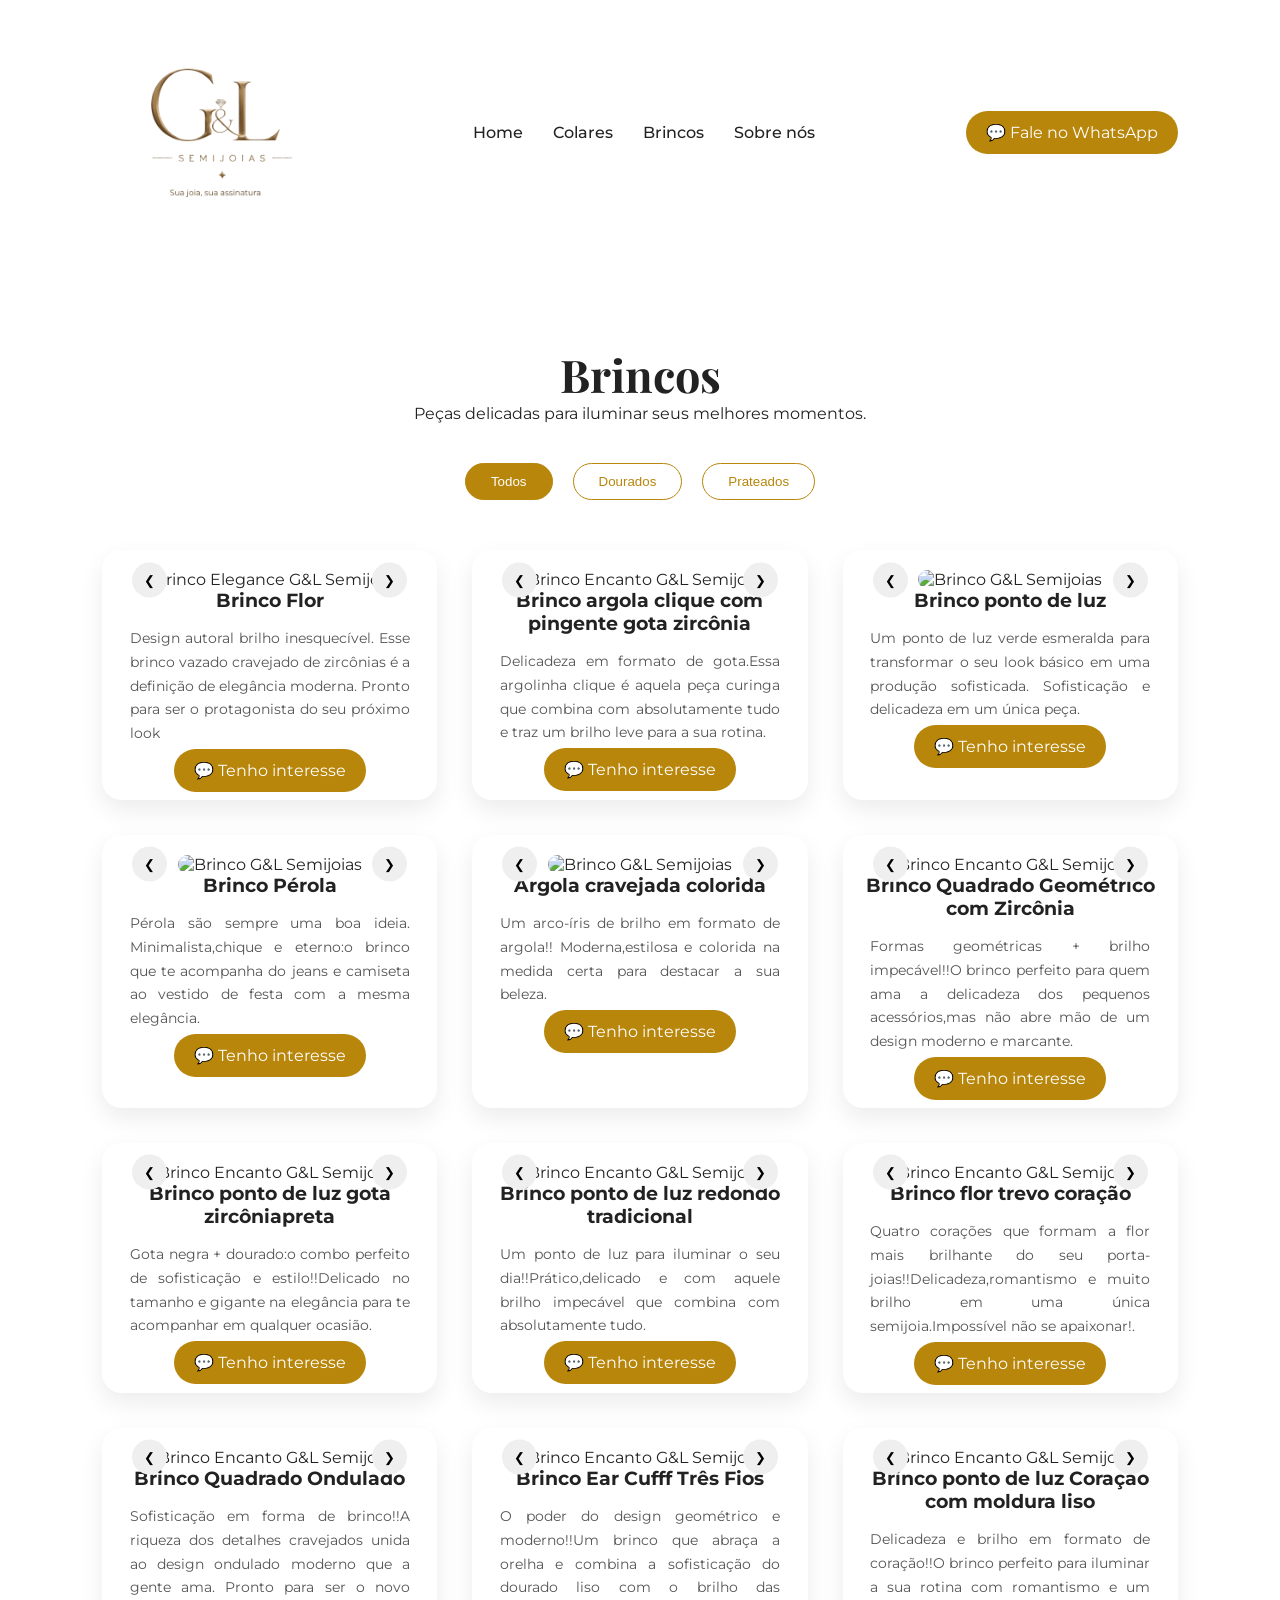
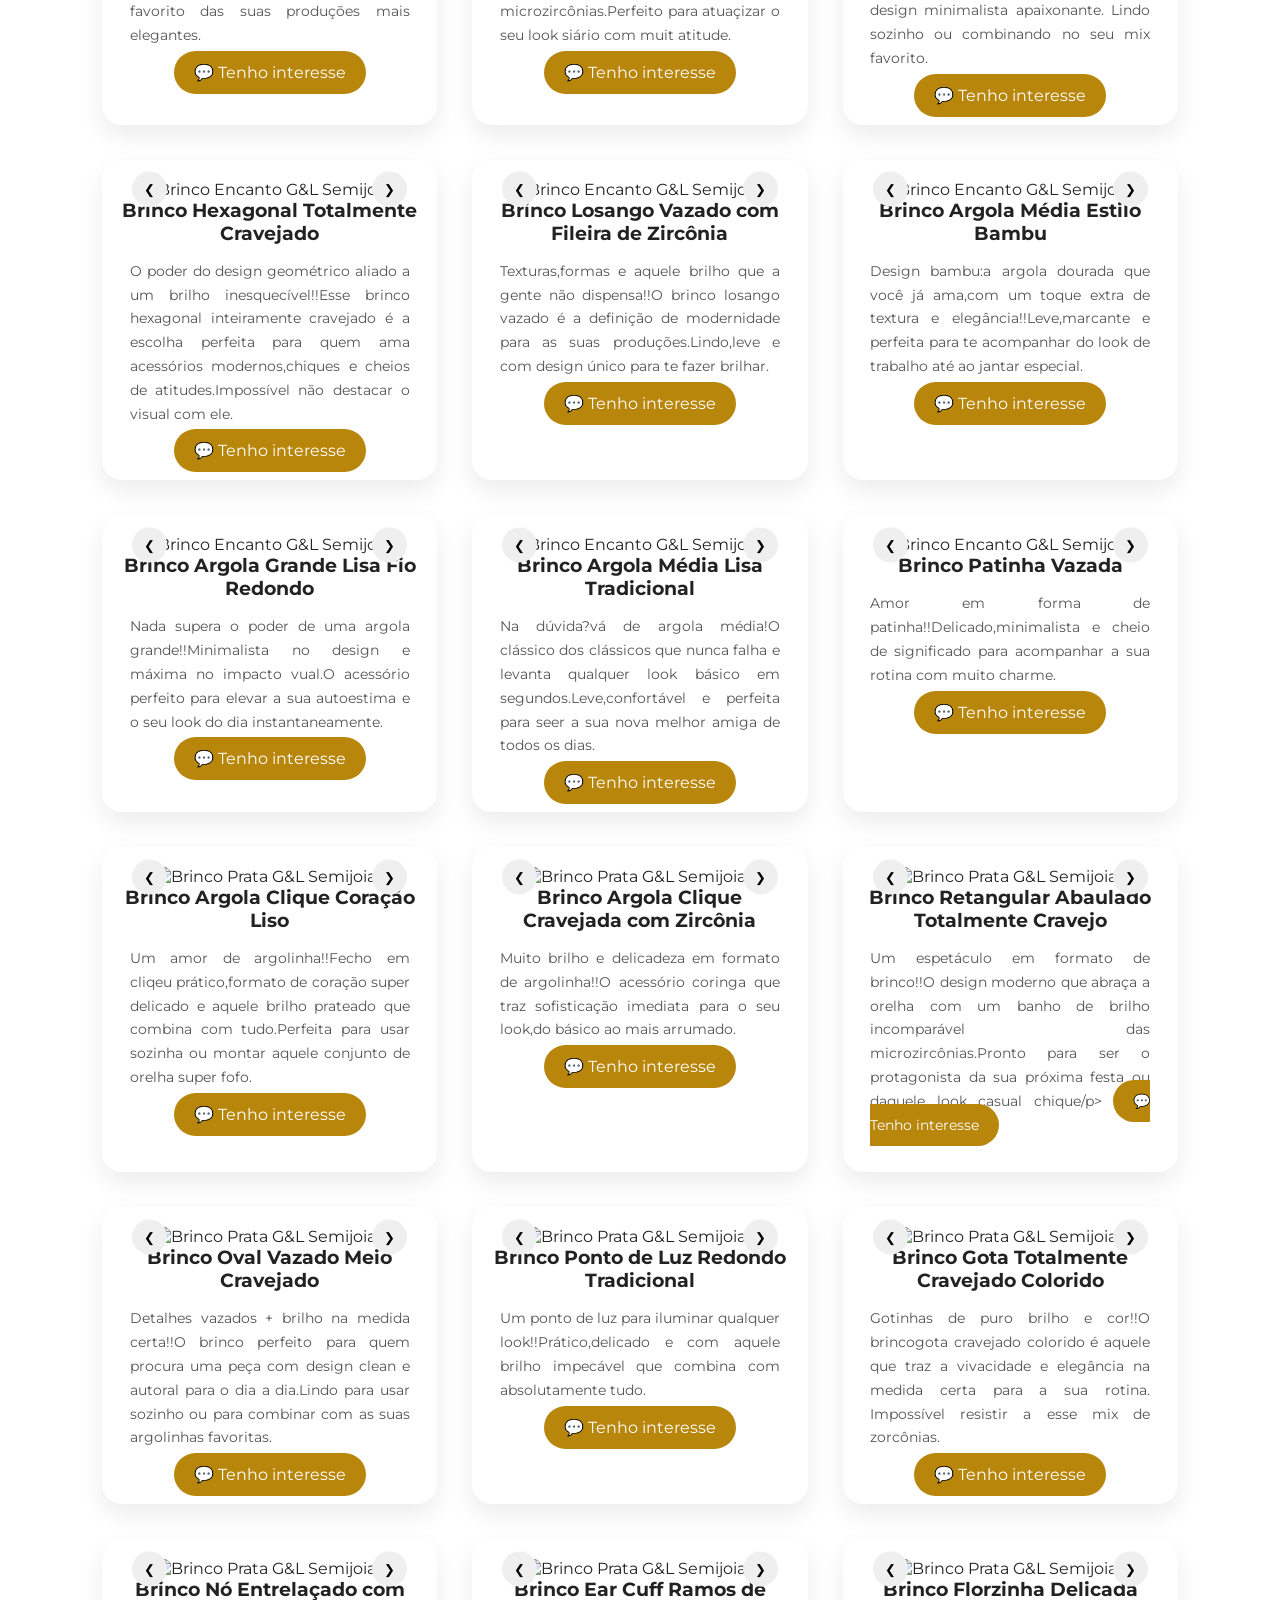
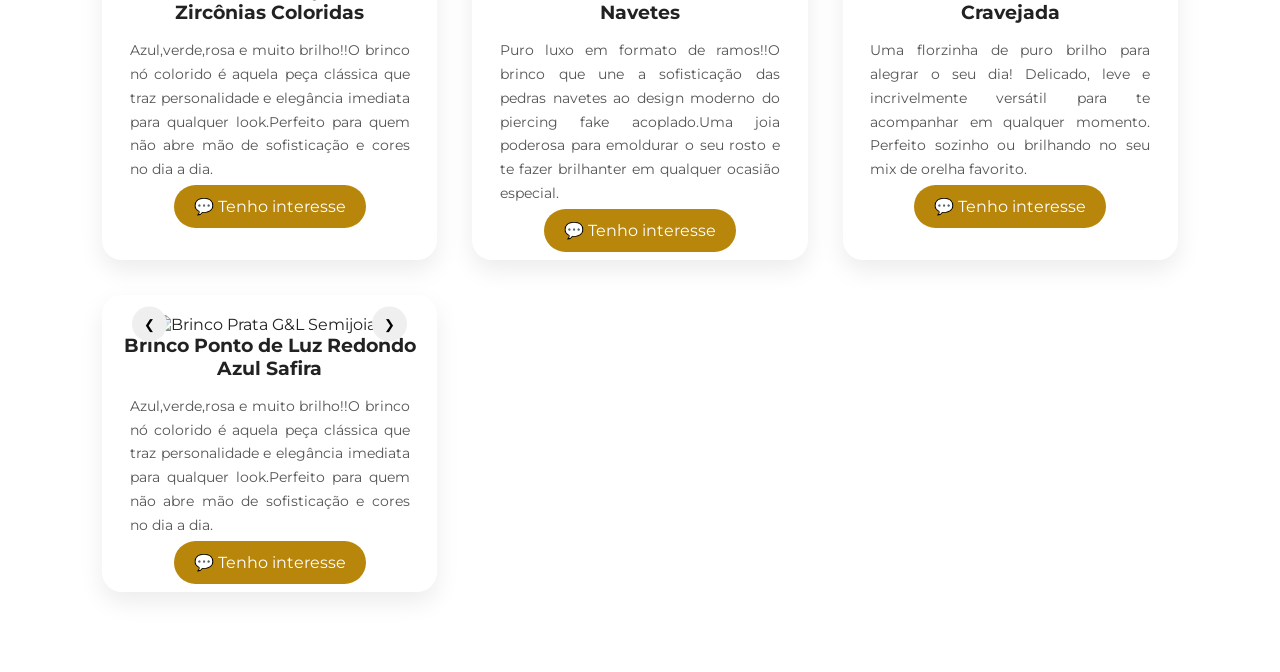
==== brincos.html @ b070c530 "Primeira versão do site G&L Semijoias" ====
<!DOCTYPE html>
<html lang="pt-BR">

<head>

<meta charset="UTF-8">
<meta name="viewport" content="width=device-width, initial-scale=1.0">


<link rel="stylesheet" href="css/style.css">


<link rel="preconnect" href="https://fonts.googleapis.com">

<link rel="preconnect" href="https://fonts.gstatic.com" crossorigin>

<link href="https://fonts.googleapis.com/css2?family=Montserrat:wght@400;500;600&family=Playfair+Display:wght@400;600;700&display=swap" rel="stylesheet">


<title>Brincos | G&L Semijoias</title>
</head>

<body>
<header>

<div class="logo">

<img class="logo-img"
src="image/logo_transparente.png"
alt="Logo G&L Semijoias">

</div>
<nav class="menu">
<ul>
    <li>
        <a href="index.html">Home</a>
    </li>

    <li>
        <a href="colares.html">Colares</a>
    </li>

    <li>
        <a href="brincos.html">Brincos</a>
    </li>

    <li>
        <a href="sobrenos.html">Sobre nós</a>
    </li>
</ul>
</nav>

<a class="btn-whatsapp" href="contato.html">💬 Fale no WhatsApp</a>

</header>

<section class="catalogo">

<div class="titulo-produtos">

<h1>Brincos</h1>

<p>Peças delicadas para iluminar seus melhores momentos.</p>

</div>

<!-- FILTROS -->

<div class="filtros">

<button class="filtro-btn ativo" onclick="filtrarProdutos('todos')">
Todos
</button>

<button class="filtro-btn" onclick="filtrarProdutos('dourado')">
Dourados
</button>

<button class="filtro-btn" onclick="filtrarProdutos('prateado')">
Prateados
</button>

</div>
<!-- PRODUTOS -->

<div class="lista-produtos">
<!-- ===================== -->
<!-- PRODUTO 01 -->
<!-- ===================== -->


<div class="produto-card dourado">
<div class="imagem-produto">

<button class="seta esquerda" onclick="voltarImagem()">
❮
</button>

<img 
id="imagemBrinco"
src="image/produtos/brincos/brinco01.jpg"
alt="Brinco Elegance G&L Semijoias">
<button class="seta direita" onclick="trocarImagem()">
❯
</button>
</div>
<h3>Brinco Flor</h3>

<p>Design autoral brilho inesquecível. Esse brinco vazado cravejado de zircônias é a definição de elegância moderna. Pronto para ser o protagonista do seu próximo look</p>

<a href="#" class="btn-whatsapp">

💬 Tenho interesse

</a>
</div>

<!-- ===================== -->
<!-- PRODUTO 02 -->
<!-- ===================== -->


<div class="produto-card dourado">
<div class="imagem-produto">

<button class="seta esquerda" onclick="voltarImagem02()">
❮
</button>

<img 
id="imagemBrinco02"
src="image/produtos/brincos/brinco02.jpg"
alt="Brinco Encanto G&L Semijoias">
<button class="seta direita" onclick="trocarImagem02()">
❯
</button>
</div>

<h3>Brinco argola clique com pingente gota zircônia</h3>

<p>Delicadeza em formato de gota.Essa argolinha clique é aquela peça curinga que combina com absolutamente tudo e traz um brilho leve para a sua rotina.</p>

<a href="#" class="btn-whatsapp">

💬 Tenho interesse

</a>
</div>

<!-- ===================== -->
<!-- PRODUTO 03 -->
<!-- ===================== -->


<div class="produto-card dourado">
<div class="imagem-produto">

<button class="seta esquerda" onclick="voltarImagem03()">
❮
</button>

<img 
id="imagemBrinco03"
src="image/produtos/brincos/brinco03.jpg"
alt="Brinco G&L Semijoias">

<button class="seta direita" onclick="trocarImagem03()">
❯
</button>
</div>

<h3>Brinco ponto de luz</h3>

<p>Um ponto de luz verde esmeralda para transformar o seu look básico em uma produção sofisticada. Sofisticação e delicadeza em um única peça.</p>

<a href="#" class="btn-whatsapp">

💬 Tenho interesse

</a>

</div>

<!-- ===================== -->
<!-- PRODUTO 04 -->
<!-- ===================== -->


<div class="produto-card dourado">
<div class="imagem-produto">

<button class="seta esquerda" onclick="voltarImagem04()">
❮
</button>

<img 
id="imagemBrinco04"
src="image/produtos/brincos/brinco04.jpg"
alt="Brinco G&L Semijoias">

<button class="seta direita" onclick="trocarImagem04()">
❯
</button>

</div>

<h3>Brinco Pérola</h3>

<p>Pérola são sempre uma boa ideia. Minimalista,chique e eterno:o brinco que te acompanha do jeans e camiseta ao vestido de festa com a mesma elegância.</p>

<a href="#" class="btn-whatsapp">

💬 Tenho interesse

</a>

</div>

<!-- ===================== -->
<!-- PRODUTO 05 -->
<!-- ===================== -->


<div class="produto-card dourado">
<div class="imagem-produto">

<button class="seta esquerda" onclick="voltarImagem05()">
❮
</button>

<img 
id="imagemBrinco05"
src="image/produtos/brincos/brinco05.jpg"
alt="Brinco G&L Semijoias">

<button class="seta direita" onclick="trocarImagem05()">
❯
</button>

</div>

<h3>Argola cravejada colorida</h3>

<p>Um arco-íris de brilho em formato de argola!! Moderna,estilosa e colorida na medida certa para destacar a sua beleza.</p>

<a href="#" class="btn-whatsapp">

💬 Tenho interesse

</a>

</div>

<!-- ===================== -->
<!-- PRODUTO 06 -->
<!-- ===================== -->


<div class="produto-card dourado">
<div class="imagem-produto">

<button class="seta esquerda" onclick="voltarImagem06()">
❮
</button>

<img 
id="imagemBrinco06"
src="image/produtos/brincos/brinco06.jpg"
alt="Brinco Encanto G&L Semijoias">
<button class="seta direita" onclick="trocarImagem06()">
❯
</button>
</div>

<h3>Brinco Quadrado Geométrico com Zircônia</h3>

<p>Formas geométricas + brilho impecável!!O brinco perfeito para quem ama a delicadeza dos pequenos acessórios,mas não abre mão de um design moderno e marcante.</p>

<a href="#" class="btn-whatsapp">

💬 Tenho interesse

</a>
</div>

<!-- ===================== -->
<!-- PRODUTO 07 -->
<!-- ===================== -->


<div class="produto-card dourado">
<div class="imagem-produto">

<button class="seta esquerda" onclick="voltarImagem07()">
❮
</button>

<img 
id="imagemBrinco07"
src="image/produtos/brincos/brinco07.jpg"
alt="Brinco Encanto G&L Semijoias">
<button class="seta direita" onclick="trocarImagem07()">
❯
</button>
</div>

<h3>Brinco ponto de luz gota zircôniapreta</h3>

<p>Gota negra + dourado:o combo perfeito de sofisticação e estilo!!Delicado no tamanho e gigante na elegância para te acompanhar em qualquer ocasião.</p>

<a href="#" class="btn-whatsapp">

💬 Tenho interesse

</a>
</div>

<!-- ===================== -->
<!-- PRODUTO 08 -->
<!-- ===================== -->


<div class="produto-card dourado">
<div class="imagem-produto">

<button class="seta esquerda" onclick="voltarImagem08()">
❮
</button>

<img 
id="imagemBrinco08"
src="image/produtos/brincos/brinco08.jpg"
alt="Brinco Encanto G&L Semijoias">
<button class="seta direita" onclick="trocarImagem08()">
❯
</button>
</div>

<h3>Brinco ponto de luz redondo tradicional</h3>

<p>Um ponto de luz para iluminar o seu dia!!Prático,delicado e com aquele brilho impecável que combina com absolutamente tudo.</p>

<a href="#" class="btn-whatsapp">

💬 Tenho interesse

</a>
</div>
<!-- ===================== -->
<!-- PRODUTO 09 -->
<!-- ===================== -->


<div class="produto-card dourado">
<div class="imagem-produto">

<button class="seta esquerda" onclick="voltarImagem09()">
❮
</button>

<img 
id="imagemBrinco09"
src="image/produtos/brincos/brinco09.jpg"
alt="Brinco Encanto G&L Semijoias">
<button class="seta direita" onclick="trocarImagem09()">
❯
</button>
</div>

<h3>Brinco flor trevo coração</h3>

<p>Quatro corações que formam a flor mais brilhante do seu porta-joias!!Delicadeza,romantismo e muito brilho em uma única semijoia.Impossível não se apaixonar!.</p>

<a href="#" class="btn-whatsapp">

💬 Tenho interesse

</a>
</div>

<!-- ===================== -->
<!-- PRODUTO 10 -->
<!-- ===================== -->


<div class="produto-card dourado">
<div class="imagem-produto">

<button class="seta esquerda" onclick="voltarImagem10()">
❮
</button>

<img 
id="imagemBrinco10"
src="image/produtos/brincos/brinco10.jpg"
alt="Brinco Encanto G&L Semijoias">
<button class="seta direita" onclick="trocarImagem10()">
❯
</button>
</div>

<h3>Brinco Quadrado Ondulado</h3>

<p>Sofisticação em forma de brinco!!A riqueza dos detalhes cravejados unida ao design ondulado moderno que a gente ama. Pronto para ser o novo favorito das suas produções mais elegantes.</p>

<a href="#" class="btn-whatsapp">

💬 Tenho interesse

</a>
</div>

<!-- ===================== -->
<!-- PRODUTO 11 -->
<!-- ===================== -->


<div class="produto-card dourado">
<div class="imagem-produto">

<button class="seta esquerda" onclick="voltarImagem11()">
❮
</button>

<img 
id="imagemBrinco11"
src="image/produtos/brincos/brinco11.jpg"
alt="Brinco Encanto G&L Semijoias">
<button class="seta direita" onclick="trocarImagem11()">
❯
</button>
</div>

<h3>Brinco Ear Cufff Três Fios</h3>

<p>O poder do design geométrico e moderno!!Um brinco que abraça a orelha e combina a sofisticação do dourado liso com o brilho das microzircônias.Perfeito para atuaçizar o seu look siário com muit atitude.</p>

<a href="#" class="btn-whatsapp">

💬 Tenho interesse

</a>
</div>

<!-- ===================== -->
<!-- PRODUTO 12 -->
<!-- ===================== -->


<div class="produto-card dourado">
<div class="imagem-produto">

<button class="seta esquerda" onclick="voltarImagem12()">
❮
</button>

<img 
id="imagemBrinco12"
src="image/produtos/brincos/brinco12.jpg"
alt="Brinco Encanto G&L Semijoias">
<button class="seta direita" onclick="trocarImagem12()">
❯
</button>
</div>

<h3>Brinco ponto de luz Coração com moldura liso</h3>

<p>Delicadeza e brilho em formato de coração!!O brinco perfeito para iluminar a sua rotina com romantismo e um design minimalista apaixonante. Lindo sozinho ou combinando no seu mix favorito.</p>

<a href="#" class="btn-whatsapp">

💬 Tenho interesse

</a>
</div>

<!-- ===================== -->
<!-- PRODUTO 13 -->
<!-- ===================== -->


<div class="produto-card dourado">
<div class="imagem-produto">

<button class="seta esquerda" onclick="voltarImagem13()">
❮
</button>

<img 
id="imagemBrinco13"
src="image/produtos/brincos/brinco13.jpg"
alt="Brinco Encanto G&L Semijoias">
<button class="seta direita" onclick="trocarImagem13()">
❯
</button>
</div>

<h3>Brinco Hexagonal Totalmente Cravejado</h3>

<p>O poder do design geométrico aliado a um brilho inesquecível!!Esse brinco hexagonal inteiramente cravejado é a escolha perfeita para quem ama acessórios modernos,chiques e cheios de atitudes.Impossível não destacar o visual com ele.</p>

<a href="#" class="btn-whatsapp">

💬 Tenho interesse

</a>
</div>
<!-- ===================== -->
<!-- PRODUTO 14 -->
<!-- ===================== -->


<div class="produto-card dourado">
<div class="imagem-produto">

<button class="seta esquerda" onclick="voltarImagem14()">
❮
</button>

<img 
id="imagemBrinco14"
src="image/produtos/brincos/brinco14.jpg"
alt="Brinco Encanto G&L Semijoias">
<button class="seta direita" onclick="trocarImagem14()">
❯
</button>
</div>

<h3>Brinco Losango Vazado com Fileira de Zircônia</h3>

<p>Texturas,formas e aquele brilho que a gente não dispensa!!O brinco losango vazado é a definição de modernidade para as suas produções.Lindo,leve e com design único para te fazer brilhar.</p>

<a href="#" class="btn-whatsapp">

💬 Tenho interesse

</a>
</div>
<!-- ===================== -->
<!-- PRODUTO 15 -->
<!-- ===================== -->


<div class="produto-card dourado">
<div class="imagem-produto">

<button class="seta esquerda" onclick="voltarImagem15()">
❮
</button>

<img 
id="imagemBrinco15"
src="image/produtos/brincos/brinco15.jpg"
alt="Brinco Encanto G&L Semijoias">
<button class="seta direita" onclick="trocarImagem15()">
❯
</button>
</div>

<h3>Brinco Argola Média Estilo Bambu</h3>

<p>Design bambu:a argola dourada que você já ama,com um toque extra de textura e elegância!!Leve,marcante e perfeita para te acompanhar do look de trabalho até ao jantar especial.</p>

<a href="#" class="btn-whatsapp">

💬 Tenho interesse

</a>
</div>
<!-- ===================== -->
<!-- PRODUTO 16 -->
<!-- ===================== -->


<div class="produto-card dourado">
<div class="imagem-produto">

<button class="seta esquerda" onclick="voltarImagem16()">
❮
</button>

<img 
id="imagemBrinco16"
src="image/produtos/brincos/brinco16.jpg"
alt="Brinco Encanto G&L Semijoias">
<button class="seta direita" onclick="trocarImagem16()">
❯
</button>
</div>

<h3>Brinco Argola Grande Lisa Fio Redondo</h3>

<p>Nada supera o poder de uma argola grande!!Minimalista no design e máxima no impacto vual.O acessório perfeito para elevar a sua autoestima e o seu look do dia instantaneamente.</p>

<a href="#" class="btn-whatsapp">

💬 Tenho interesse

</a>
</div>
<!-- ===================== -->
<!-- PRODUTO 17 -->
<!-- ===================== -->


<div class="produto-card dourado">
<div class="imagem-produto">

<button class="seta esquerda" onclick="voltarImagem17()">
❮
</button>

<img 
id="imagemBrinco17"
src="image/produtos/brincos/brinco17.jpg"
alt="Brinco Encanto G&L Semijoias">
<button class="seta direita" onclick="trocarImagem17()">
❯
</button>
</div>

<h3>Brinco Argola Média Lisa Tradicional</h3>

<p>Na dúvida?vá de argola média!O clássico dos clássicos que nunca falha e levanta qualquer look básico em segundos.Leve,confortável e perfeita para seer a sua nova melhor amiga de todos os dias.</p>

<a href="#" class="btn-whatsapp">

💬 Tenho interesse

</a>
</div>
<!-- ===================== -->
<!-- PRODUTO 18 -->
<!-- ===================== -->


<div class="produto-card dourado">
<div class="imagem-produto">

<button class="seta esquerda" onclick="voltarImagem18()">
❮
</button>

<img 
id="imagemBrinco18"
src="image/produtos/brincos/brinco18.jpg"
alt="Brinco Encanto G&L Semijoias">
<button class="seta direita" onclick="trocarImagem18()">
❯
</button>
</div>

<h3>Brinco Patinha Vazada</h3>

<p>Amor em forma de patinha!!Delicado,minimalista e cheio de significado para acompanhar a sua rotina com muito charme.</p>

<a href="#" class="btn-whatsapp">

💬 Tenho interesse

</a>
</div>
<!-- ===================== -->
<!-- PRODUTO PRATA 01 -->
<!-- ===================== -->


<div class="produto-card prateado">

<div class="imagem-produto">


<button class="seta esquerda" onclick="voltarPrata01()">
❮
</button>


<img 
id="imagemPrata01"
src="image/produtos/brincos/pr01.jpg"
alt="Brinco Prata G&L Semijoias">


<button class="seta direita" onclick="trocarPrata01()">
❯
</button>
</div>

<h3>Brinco Argola Clique Coração Liso</h3>

<p>Um amor de argolinha!!Fecho em cliqeu prático,formato de coração super delicado e aquele brilho prateado que combina com tudo.Perfeita para usar sozinha ou montar aquele conjunto de orelha super fofo.</p>

<a href="#" class="btn-whatsapp">💬 Tenho interesse</a>

</div>

<!-- ===================== -->
<!-- PRODUTO PRATA 02 -->
<!-- ===================== -->


<div class="produto-card prateado">

<div class="imagem-produto">


<button class="seta esquerda" onclick="voltarPrata02()">
❮
</button>


<img 
id="imagemPrata02"
src="image/produtos/brincos/pr02.jpg"
alt="Brinco Prata G&L Semijoias">


<button class="seta direita" onclick="trocarPrata02()">
❯
</button>
</div>

<h3>Brinco Argola Clique Cravejada com Zircônia</h3>

<p>Muito brilho e delicadeza em formato de argolinha!!O acessório coringa que traz sofisticação imediata para o seu look,do básico ao mais arrumado.</p>

<a href="#" class="btn-whatsapp">💬 Tenho interesse</a>

</div>

<!-- ===================== -->
<!-- PRODUTO PRATA 03 -->
<!-- ===================== -->


<div class="produto-card prateado">

<div class="imagem-produto">


<button class="seta esquerda" onclick="voltarPrata03()">
❮
</button>


<img 
id="imagemPrata03"
src="image/produtos/brincos/pr03.jpg"
alt="Brinco Prata G&L Semijoias">


<button class="seta direita" onclick="trocarPrata03()">
❯
</button>
</div>

<h3>Brinco Retangular Abaulado Totalmente Cravejo</h3>

<p>Um espetáculo em formato de brinco!!O design moderno que abraça a orelha com um banho de brilho incomparável das microzircônias.Pronto para ser o protagonista da sua próxima festa ou daquele look casual chique/p>

<a href="#" class="btn-whatsapp">💬 Tenho interesse</a>

</div>

<!-- ===================== -->
<!-- PRODUTO PRATA 04 -->
<!-- ===================== -->


<div class="produto-card prateado">

<div class="imagem-produto">


<button class="seta esquerda" onclick="voltarPrata04()">
❮
</button>


<img 
id="imagemPrata04"
src="image/produtos/brincos/pr04.jpg"
alt="Brinco Prata G&L Semijoias">


<button class="seta direita" onclick="trocarPrata04()">
❯
</button>
</div>

<h3>Brinco Oval Vazado Meio Cravejado</h3>

<p>Detalhes vazados + brilho na medida certa!!O brinco perfeito para quem procura uma peça com design clean e autoral para o dia a dia.Lindo para usar sozinho ou para combinar com as suas argolinhas favoritas.</p>

<a href="#" class="btn-whatsapp">💬 Tenho interesse</a>

</div>
<!-- ===================== -->
<!-- PRODUTO PRATA 05 -->
<!-- ===================== -->


<div class="produto-card prateado">

<div class="imagem-produto">


<button class="seta esquerda" onclick="voltarPrata05()">
❮
</button>


<img 
id="imagemPrata05"
src="image/produtos/brincos/pr05.jpg"
alt="Brinco Prata G&L Semijoias">


<button class="seta direita" onclick="trocarPrata05()">
❯
</button>
</div>

<h3>Brinco Ponto de Luz Redondo Tradicional</h3>

<p>Um ponto de luz para iluminar qualquer look!!Prático,delicado e com aquele brilho impecável que combina com absolutamente tudo.</p>

<a href="#" class="btn-whatsapp">💬 Tenho interesse</a>

</div>

<!-- ===================== -->
<!-- PRODUTO PRATA 06 -->
<!-- ===================== -->


<div class="produto-card prateado">

<div class="imagem-produto">


<button class="seta esquerda" onclick="voltarPrata06()">
❮
</button>


<img 
id="imagemPrata06"
src="image/produtos/brincos/pr06.jpg"
alt="Brinco Prata G&L Semijoias">


<button class="seta direita" onclick="trocarPrata06()">
❯
</button>
</div>

<h3>Brinco Gota Totalmente Cravejado Colorido</h3>

<p>Gotinhas de puro brilho e cor!!O brincogota cravejado colorido é aquele que traz a vivacidade e elegância na medida certa para a sua rotina. Impossível resistir a esse mix de zorcônias.</p>

<a href="#" class="btn-whatsapp">💬 Tenho interesse</a>

</div>
<!-- ===================== -->
<!-- PRODUTO PRATA 07 -->
<!-- ===================== -->


<div class="produto-card prateado">

<div class="imagem-produto">


<button class="seta esquerda" onclick="voltarPrata07()">
❮
</button>


<img 
id="imagemPrata07"
src="image/produtos/brincos/pr07.jpg"
alt="Brinco Prata G&L Semijoias">


<button class="seta direita" onclick="trocarPrata07()">
❯
</button>
</div>

<h3>Brinco Nó Entrelaçado com Zircônias Coloridas</h3>

<p>Azul,verde,rosa e muito brilho!!O brinco nó colorido é aquela peça clássica que traz personalidade e elegância imediata para qualquer look.Perfeito para quem não abre mão de sofisticação e cores no dia a dia.</p>

<a href="#" class="btn-whatsapp">💬 Tenho interesse</a>

</div>
<!-- ===================== -->
<!-- PRODUTO PRATA 08 -->
<!-- ===================== -->


<div class="produto-card prateado">

<div class="imagem-produto">


<button class="seta esquerda" onclick="voltarPrata08()">
❮
</button>


<img 
id="imagemPrata08"
src="image/produtos/brincos/pr08.jpg"
alt="Brinco Prata G&L Semijoias">


<button class="seta direita" onclick="trocarPrata08()">
❯
</button>
</div>

<h3>Brinco Ear Cuff Ramos de Navetes</h3>

<p>Puro luxo em formato de ramos!!O brinco que une a sofisticação das pedras navetes ao design moderno do piercing fake acoplado.Uma joia poderosa para emoldurar o seu rosto e te fazer brilhanter em qualquer ocasião especial.</p>

<a href="#" class="btn-whatsapp">💬 Tenho interesse</a>

</div>
<!-- ===================== -->
<!-- PRODUTO PRATA 09 -->
<!-- ===================== -->


<div class="produto-card prateado">

<div class="imagem-produto">


<button class="seta esquerda" onclick="voltarPrata09()">
❮
</button>


<img 
id="imagemPrata09"
src="image/produtos/brincos/pr09.jpg"
alt="Brinco Prata G&L Semijoias">


<button class="seta direita" onclick="trocarPrata09()">
❯
</button>
</div>

<h3>Brinco Florzinha Delicada Cravejada</h3>

<p>Uma florzinha de puro brilho para alegrar o seu dia! Delicado, leve e incrivelmente versátil para te acompanhar em qualquer momento. Perfeito sozinho ou brilhando no seu mix de orelha favorito.</p>

<a href="#" class="btn-whatsapp">💬 Tenho interesse</a>

</div>

<!-- ===================== -->
<!-- PRODUTO PRATA 10 -->
<!-- ===================== -->


<div class="produto-card prateado">

<div class="imagem-produto">


<button class="seta esquerda" onclick="voltarPrata10()">
❮
</button>


<img 
id="imagemPrata10"
src="image/produtos/brincos/pr10.jpg"
alt="Brinco Prata G&L Semijoias">


<button class="seta direita" onclick="trocarPrata10()">
❯
</button>
</div>

<h3> Brinco Ponto de Luz Redondo Azul Safira</h3>

<p>Azul,verde,rosa e muito brilho!!O brinco nó colorido é aquela peça clássica que traz personalidade e elegância imediata para qualquer look.Perfeito para quem não abre mão de sofisticação e cores no dia a dia.</p>

<a href="#" class="btn-whatsapp">💬 Tenho interesse</a>

</div>

</div>


</section>
<script>


// =====================
// BRINCO 01
// =====================


let imagens = [

"image/produtos/brincos/brinco01.jpg",

"image/produtos/brincos/brinco01-caixa.jpg"

];


let indice = 0;



function trocarImagem(){


indice++;


if(indice >= imagens.length){

indice = 0;

}



document.getElementById("imagemBrinco").src = imagens[indice];


}




function voltarImagem(){


indice--;


if(indice < 0){

indice = imagens.length - 1;

}



document.getElementById("imagemBrinco").src = imagens[indice];


}

// =====================
// BRINCO 02
// =====================


let imagens02 = [

"image/produtos/brincos/brinco02.jpg",

"image/produtos/brincos/brinco02-caixa.jpg"

];


let indice02 = 0;




function trocarImagem02(){


indice02++;


if(indice02 >= imagens02.length){

indice02 = 0;

}



document.getElementById("imagemBrinco02").src = imagens02[indice02];


}




function voltarImagem02(){


indice02--;


if(indice02 < 0){

indice02 = imagens02.length - 1;

}



document.getElementById("imagemBrinco02").src = imagens02[indice02];


}

// =====================
// BRINCO 03
// =====================


let imagens03 = [

"image/produtos/brincos/brinco03.jpg",

"image/produtos/brincos/brinco03-caixa.jpg"

];


let indice03 = 0;




function trocarImagem03(){


indice03++;


if(indice03 >= imagens03.length){

indice03 = 0;

}



document.getElementById("imagemBrinco03").src = imagens03[indice03];


}





function voltarImagem03(){


indice03--;


if(indice03 < 0){

indice03 = imagens03.length - 1;

}



document.getElementById("imagemBrinco03").src = imagens03[indice03];


}
// =====================
// BRINCO 04
// =====================


let imagens04 = [

"image/produtos/brincos/brinco04.jpg",

"image/produtos/brincos/brinco04-caixa.jpg"

];


let indice04 = 0;




function trocarImagem04(){


indice04++;


if(indice04 >= imagens04.length){

indice04 = 0;

}



document.getElementById("imagemBrinco04").src = imagens04[indice04];


}




function voltarImagem04(){


indice04--;


if(indice04 < 0){

indice04 = imagens04.length - 1;

}



document.getElementById("imagemBrinco04").src = imagens04[indice04];


}
// =====================
// BRINCO 05
// =====================


let imagens05 = [

"image/produtos/brincos/brinco05.jpg",

"image/produtos/brincos/brinco05-caixa.jpg"

];


let indice05 = 0;



function trocarImagem05(){


indice05++;


if(indice05 >= imagens05.length){

indice05 = 0;

}



document.getElementById("imagemBrinco05").src = imagens05[indice05];


}




function voltarImagem05(){


indice05--;


if(indice05 < 0){

indice05 = imagens05.length - 1;

}



document.getElementById("imagemBrinco05").src = imagens05[indice05];


}
// =====================
// BRINCO 06
// =====================


let imagens06 = [

"image/produtos/brincos/brinco06.jpg",

"image/produtos/brincos/brinco06-caixa.jpg"

];


let indice06 = 0;




function trocarImagem06(){


indice06++;


if(indice06 >= imagens06.length){

indice06 = 0;

}



document.getElementById("imagemBrinco06").src = imagens06[indice06];


}




function voltarImagem06(){


indice06--;


if(indice06 < 0){

indice06 = imagens06.length - 1;

}



document.getElementById("imagemBrinco06").src = imagens06[indice06];


}
// =====================
// BRINCO 07
// =====================


let imagens07 = [

"image/produtos/brincos/brinco07.jpg",

"image/produtos/brincos/brinco07-caixa.jpg"

];


let indice07 = 0;




function trocarImagem07(){


indice07++;


if(indice07 >= imagens07.length){

indice07 = 0;

}



document.getElementById("imagemBrinco07").src = imagens07[indice07];


}




function voltarImagem07(){


indice07--;


if(indice07 < 0){

indice07 = imagens07.length - 1;

}



document.getElementById("imagemBrinco07").src = imagens07[indice07];

}
// =====================
// BRINCO 08
// =====================


let imagens08 = [

"image/produtos/brincos/brinco08.jpg",

"image/produtos/brincos/brinco08-caixa.jpg"

];


let indice08 = 0;




function trocarImagem08(){


indice08++;


if(indice08 >= imagens08.length){

indice08 = 0;

}



document.getElementById("imagemBrinco08").src = imagens08[indice08];


}




function voltarImagem08(){


indice08--;


if(indice08 < 0){

indice08 = imagens08.length - 1;

}



document.getElementById("imagemBrinco08").src = imagens08[indice08];

}
// =====================
// BRINCO 09
// =====================


let imagens09 = [

"image/produtos/brincos/brinco09.jpg",

"image/produtos/brincos/brinco09-caixa.jpg"

];


let indice09 = 0;




function trocarImagem09(){


indice09++;


if(indice09 >= imagens09.length){

indice09 = 0;

}



document.getElementById("imagemBrinco09").src = imagens09[indice09];


}




function voltarImagem09(){


indice09--;


if(indice09 < 0){

indice09 = imagens09.length - 1;

}



document.getElementById("imagemBrinco09").src = imagens09[indice09];


}
// =====================
// BRINCO 10
// =====================


let imagens10 = [

"image/produtos/brincos/brinco10.jpg",

"image/produtos/brincos/brinco10-caixa.jpg"

];


let indice10 = 0;




function trocarImagem10(){


indice10++;


if(indice10 >= imagens10.length){

indice10 = 0;

}



document.getElementById("imagemBrinco10").src = imagens10[indice10];


}




function voltarImagem10(){


indice10--;


if(indice10 < 0){

indice10 = imagens10.length - 1;

}



document.getElementById("imagemBrinco10").src = imagens10[indice10];

}
// =====================
// BRINCO 11
// =====================


let imagens11 = [

"image/produtos/brincos/brinco11.jpg",

"image/produtos/brincos/brinco11-caixa.jpg"

];


let indice11 = 0;




function trocarImagem11(){


indice11++;


if(indice11 >= imagens11.length){

indice11 = 0;

}



document.getElementById("imagemBrinco11").src = imagens11[indice11];


}




function voltarImagem11(){


indice11--;


if(indice11 < 0){

indice11 = imagens11.length - 1;

}



document.getElementById("imagemBrinco11").src = imagens11[indice11];

}
// =====================
// BRINCO 12
// =====================


let imagens12 = [

"image/produtos/brincos/brinco12.jpg",

"image/produtos/brincos/brinco12-caixa.jpg"

];


let indice12 = 0;




function trocarImagem12(){


indice12++;


if(indice12 >= imagens12.length){

indice12 = 0;

}



document.getElementById("imagemBrinco12").src = imagens12[indice12];


}




function voltarImagem12(){


indice12--;


if(indice12< 0){

indice12 = imagens12.length - 1;

}



document.getElementById("imagemBrinco12").src = imagens12[indice12];

}
// =====================
// BRINCO 13
// =====================


let imagens13 = [

"image/produtos/brincos/brinco13.jpg",

"image/produtos/brincos/brinco13-caixa.jpg"

];


let indice13 = 0;




function trocarImagem13(){


indice13++;


if(indice07 >= imagens07.length){

indice07 = 0;

}



document.getElementById("imagemBrinco13").src = imagens13[indice13];


}




function voltarImagem13(){


indice13--;


if(indice13 < 0){

indice13 = imagens13.length - 1;

}



document.getElementById("imagemBrinco13").src = imagens13[indice13];

}
// =====================
// BRINCO 14
// =====================


let imagens14 = [

"image/produtos/brincos/brinco14.jpg",

"image/produtos/brincos/brinco14-caixa.jpg"

];


let indice14 = 0;




function trocarImagem14(){


indice14++;


if(indice14 >= imagens14.length){

indice14 = 0;

}



document.getElementById("imagemBrinco14").src = imagens14[indice14];


}




function voltarImagem14(){


indice14--;


if(indice14 < 0){

indice14 = imagens14.length - 1;

}



document.getElementById("imagemBrinco14").src = imagens14[indice14];

}
// =====================
// BRINCO 15
// =====================


let imagens15 = [

"image/produtos/brincos/brinco15.jpg",

"image/produtos/brincos/brinco15-caixa.jpg"

];


let indice15 = 0;




function trocarImagem15(){


indice15++;


if(indice15 >= imagens15.length){

indice15 = 0;

}



document.getElementById("imagemBrinco15").src = imagens15[indice15];


}




function voltarImagem15(){


indice15--;


if(indice15 < 0){

indice15 = imagens15.length - 1;

}



document.getElementById("imagemBrinco15").src = imagens15[indice15];

}
// =====================
// BRINCO 16
// =====================


let imagens16 = [

"image/produtos/brincos/brinco16.jpg",

"image/produtos/brincos/brinco16-caixa.jpg"

];


let indice16 = 0;




function trocarImagem16(){


indice16++;


if(indice16 >= imagens16.length){

indice16 = 0;

}



document.getElementById("imagemBrinco16").src = imagens16[indice16];


}




function voltarImagem16(){


indice16--;


if(indice16 < 0){

indice16 = imagens16.length - 1;

}



document.getElementById("imagemBrinco16").src = imagens16[indice16];

}
// =====================
// BRINCO 17
// =====================


let imagens17 = [

"image/produtos/brincos/brinco17.jpg",

"image/produtos/brincos/brinco17-caixa.jpg"

];


let indice17 = 0;




function trocarImagem17(){


indice17++;


if(indice17 >= imagens17.length){

indice17 = 0;

}



document.getElementById("imagemBrinco17").src = imagens17[indice17];


}




function voltarImagem17(){


indice17--;


if(indice17 < 0){

indice17 = imagens17.length - 1;

}



document.getElementById("imagemBrinco17").src = imagens17[indice17];

}
// =====================
// BRINCO 18
// =====================


let imagens18 = [

"image/produtos/brincos/brinco18.jpg",

"image/produtos/brincos/brinco18-caixa.jpg"

];


let indice18 = 0;




function trocarImagem18(){


indice18++;


if(indice18 >= imagens18.length){

indice18 = 0;

}



document.getElementById("imagemBrinco18").src = imagens18[indice18];


}

function voltarImagem18(){


indice18--;


if(indice18 < 0){

indice18 = imagens18.length - 1;

}



document.getElementById("imagemBrinco18").src = imagens18[indice18];

}


// =====================
// PRATA 01
// =====================


let imagensPrata01 = [

"image/produtos/brincos/pr01.jpg",

"image/produtos/brincos/pr01-caixa.jpg"

];


let indicePrata01 = 0;



function trocarPrata01(){


indicePrata01++;


if(indicePrata01 >= imagensPrata01.length){

indicePrata01 = 0;

}


document.getElementById("imagemPrata01").src = imagensPrata01[indicePrata01];


}




function voltarPrata01(){


indicePrata01--;


if(indicePrata01 < 0){

indicePrata01 = imagensPrata01.length - 1;

}


document.getElementById("imagemPrata01").src = imagensPrata01[indicePrata01];


}

// =====================
// PRATA 02
// =====================


let imagensPrata02 = [

"image/produtos/brincos/pr02.jpg",

"image/produtos/brincos/pr02-caixa.jpg"

];


let indicePrata02 = 0;



function trocarPrata02(){


indicePrata02++;


if(indicePrata02 >= imagensPrata02.length){

indicePrata02 = 0;

}


document.getElementById("imagemPrata02").src = imagensPrata02[indicePrata02];


}




function voltarPrata02(){


indicePrata02--;


if(indicePrata02 < 0){

indicePrata02 = imagensPrata02.length - 1;

}


document.getElementById("imagemPrata02").src = imagensPrata02[indicePrata02];

}

// =====================
// PRATA 03
// =====================


let imagensPrata03 = [

"image/produtos/brincos/pr03.jpg",

"image/produtos/brincos/pr03-caixa.jpg"

];


let indicePrata03 = 0;



function trocarPrata03(){


indicePrata03++;


if(indicePrata03 >= imagensPrata03.length){

indicePrata03 = 0;

}


document.getElementById("imagemPrata03").src = imagensPrata03[indicePrata03];


}




function voltarPrata03(){


indicePrata03--;


if(indicePrata03 < 0){

indicePrata03 = imagensPrata03.length - 1;

}


document.getElementById("imagemPrata03").src = imagensPrata03[indicePrata03];


}

// =====================
// PRATA 04
// =====================


let imagensPrata04 = [

"image/produtos/brincos/pr04.jpg",

"image/produtos/brincos/pr04-caixa.jpg"

];


let indicePrata04 = 0;



function trocarPrata04(){


indicePrata04++;


if(indicePrata04 >= imagensPrata04.length){

indicePrata04 = 0;

}


document.getElementById("imagemPrata04").src = imagensPrata04[indicePrata04];


}




function voltarPrata04(){


indicePrata04--;


if(indicePrata04 < 0){

indicePrata04 = imagensPrata04.length - 1;

}


document.getElementById("imagemPrata04").src = imagensPrata04[indicePrata04];


}

// =====================
// PRATA 05
// =====================


let imagensPrata05 = [

"image/produtos/brincos/pr05.jpg",

"image/produtos/brincos/pr05-caixa.jpg"

];


let indicePrata05 = 0;



function trocarPrata05(){


indicePrata05++;


if(indicePrata05 >= imagensPrata05.length){

indicePrata05 = 0;

}


document.getElementById("imagemPrata05").src = imagensPrata05[indicePrata05];


}




function voltarPrata05(){


indicePrata05--;


if(indicePrata05 < 0){

indicePrata05 = imagensPrata05.length - 1;

}


document.getElementById("imagemPrata05").src = imagensPrata05[indicePrata05];

}

// =====================
// PRATA 06
// =====================


let imagensPrata06 = [

"image/produtos/brincos/pr06.jpg",

"image/produtos/brincos/pr06-caixa.jpg"

];


let indicePrata06 = 0;



function trocarPrata06(){


indicePrata06++;


if(indicePrata06 >= imagensPrata06.length){

indicePrata06 = 0;

}


document.getElementById("imagemPrata06").src = imagensPrata06[indicePrata06];


}




function voltarPrata06(){


indicePrata06--;


if(indicePrata06 < 0){

indicePrata06 = imagensPrata06.length - 1;

}


document.getElementById("imagemPrata06").src = imagensPrata06[indicePrata06];

}

// =====================
// PRATA 07
// =====================


let imagensPrata07 = [

"image/produtos/brincos/pr07.jpg",

"image/produtos/brincos/pr07-caixa.jpg"

];


let indicePrata07 = 0;



function trocarPrata07(){


indicePrata07++;


if(indicePrata07 >= imagensPrata07.length){

indicePrata07 = 0;

}


document.getElementById("imagemPrata07").src = imagensPrata07[indicePrata07];


}




function voltarPrata07(){


indicePrata07--;


if(indicePrata07 < 0){

indicePrata07 = imagensPrata07.length - 1;

}


document.getElementById("imagemPrata07").src = imagensPrata07[indicePrata07];

}

// =====================
// PRATA 08
// =====================


let imagensPrata08 = [

"image/produtos/brincos/pr08.jpg",

"image/produtos/brincos/pr08-caixa.jpg"

];


let indicePrata08 = 0;



function trocarPrata08(){


indicePrata08++;


if(indicePrata08 >= imagensPrata08.length){

indicePrata08 = 0;

}


document.getElementById("imagemPrata08").src = imagensPrata08[indicePrata08];


}




function voltarPrata08(){


indicePrata08--;


if(indicePrata08 < 0){

indicePrata08 = imagensPrata08.length - 1;

}


document.getElementById("imagemPrata08").src = imagensPrata08[indicePrata08];


}

// =====================
// PRATA 09
// =====================


let imagensPrata09 = [

"image/produtos/brincos/pr09.jpg",

"image/produtos/brincos/pr09-caixa.jpg"

];


let indicePrata09 = 0;



function trocarPrata09(){


indicePrata09++;


if(indicePrata09 >= imagensPrata09.length){

indicePrata09 = 0;

}


document.getElementById("imagemPrata09").src = imagensPrata09[indicePrata09];


}




function voltarPrata09(){


indicePrata09--;


if(indicePrata09 < 0){

indicePrata09 = imagensPrata09.length - 1;

}


document.getElementById("imagemPrata09").src = imagensPrata09[indicePrata0];


}

// =====================
// PRATA 10
// =====================


let imagensPrata10 = [

"image/produtos/brincos/pr10.jpg",

"image/produtos/brincos/pr10-caixa.jpg"

];


let indicePrata10 = 0;



function trocarPrata10(){


indicePrata10++;


if(indicePrata10 >= imagensPrata10.length){

indicePrata10 = 0;

}


document.getElementById("imagemPrata10").src = imagensPrata10[indicePrata10];


}




function voltarPrata10(){


indicePrata103--;


if(indicePrata10 < 0){

indicePrata10 = imagensPrata10.length - 1;

}


document.getElementById("imagemPrata10").src = imagensPrata10[indicePrata10];


}
// =====================
// FILTRO DE PRODUTOS
// =====================


function filtrarProdutos(categoria){


let produtos = document.querySelectorAll(".produto-card");



produtos.forEach(function(produto){


    if(categoria == "todos"){

        produto.style.display = "block";

    }


    else if(produto.classList.contains(categoria)){


        produto.style.display = "block";


    }


    else {


        produto.style.display = "none";


    }


});


}


// BOTÕES ATIVOS


let botoesFiltro = document.querySelectorAll(".filtro-btn");


botoesFiltro.forEach(function(botao){


botao.addEventListener("click", function(){


botoesFiltro.forEach(function(b){

b.classList.remove("ativo");

});


this.classList.add("ativo");


});


});
</script>



</body>

</html>
---- css/style.css ----
/* ===================== */
/* RESET GERAL */
/* ===================== */


* {

    margin: 0;
    padding: 0;
    box-sizing: border-box;

}


html {

    scroll-behavior: smooth;

}



body {

    background-color: #fff;

    color: #222;

    font-family: "Montserrat", sans-serif;

}





/* ===================== */
/* CABEÇALHO */
/* ===================== */


header {

    width: 100%;

    padding: 20px 8%;

    display: flex;

    align-items: center;

    justify-content: space-between;

}



.logo-img {

    width: 220px;

}



.menu ul {

    display: flex;

    list-style: none;

    gap: 30px;

}



.menu a {

    text-decoration: none;

    color: #222;

    font-size:16px;

    font-weight:500;

    transition:.3s;

}



.menu a:hover {

    color:#b8860b;

}





/* ===================== */
/* BOTÕES */
/* ===================== */


.btn-whatsapp {


    text-decoration:none;

    background:#b8860b;

    color:white;

    padding:12px 20px;

    border-radius:25px;

    transition:.3s;

}



.btn-whatsapp:hover {


    transform:scale(1.05);

    background:#9c7208;

}



.btn-colecao {


    display:inline-block;

    text-decoration:none;

    background:#b8860b;

    color:white;

    padding:14px 30px;

    border-radius:30px;

}





/* ===================== */
/* HERO HOME */
/* ===================== */


.hero {


    min-height:80vh;

    padding:60px 8%;

    display:flex;

    align-items:center;

    justify-content:space-between;

    gap:50px;

}



.hero-text {

    max-width:500px;

}



.hero-text h1 {


    font-family:"Playfair Display",serif;

    font-size:55px;

}



.hero-text p {


    font-size:18px;

    line-height:1.6;

    margin:25px 0;

}



.hero-image img {


    width:450px;

    animation: subir 3s infinite alternate;

}





/* ===================== */
/* CATEGORIAS */
/* ===================== */


.categorias {


    padding:80px 8%;

    text-align:center;

}



.titulo-categorias h2 {


    font-family:"Playfair Display",serif;

    font-size:40px;

}



.cards-categorias {


    margin-top:50px;

    display:grid;

    grid-template-columns:repeat(2,1fr);

    gap:40px;

}



.categoria-card {


    text-decoration:none;

    color:#222;

}



.categoria-card img {


    width:100%;

    height:450px;

    object-fit:cover;

    border-radius:20px;

    transition:.3s;

}



.categoria-card:hover img {


    transform:translateY(-10px);

}





/* ===================== */
/* CATÁLOGO */
/* ===================== */


.catalogo {


    padding:80px 8%;

}



.titulo-produtos {

    line-height: -10px;
    text-align:center;
    margin-bottom:40px;

}



.titulo-produtos h1 {


    font-family:"Playfair Display",serif;

    font-size:45px;

}





/* FILTROS */


.filtros {


    display:flex;

    justify-content:center;

    gap:20px;

    margin-bottom:50px;

}



.filtro-btn {


    padding:10px 25px;

    border-radius:25px;

    border:1px solid #b8860b;

    background:white;

    color:#b8860b;

}



.filtro-btn.ativo {


    background:#b8860b;

    color:white;

}





/* PRODUTOS */


.lista-produtos {


    display:grid;

    grid-template-columns:repeat(3,1fr);

    gap:35px;

}



.produto-card {


    padding:20px;

    text-align:center;

    border-radius:20px;

    box-shadow:0 10px 25px rgba(0,0,0,.08);

}
.produto-card p {

    font-family: "Montserrat", sans-serif;
    font-size: 14px;
    line-height: 1.7;
    color: #555;
    text-align: justify;
    margin: 15px auto;
    max-width: 280px;

}



.imagem-produto {


    position:relative;

}



.imagem-produto img {


    width:100%;

    height:350px;

    object-fit:cover;

    border-radius:15px;

}



.seta {


    position:absolute;

    top:50%;

    transform:translateY(-50%);

    border:none;

    border-radius:50%;

    width:35px;

    height:35px;

}



.esquerda {

    left:10px;

}



.direita {

    right:10px;

}





/* ===================== */
/* SOBRE NÓS */
/* ===================== */

/* ===================== */
/* LOGO SOBRE NÓS */
/* ===================== */


.logo-sobrenos {

    display: flex;
    justify-content: center;
    align-items: center;
    
    margin-bottom: 40px;

}


.logo-sobrenos img {

    width: 220px;
    max-width: 100%;

}

.sobre {


    padding:80px 8%;

}



.conteudo-sobre {


    display:flex;

    align-items:center;

    gap:60px;

}



.imagem-sobre img {


    width:450px;

    border-radius:20px;

}



.texto-sobre p {


    line-height:1.8;

    color:#555;

}





/* ===================== */
/* PROPÓSITO */
/* ===================== */


.proposito {


    padding:70px 8%;

    display:flex;

    gap:30px;

}



.box-proposito {


    flex:1;

    background:#faf7f2;

    padding:35px;

    border-radius:20px;

    text-align:center;

}





/* ===================== */
/* FALE CONOSCO */
/* ===================== */


.escolher-contato {


    min-height:80vh;

    padding:100px 8%;

    text-align:center;

    background:#faf7f3;

}



.escolher-contato h1 {


    font-family:"Playfair Display",serif;

    font-size:45px;

}



.cards-contato {


    display:flex;

    justify-content:center;

    gap:40px;

    margin-top:50px;

    flex-wrap:wrap;

}



.card-contato {


    width:320px;

    background:white;

    padding:35px;

    border-radius:20px;

    text-decoration:none;

    color:#222;

    box-shadow:0 10px 30px rgba(0,0,0,.08);

}



.card-contato img {


    width:150px;

    height:150px;

    border-radius:50%;

    object-fit:cover;

}





/* ===================== */
/* ANIMAÇÃO */
/* ===================== */


@keyframes subir {


from {

transform:translateY(0);

}


to {

transform:translateY(-15px);

}


}






/* ===================== */
/* CELULAR */
/* ===================== */


@media(max-width:768px){



header {


    flex-direction:column;

    gap:20px;


}



.menu ul {


    flex-direction:column;

    align-items:center;


}



.hero {


    flex-direction:column;

    text-align:center;


}



.hero-text h1 {


    font-size:38px;


}



.hero-image img {


    width:300px;


}



.cards-categorias {


    grid-template-columns:1fr;


}



.lista-produtos {


    grid-template-columns:1fr;


}



.conteudo-sobre {


    flex-direction:column;


}



.proposito {


    flex-direction:column;


}



.card-contato {


    width:90%;


}


}
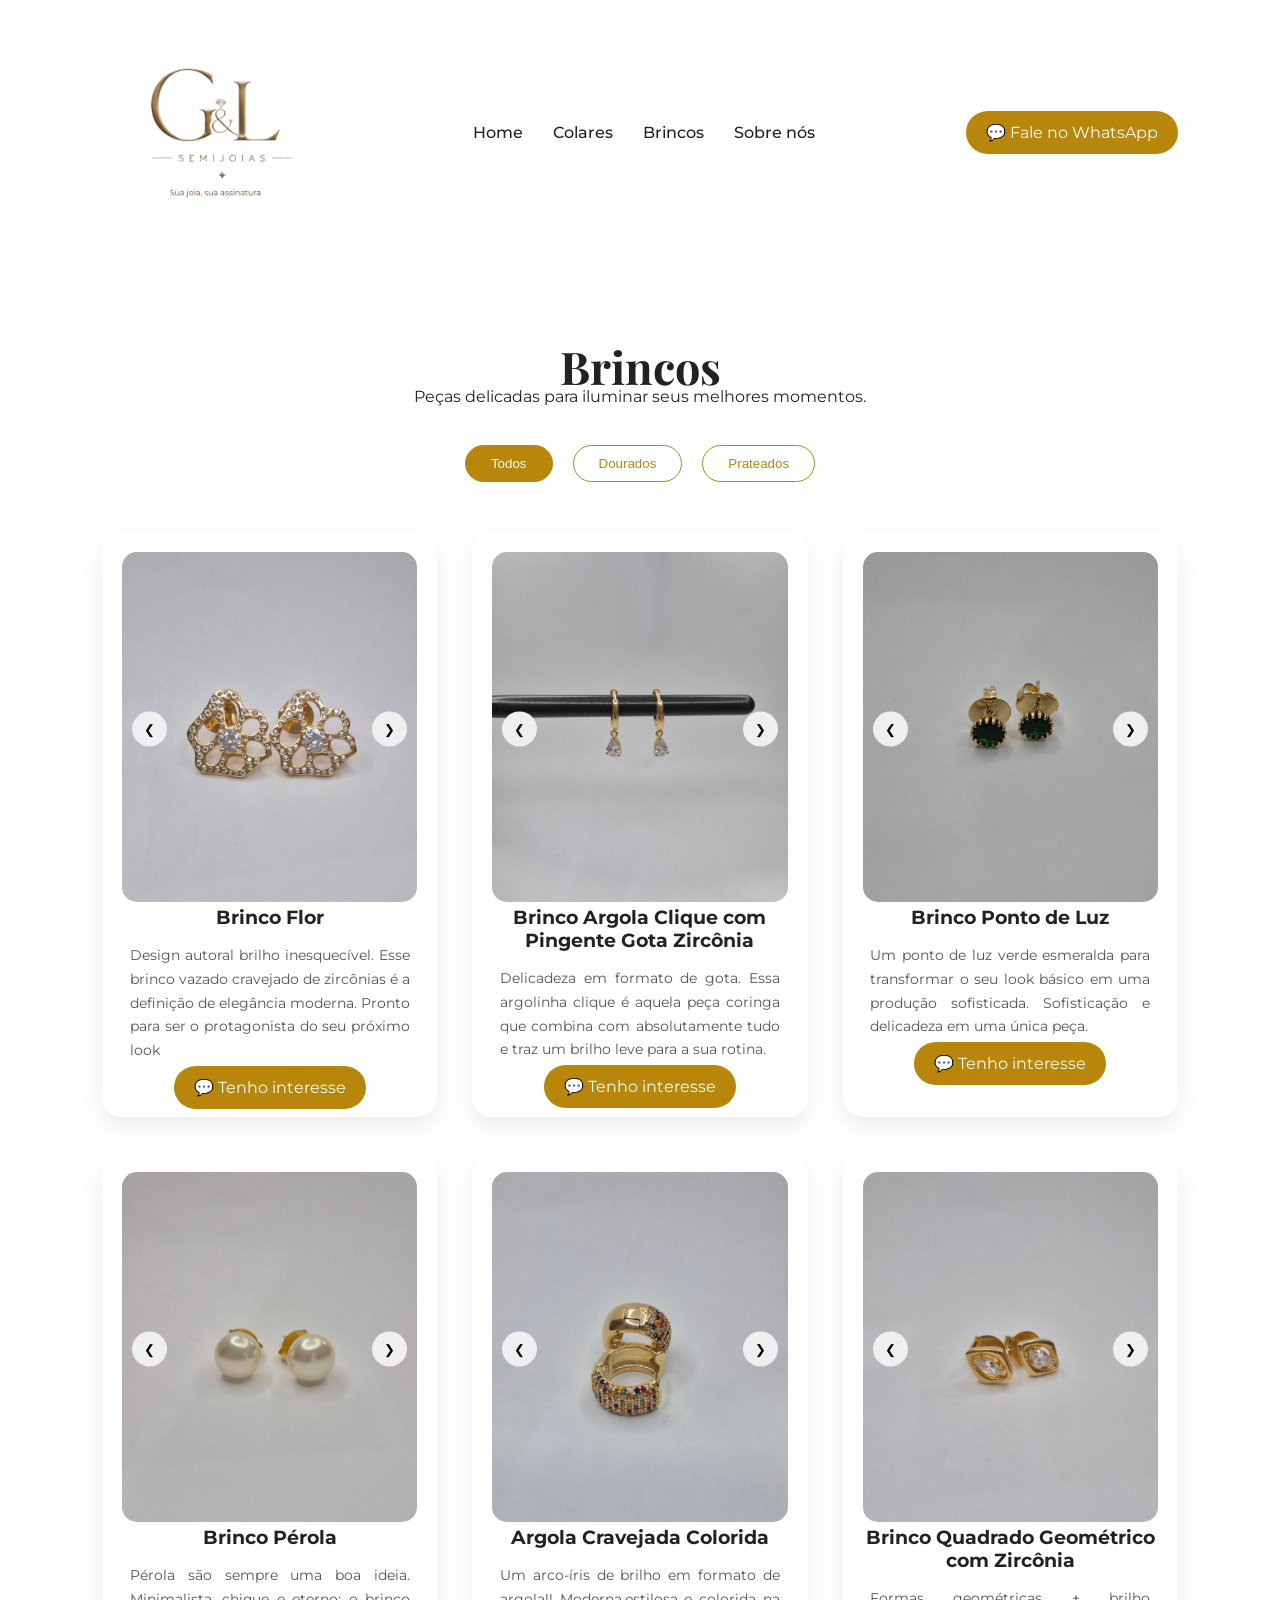
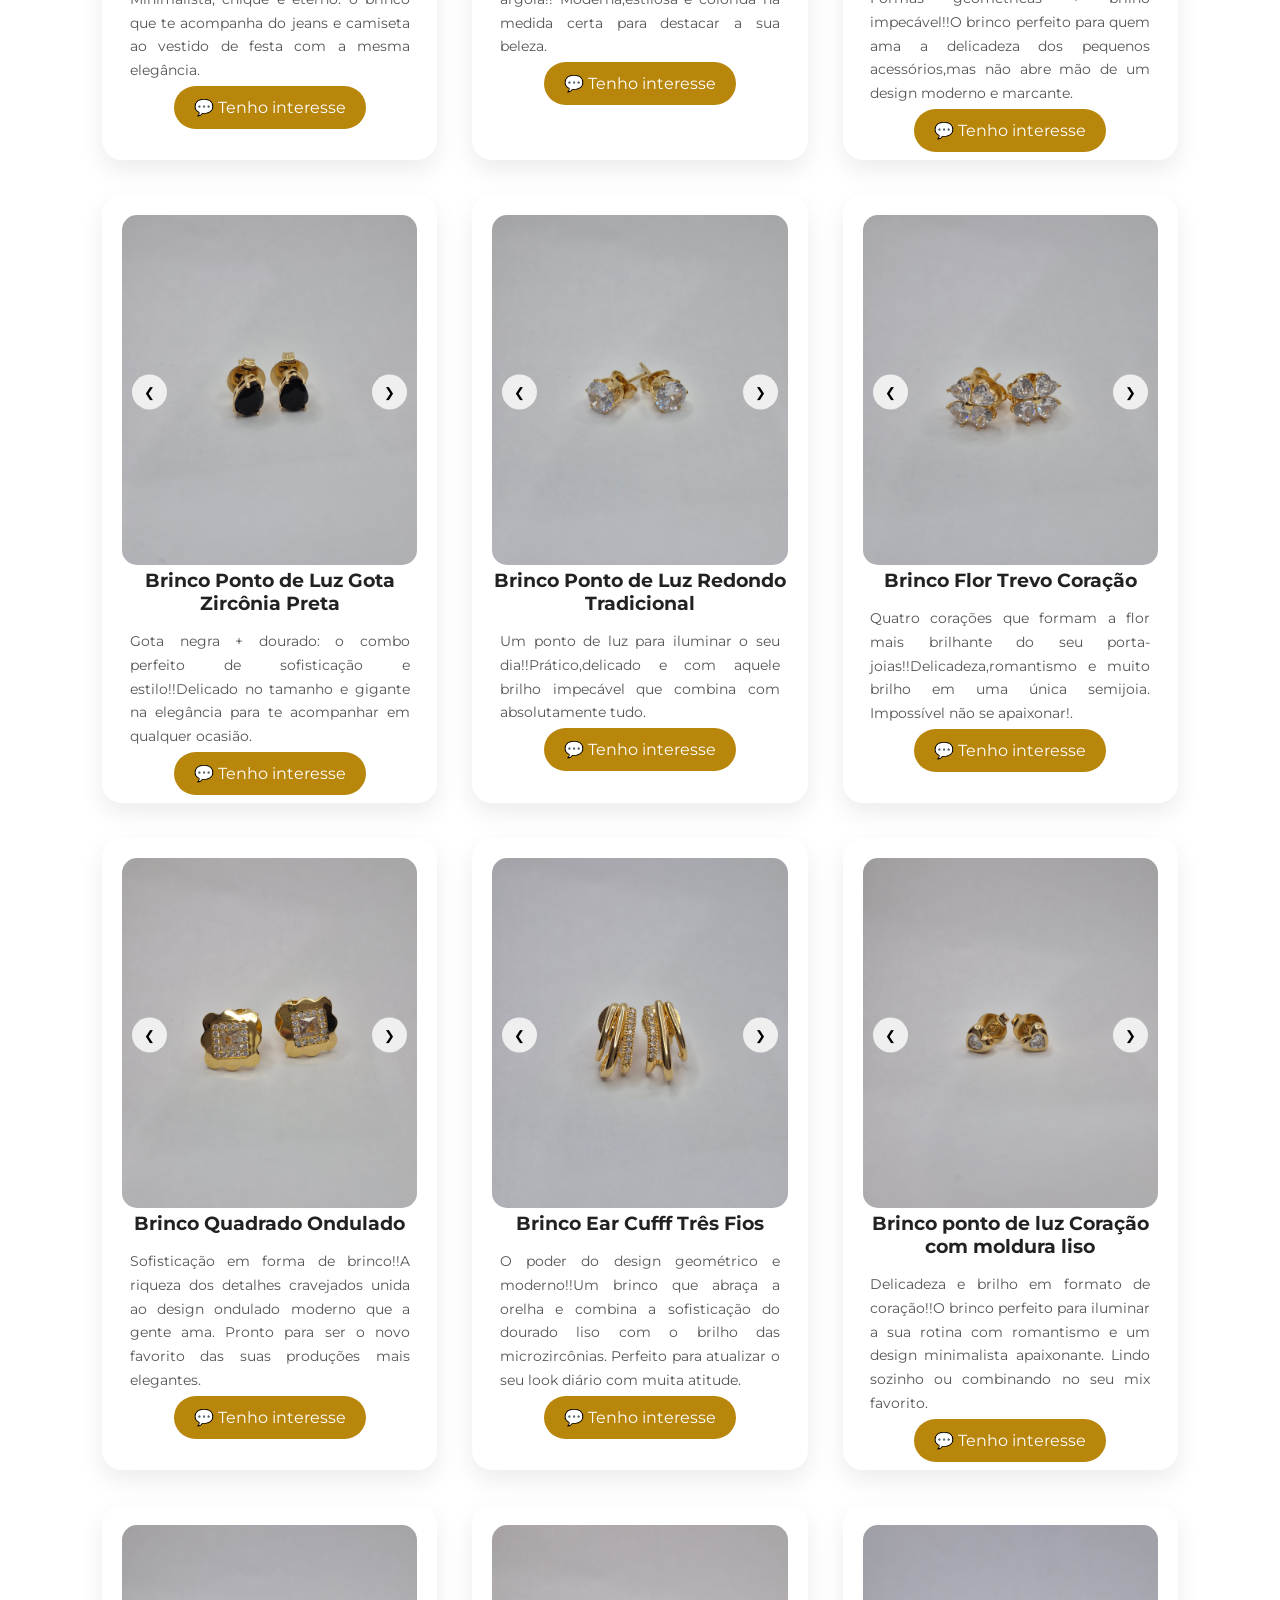
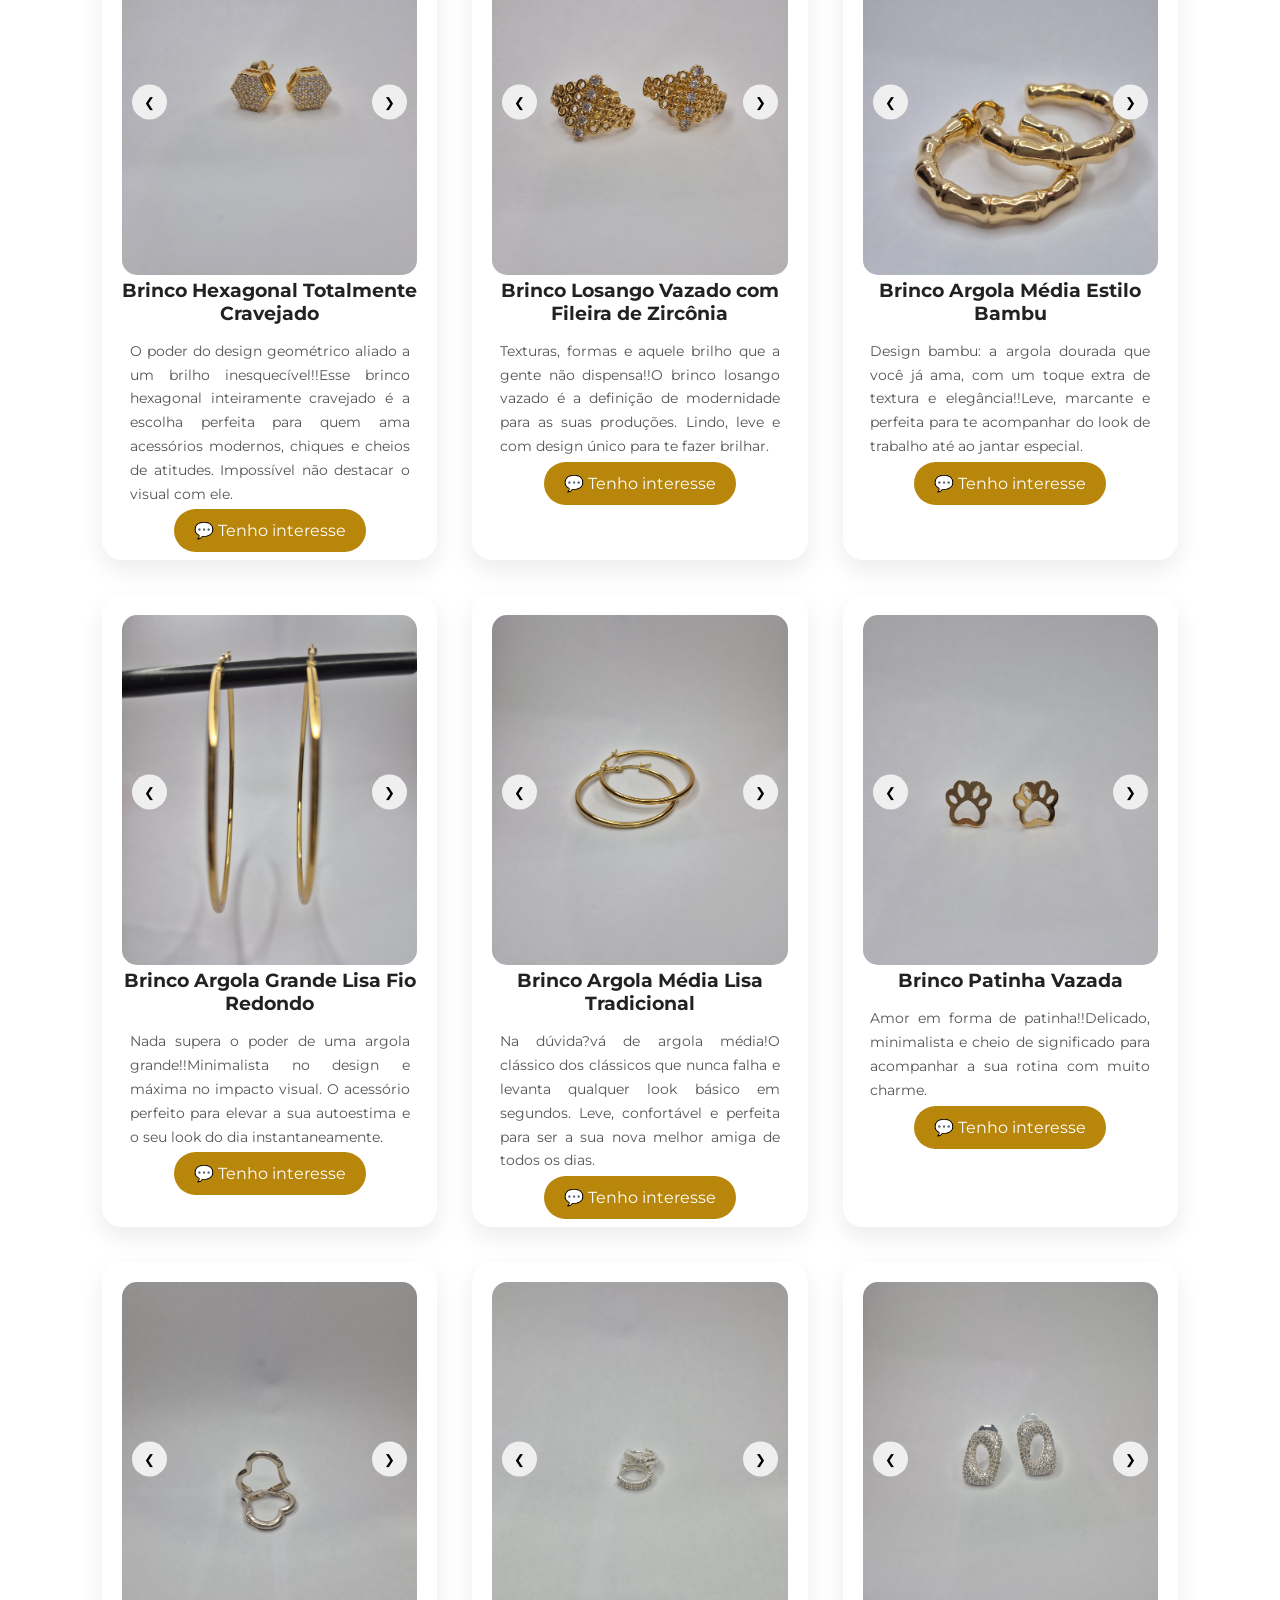
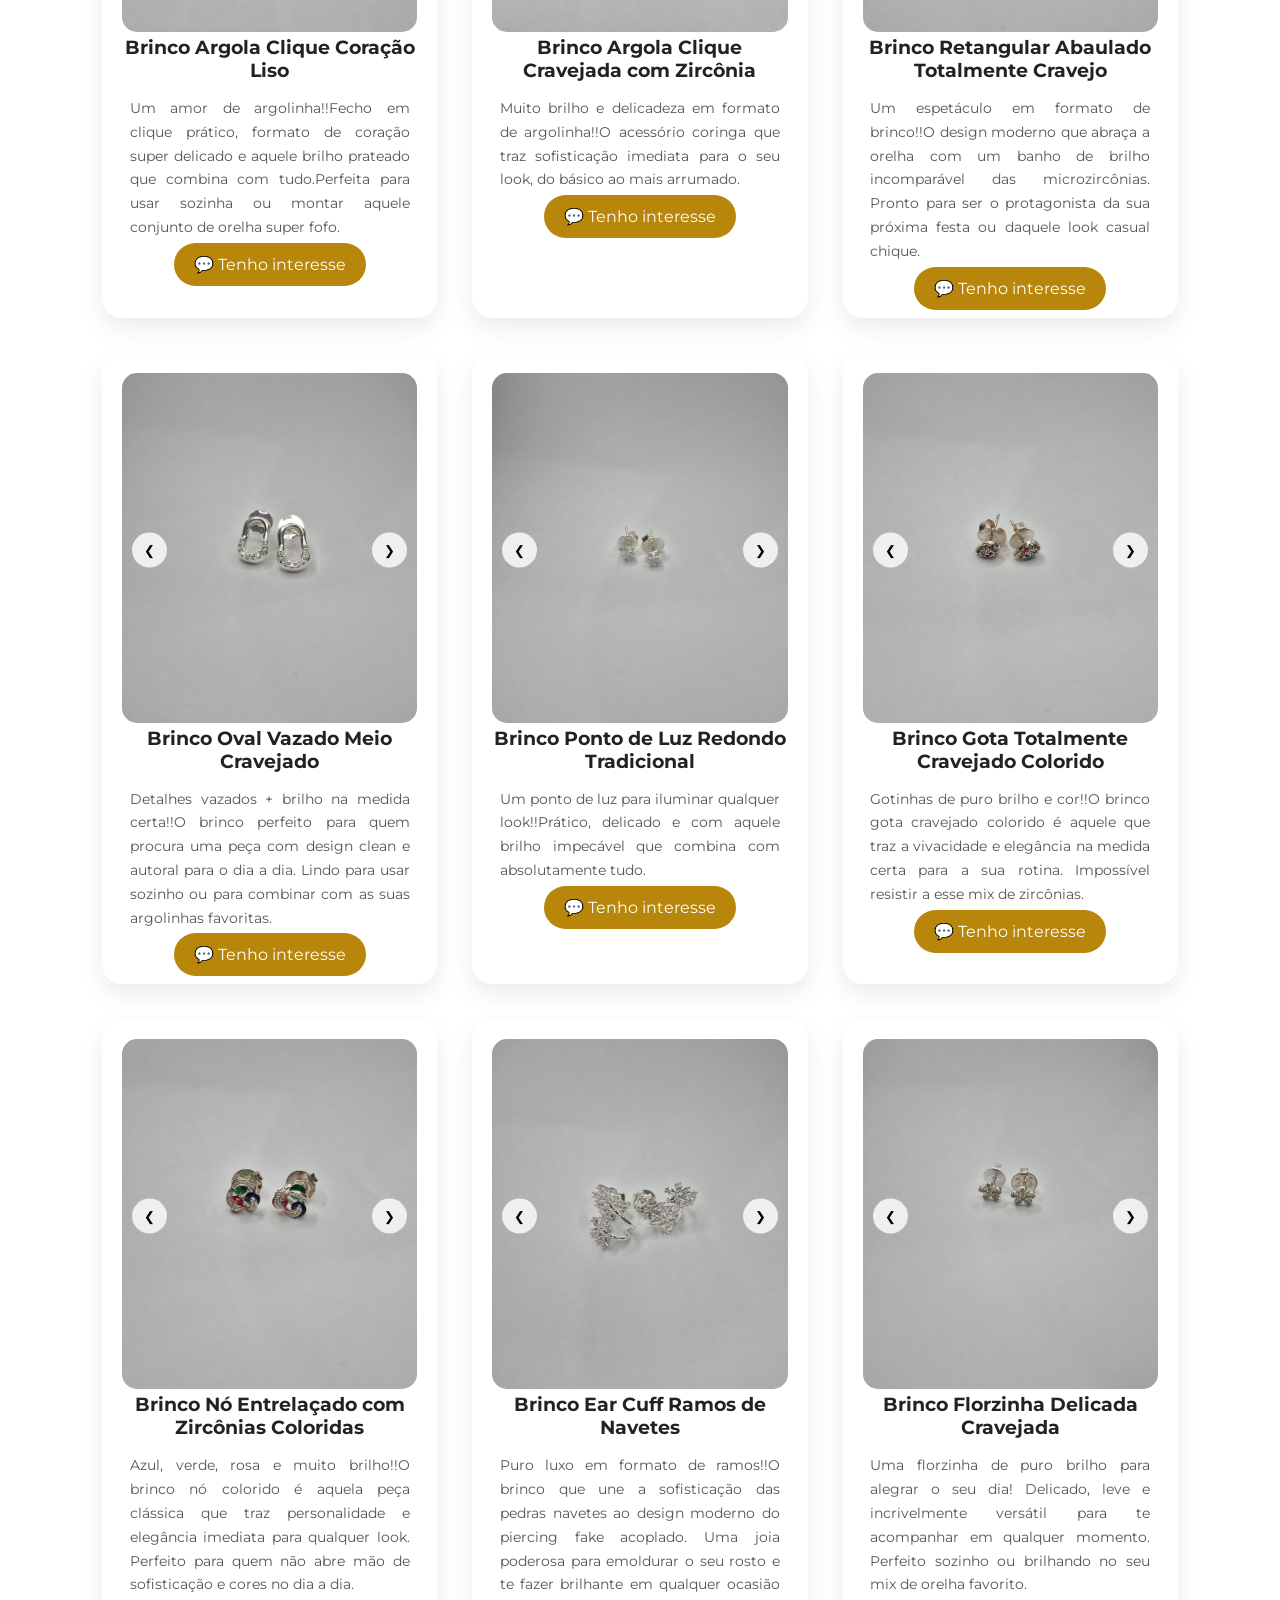
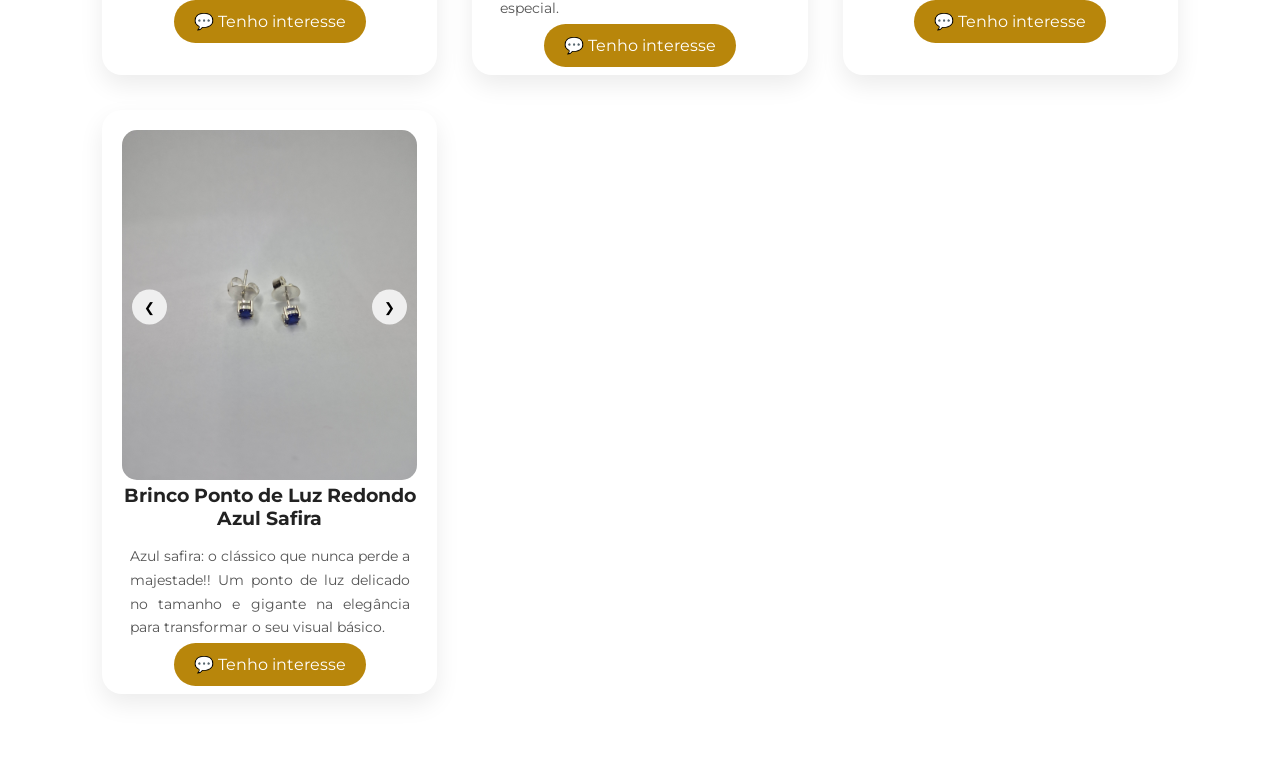
==== commit 9e218963: "Adiciona footer e atualiza catálogo" ====
--- a/brincos.html
+++ b/brincos.html
@@ -136,9 +136,9 @@
 </button>
 </div>
 
-<h3>Brinco argola clique com pingente gota zircônia</h3>
-
-<p>Delicadeza em formato de gota.Essa argolinha clique é aquela peça curinga que combina com absolutamente tudo e traz um brilho leve para a sua rotina.</p>
+<h3>Brinco Argola Clique com Pingente Gota Zircônia</h3>
+
+<p>Delicadeza em formato de gota. Essa argolinha clique é aquela peça coringa que combina com absolutamente tudo e traz um brilho leve para a sua rotina.</p>
 
 <a href="#" class="btn-whatsapp">
 
@@ -169,9 +169,9 @@
 </button>
 </div>
 
-<h3>Brinco ponto de luz</h3>
-
-<p>Um ponto de luz verde esmeralda para transformar o seu look básico em uma produção sofisticada. Sofisticação e delicadeza em um única peça.</p>
+<h3>Brinco Ponto de Luz</h3>
+
+<p>Um ponto de luz verde esmeralda para transformar o seu look básico em uma produção sofisticada. Sofisticação e delicadeza em uma única peça.</p>
 
 <a href="#" class="btn-whatsapp">
 
@@ -206,7 +206,7 @@
 
 <h3>Brinco Pérola</h3>
 
-<p>Pérola são sempre uma boa ideia. Minimalista,chique e eterno:o brinco que te acompanha do jeans e camiseta ao vestido de festa com a mesma elegância.</p>
+<p>Pérola são sempre uma boa ideia. Minimalista, chique e eterno: o brinco que te acompanha do jeans e camiseta ao vestido de festa com a mesma elegância.</p>
 
 <a href="#" class="btn-whatsapp">
 
@@ -239,7 +239,7 @@
 
 </div>
 
-<h3>Argola cravejada colorida</h3>
+<h3>Argola Cravejada Colorida</h3>
 
 <p>Um arco-íris de brilho em formato de argola!! Moderna,estilosa e colorida na medida certa para destacar a sua beleza.</p>
 
@@ -304,9 +304,9 @@
 </button>
 </div>
 
-<h3>Brinco ponto de luz gota zircôniapreta</h3>
-
-<p>Gota negra + dourado:o combo perfeito de sofisticação e estilo!!Delicado no tamanho e gigante na elegância para te acompanhar em qualquer ocasião.</p>
+<h3>Brinco Ponto de Luz Gota Zircônia Preta</h3>
+
+<p>Gota negra + dourado: o combo perfeito de sofisticação e estilo!!Delicado no tamanho e gigante na elegância para te acompanhar em qualquer ocasião.</p>
 
 <a href="#" class="btn-whatsapp">
 
@@ -336,7 +336,7 @@
 </button>
 </div>
 
-<h3>Brinco ponto de luz redondo tradicional</h3>
+<h3>Brinco Ponto de Luz Redondo Tradicional</h3>
 
 <p>Um ponto de luz para iluminar o seu dia!!Prático,delicado e com aquele brilho impecável que combina com absolutamente tudo.</p>
 
@@ -367,9 +367,9 @@
 </button>
 </div>
 
-<h3>Brinco flor trevo coração</h3>
-
-<p>Quatro corações que formam a flor mais brilhante do seu porta-joias!!Delicadeza,romantismo e muito brilho em uma única semijoia.Impossível não se apaixonar!.</p>
+<h3>Brinco Flor Trevo Coração</h3>
+
+<p>Quatro corações que formam a flor mais brilhante do seu porta-joias!!Delicadeza,romantismo e muito brilho em uma única semijoia. Impossível não se apaixonar!.</p>
 
 <a href="#" class="btn-whatsapp">
 
@@ -433,7 +433,7 @@
 
 <h3>Brinco Ear Cufff Três Fios</h3>
 
-<p>O poder do design geométrico e moderno!!Um brinco que abraça a orelha e combina a sofisticação do dourado liso com o brilho das microzircônias.Perfeito para atuaçizar o seu look siário com muit atitude.</p>
+<p>O poder do design geométrico e moderno!!Um brinco que abraça a orelha e combina a sofisticação do dourado liso com o brilho das microzircônias. Perfeito para atualizar o seu look diário com muita atitude.</p>
 
 <a href="#" class="btn-whatsapp">
 
@@ -497,7 +497,7 @@
 
 <h3>Brinco Hexagonal Totalmente Cravejado</h3>
 
-<p>O poder do design geométrico aliado a um brilho inesquecível!!Esse brinco hexagonal inteiramente cravejado é a escolha perfeita para quem ama acessórios modernos,chiques e cheios de atitudes.Impossível não destacar o visual com ele.</p>
+<p>O poder do design geométrico aliado a um brilho inesquecível!!Esse brinco hexagonal inteiramente cravejado é a escolha perfeita para quem ama acessórios modernos, chiques e cheios de atitudes. Impossível não destacar o visual com ele.</p>
 
 <a href="#" class="btn-whatsapp">
 
@@ -528,7 +528,7 @@
 
 <h3>Brinco Losango Vazado com Fileira de Zircônia</h3>
 
-<p>Texturas,formas e aquele brilho que a gente não dispensa!!O brinco losango vazado é a definição de modernidade para as suas produções.Lindo,leve e com design único para te fazer brilhar.</p>
+<p>Texturas, formas e aquele brilho que a gente não dispensa!!O brinco losango vazado é a definição de modernidade para as suas produções. Lindo, leve e com design único para te fazer brilhar.</p>
 
 <a href="#" class="btn-whatsapp">
 
@@ -559,7 +559,7 @@
 
 <h3>Brinco Argola Média Estilo Bambu</h3>
 
-<p>Design bambu:a argola dourada que você já ama,com um toque extra de textura e elegância!!Leve,marcante e perfeita para te acompanhar do look de trabalho até ao jantar especial.</p>
+<p>Design bambu: a argola dourada que você já ama, com um toque extra de textura e elegância!!Leve, marcante e perfeita para te acompanhar do look de trabalho até ao jantar especial.</p>
 
 <a href="#" class="btn-whatsapp">
 
@@ -590,7 +590,7 @@
 
 <h3>Brinco Argola Grande Lisa Fio Redondo</h3>
 
-<p>Nada supera o poder de uma argola grande!!Minimalista no design e máxima no impacto vual.O acessório perfeito para elevar a sua autoestima e o seu look do dia instantaneamente.</p>
+<p>Nada supera o poder de uma argola grande!!Minimalista no design e máxima no impacto visual. O acessório perfeito para elevar a sua autoestima e o seu look do dia instantaneamente.</p>
 
 <a href="#" class="btn-whatsapp">
 
@@ -621,7 +621,7 @@
 
 <h3>Brinco Argola Média Lisa Tradicional</h3>
 
-<p>Na dúvida?vá de argola média!O clássico dos clássicos que nunca falha e levanta qualquer look básico em segundos.Leve,confortável e perfeita para seer a sua nova melhor amiga de todos os dias.</p>
+<p>Na dúvida?vá de argola média!O clássico dos clássicos que nunca falha e levanta qualquer look básico em segundos. Leve, confortável e perfeita para ser a sua nova melhor amiga de todos os dias.</p>
 
 <a href="#" class="btn-whatsapp">
 
@@ -652,7 +652,7 @@
 
 <h3>Brinco Patinha Vazada</h3>
 
-<p>Amor em forma de patinha!!Delicado,minimalista e cheio de significado para acompanhar a sua rotina com muito charme.</p>
+<p>Amor em forma de patinha!!Delicado, minimalista e cheio de significado para acompanhar a sua rotina com muito charme.</p>
 
 <a href="#" class="btn-whatsapp">
 
@@ -688,7 +688,7 @@
 
 <h3>Brinco Argola Clique Coração Liso</h3>
 
-<p>Um amor de argolinha!!Fecho em cliqeu prático,formato de coração super delicado e aquele brilho prateado que combina com tudo.Perfeita para usar sozinha ou montar aquele conjunto de orelha super fofo.</p>
+<p>Um amor de argolinha!!Fecho em clique prático, formato de coração super delicado e aquele brilho prateado que combina com tudo.Perfeita para usar sozinha ou montar aquele conjunto de orelha super fofo.</p>
 
 <a href="#" class="btn-whatsapp">💬 Tenho interesse</a>
 
@@ -722,7 +722,7 @@
 
 <h3>Brinco Argola Clique Cravejada com Zircônia</h3>
 
-<p>Muito brilho e delicadeza em formato de argolinha!!O acessório coringa que traz sofisticação imediata para o seu look,do básico ao mais arrumado.</p>
+<p>Muito brilho e delicadeza em formato de argolinha!!O acessório coringa que traz sofisticação imediata para o seu look, do básico ao mais arrumado.</p>
 
 <a href="#" class="btn-whatsapp">💬 Tenho interesse</a>
 
@@ -756,7 +756,7 @@
 
 <h3>Brinco Retangular Abaulado Totalmente Cravejo</h3>
 
-<p>Um espetáculo em formato de brinco!!O design moderno que abraça a orelha com um banho de brilho incomparável das microzircônias.Pronto para ser o protagonista da sua próxima festa ou daquele look casual chique/p>
+<p>Um espetáculo em formato de brinco!!O design moderno que abraça a orelha com um banho de brilho incomparável das microzircônias. Pronto para ser o protagonista da sua próxima festa ou daquele look casual chique.</p>
 
 <a href="#" class="btn-whatsapp">💬 Tenho interesse</a>
 
@@ -790,7 +790,7 @@
 
 <h3>Brinco Oval Vazado Meio Cravejado</h3>
 
-<p>Detalhes vazados + brilho na medida certa!!O brinco perfeito para quem procura uma peça com design clean e autoral para o dia a dia.Lindo para usar sozinho ou para combinar com as suas argolinhas favoritas.</p>
+<p>Detalhes vazados + brilho na medida certa!!O brinco perfeito para quem procura uma peça com design clean e autoral para o dia a dia. Lindo para usar sozinho ou para combinar com as suas argolinhas favoritas.</p>
 
 <a href="#" class="btn-whatsapp">💬 Tenho interesse</a>
 
@@ -823,7 +823,7 @@
 
 <h3>Brinco Ponto de Luz Redondo Tradicional</h3>
 
-<p>Um ponto de luz para iluminar qualquer look!!Prático,delicado e com aquele brilho impecável que combina com absolutamente tudo.</p>
+<p>Um ponto de luz para iluminar qualquer look!!Prático, delicado e com aquele brilho impecável que combina com absolutamente tudo.</p>
 
 <a href="#" class="btn-whatsapp">💬 Tenho interesse</a>
 
@@ -857,7 +857,7 @@
 
 <h3>Brinco Gota Totalmente Cravejado Colorido</h3>
 
-<p>Gotinhas de puro brilho e cor!!O brincogota cravejado colorido é aquele que traz a vivacidade e elegância na medida certa para a sua rotina. Impossível resistir a esse mix de zorcônias.</p>
+<p>Gotinhas de puro brilho e cor!!O brinco gota cravejado colorido é aquele que traz a vivacidade e elegância na medida certa para a sua rotina. Impossível resistir a esse mix de zircônias.</p>
 
 <a href="#" class="btn-whatsapp">💬 Tenho interesse</a>
 
@@ -890,7 +890,7 @@
 
 <h3>Brinco Nó Entrelaçado com Zircônias Coloridas</h3>
 
-<p>Azul,verde,rosa e muito brilho!!O brinco nó colorido é aquela peça clássica que traz personalidade e elegância imediata para qualquer look.Perfeito para quem não abre mão de sofisticação e cores no dia a dia.</p>
+<p>Azul, verde, rosa e muito brilho!!O brinco nó colorido é aquela peça clássica que traz personalidade e elegância imediata para qualquer look. Perfeito para quem não abre mão de sofisticação e cores no dia a dia.</p>
 
 <a href="#" class="btn-whatsapp">💬 Tenho interesse</a>
 
@@ -923,7 +923,7 @@
 
 <h3>Brinco Ear Cuff Ramos de Navetes</h3>
 
-<p>Puro luxo em formato de ramos!!O brinco que une a sofisticação das pedras navetes ao design moderno do piercing fake acoplado.Uma joia poderosa para emoldurar o seu rosto e te fazer brilhanter em qualquer ocasião especial.</p>
+<p>Puro luxo em formato de ramos!!O brinco que une a sofisticação das pedras navetes ao design moderno do piercing fake acoplado. Uma joia poderosa para emoldurar o seu rosto e te fazer brilhante em qualquer ocasião especial.</p>
 
 <a href="#" class="btn-whatsapp">💬 Tenho interesse</a>
 
@@ -990,7 +990,7 @@
 
 <h3> Brinco Ponto de Luz Redondo Azul Safira</h3>
 
-<p>Azul,verde,rosa e muito brilho!!O brinco nó colorido é aquela peça clássica que traz personalidade e elegância imediata para qualquer look.Perfeito para quem não abre mão de sofisticação e cores no dia a dia.</p>
+<p>Azul safira: o clássico que nunca perde a majestade!! Um ponto de luz delicado no tamanho e gigante na elegância para transformar o seu visual básico.</p>
 
 <a href="#" class="btn-whatsapp">💬 Tenho interesse</a>
 
--- a/css/style.css
+++ b/css/style.css
@@ -323,8 +323,10 @@
 
 .titulo-produtos {
 
-    line-height: -10px;
+    line-height:1;
+
     text-align:center;
+
     margin-bottom:40px;
 
 }
@@ -689,7 +691,104 @@
 
 }
 
-
+/* ===================== */
+/* FOOTER */
+/* ===================== */
+
+.footer {
+
+    background-color:#1c1c1c;
+
+    color:white;
+
+    text-align:center;
+
+    padding:40px 20px;
+
+    margin-top:50px;
+
+}
+
+
+.footer h3 {
+
+    font-size:24px;
+
+    margin-bottom:10px;
+
+    font-weight:500;
+
+    font-family:"Playfair Display", serif;
+
+}
+
+
+.footer p {
+
+    margin:8px 0;
+
+    font-size:14px;
+
+}
+
+
+.footer-links {
+
+    margin:25px 0;
+
+    display:flex;
+
+    justify-content:center;
+
+    align-items:center;
+
+    gap:20px;
+
+}
+
+
+.footer-links a {
+
+    color:#b8860b;
+
+    text-decoration:none;
+
+    font-size:15px;
+
+    transition:.3s;
+
+}
+
+
+.footer-links a:hover {
+
+    transform:scale(1.05);
+
+}
+
+
+.footer-btn {
+
+    display:inline-block;
+
+    background:#b8860b;
+
+    color:white !important;
+
+    padding:12px 25px;
+
+    border-radius:25px;
+
+}
+
+
+.copyright {
+
+    font-size:12px !important;
+
+    opacity:.7;
+
+}
 
 
 
@@ -703,21 +802,19 @@
 
 from {
 
-transform:translateY(0);
+    transform:translateY(0);
 
 }
 
 
 to {
 
-transform:translateY(-15px);
-
-}
-
-
-}
-
-
+    transform:translateY(-15px);
+
+}
+
+
+}
 
 
 
@@ -733,23 +830,21 @@
 
 header {
 
-
     flex-direction:column;
 
     gap:20px;
 
-
 }
 
 
 
 .menu ul {
 
-
     flex-direction:column;
 
     align-items:center;
 
+    gap:15px;
 
 }
 
@@ -757,41 +852,41 @@
 
 .hero {
 
-
     flex-direction:column;
 
     text-align:center;
 
-
 }
 
 
 
 .hero-text h1 {
 
-
     font-size:38px;
 
-
 }
 
 
 
 .hero-image img {
 
-
     width:300px;
 
-
 }
 
 
 
 .cards-categorias {
 
-
     grid-template-columns:1fr;
 
+}
+
+
+
+.categoria-card img {
+
+    height:350px;
 
 }
 
@@ -799,9 +894,15 @@
 
 .lista-produtos {
 
-
     grid-template-columns:1fr;
 
+}
+
+
+
+.imagem-produto img {
+
+    height:300px;
 
 }
 
@@ -809,29 +910,64 @@
 
 .conteudo-sobre {
 
-
     flex-direction:column;
 
-
 }
 
 
 
 .proposito {
 
-
     flex-direction:column;
 
-
 }
 
 
 
 .card-contato {
 
-
     width:90%;
 
+}
+
+
+
+/* FOOTER MOBILE */
+
+
+.footer {
+
+    padding:30px 15px;
+
+}
+
+
+.footer h3 {
+
+    font-size:22px;
+
+}
+
+
+.footer p {
+
+    font-size:13px;
+
+}
+
+
+.footer-links {
+
+    flex-direction:column;
+
+    gap:15px;
+
+}
+
+
+.footer-links a {
+
+    font-size:14px;
 
 }
 
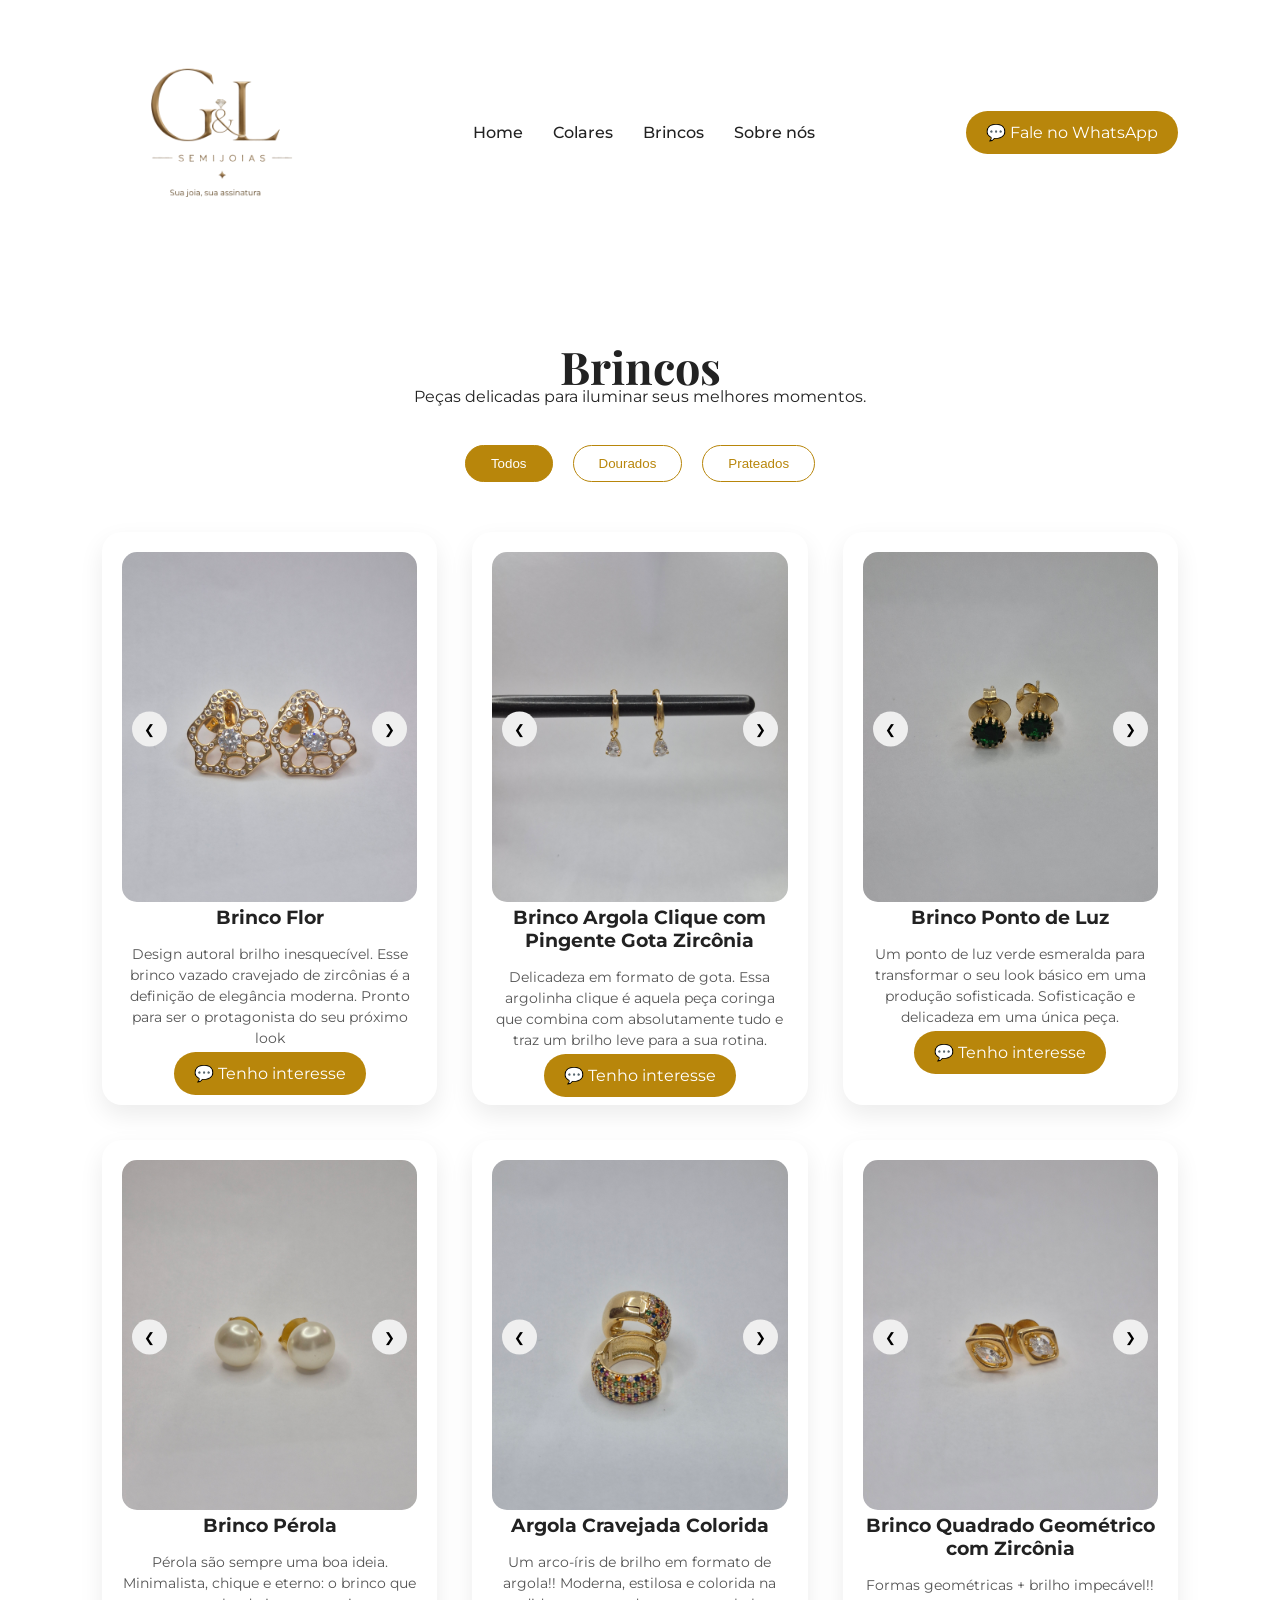
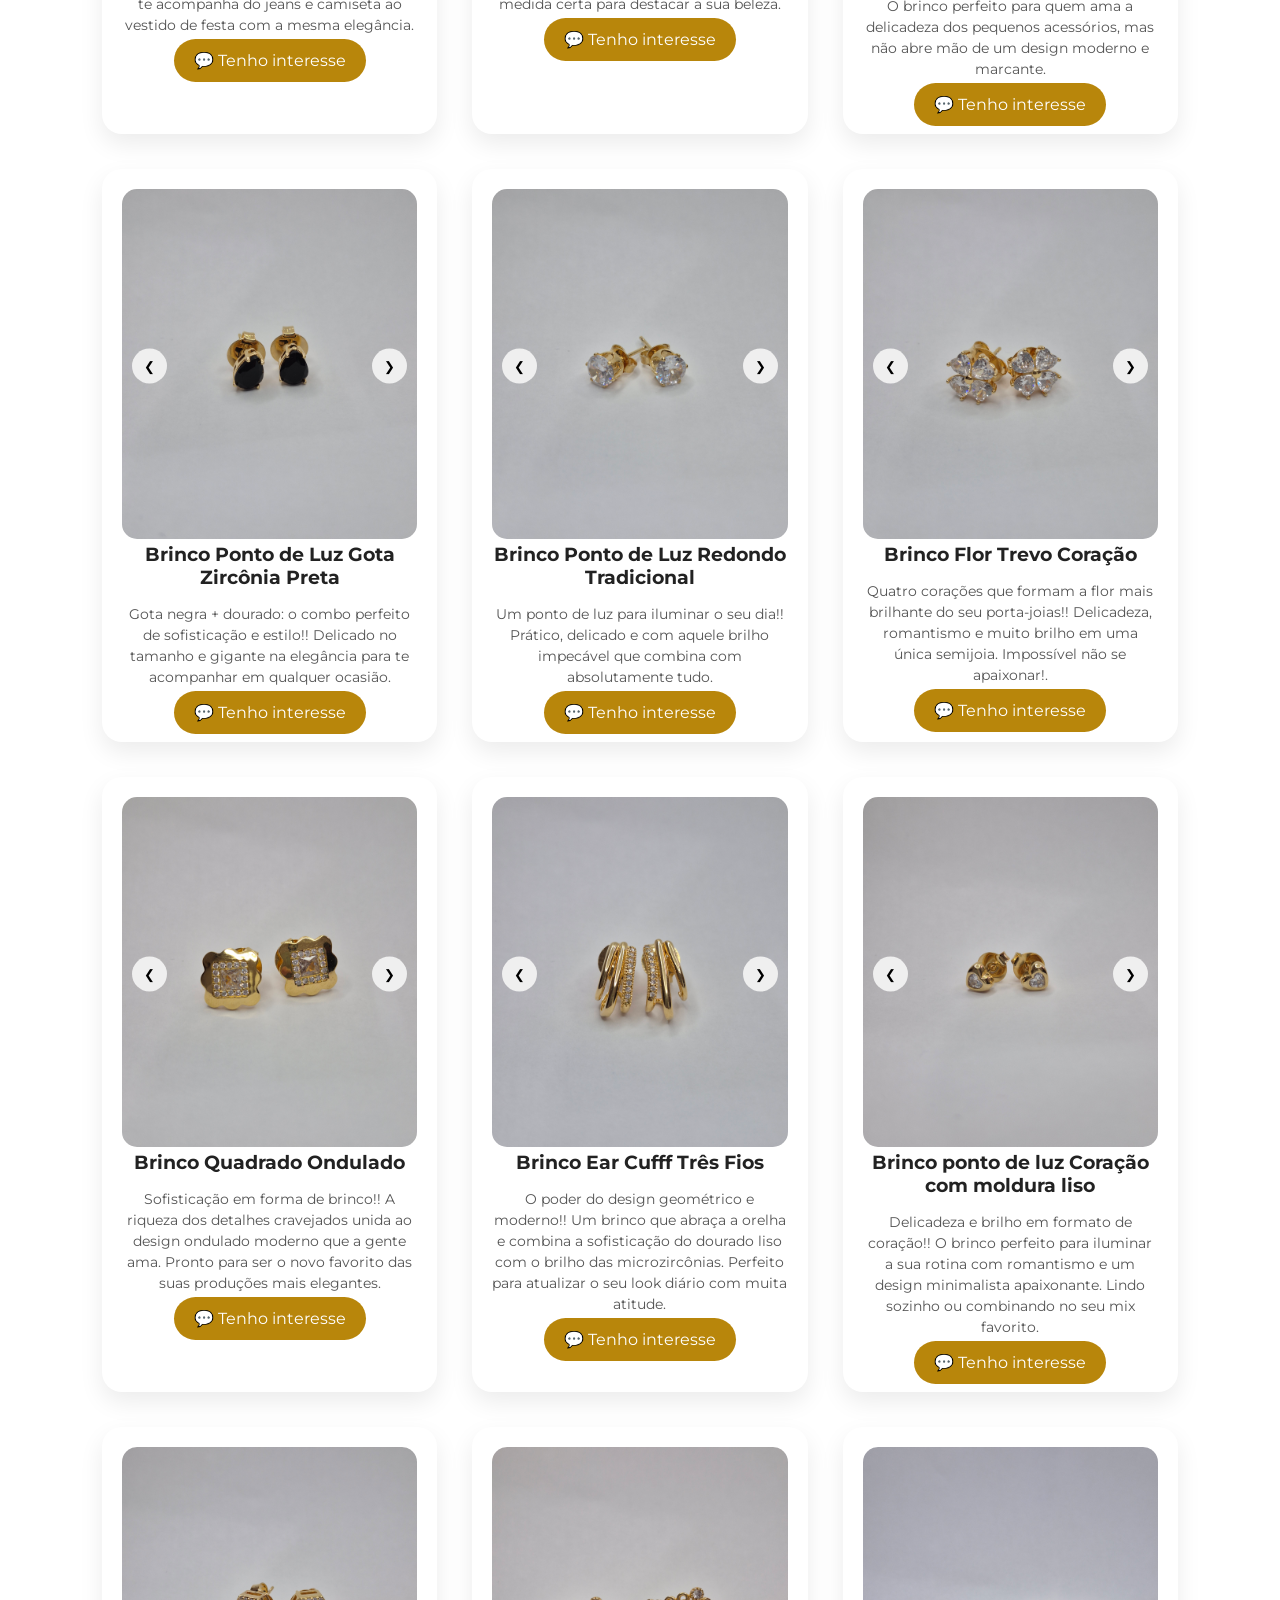
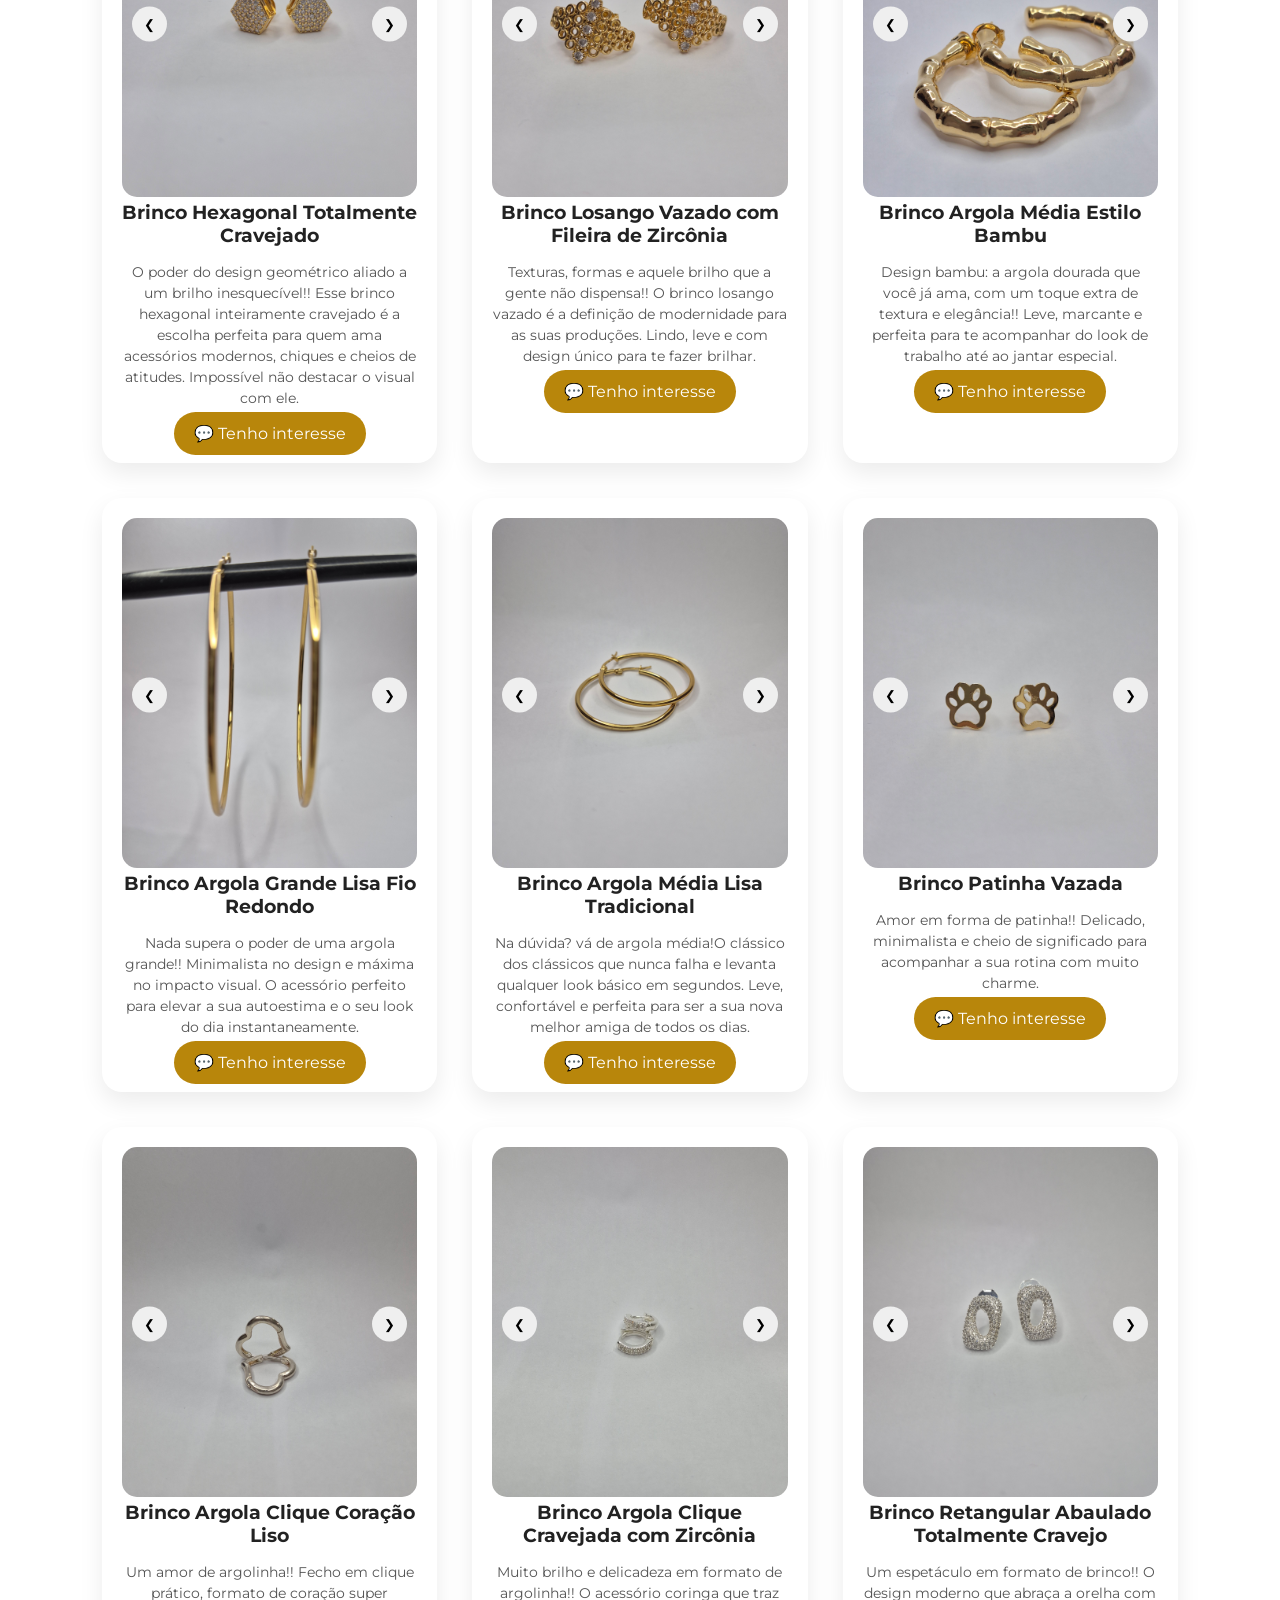
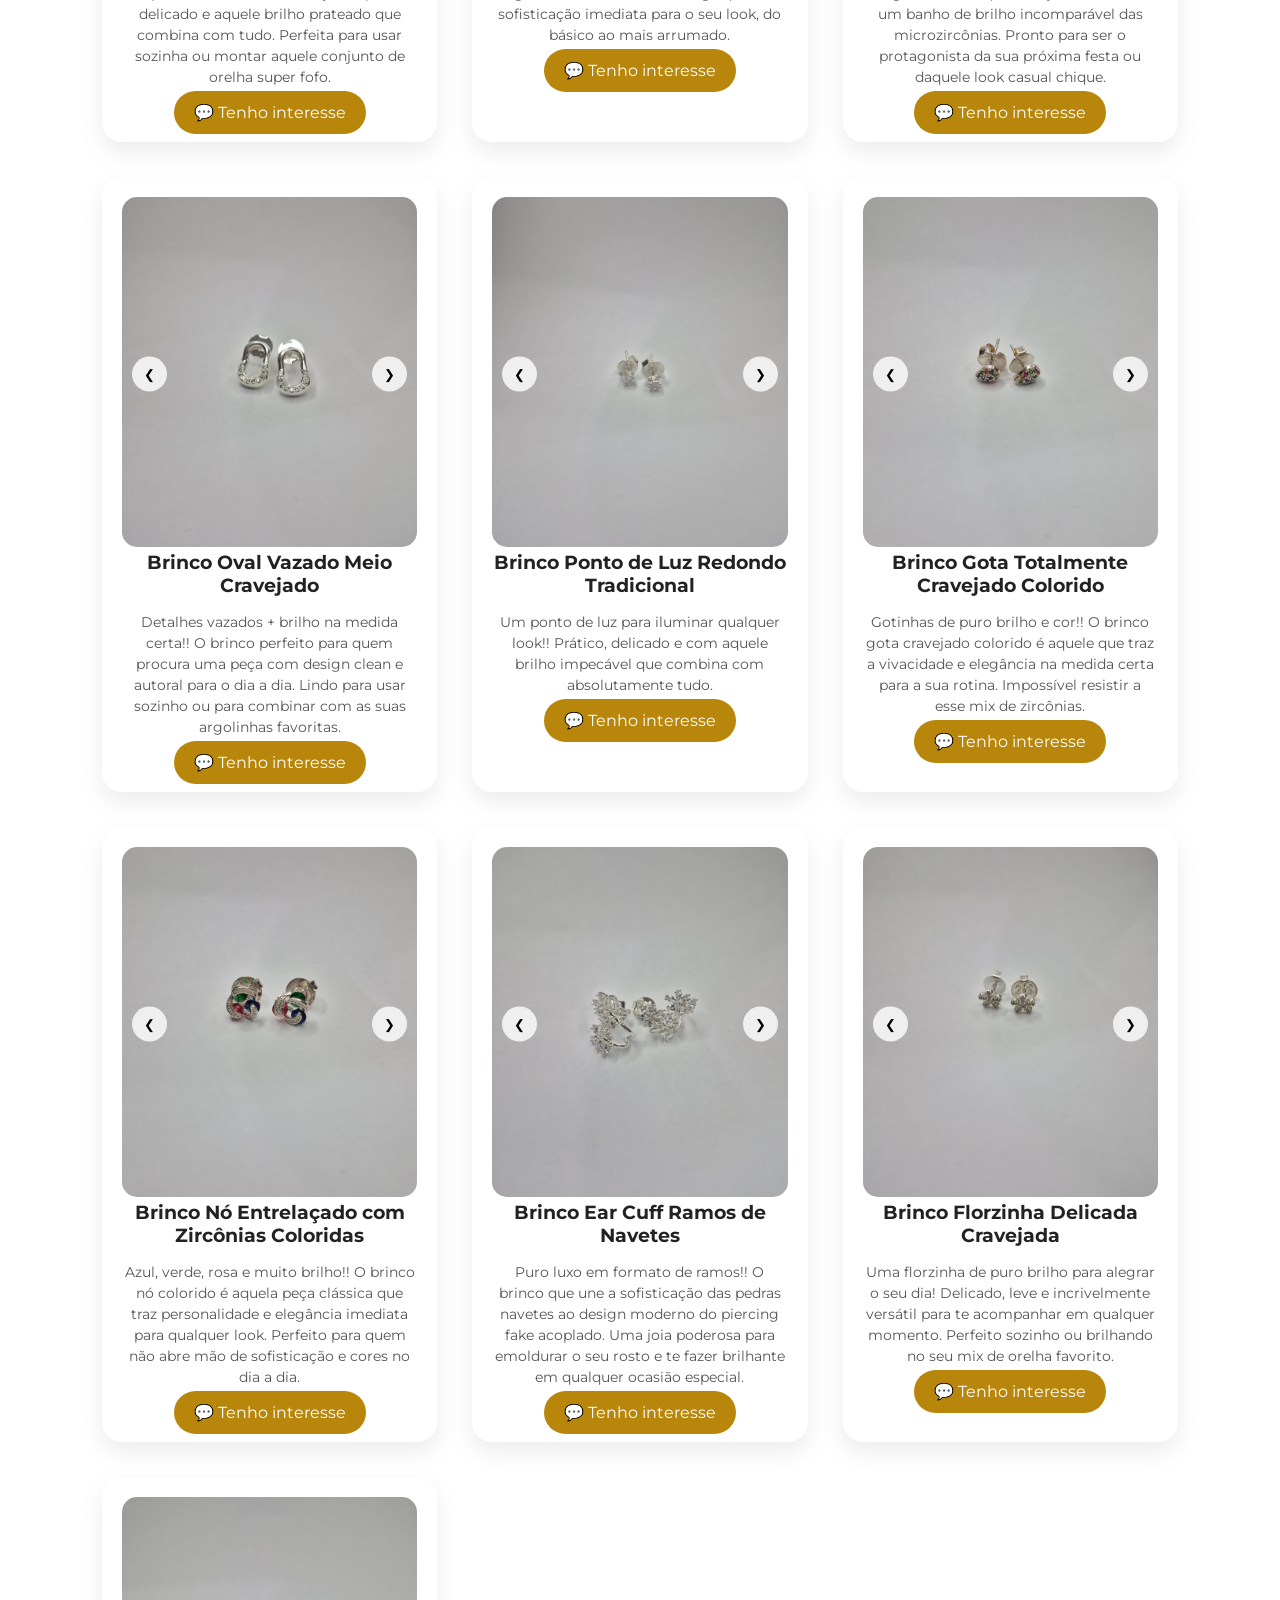
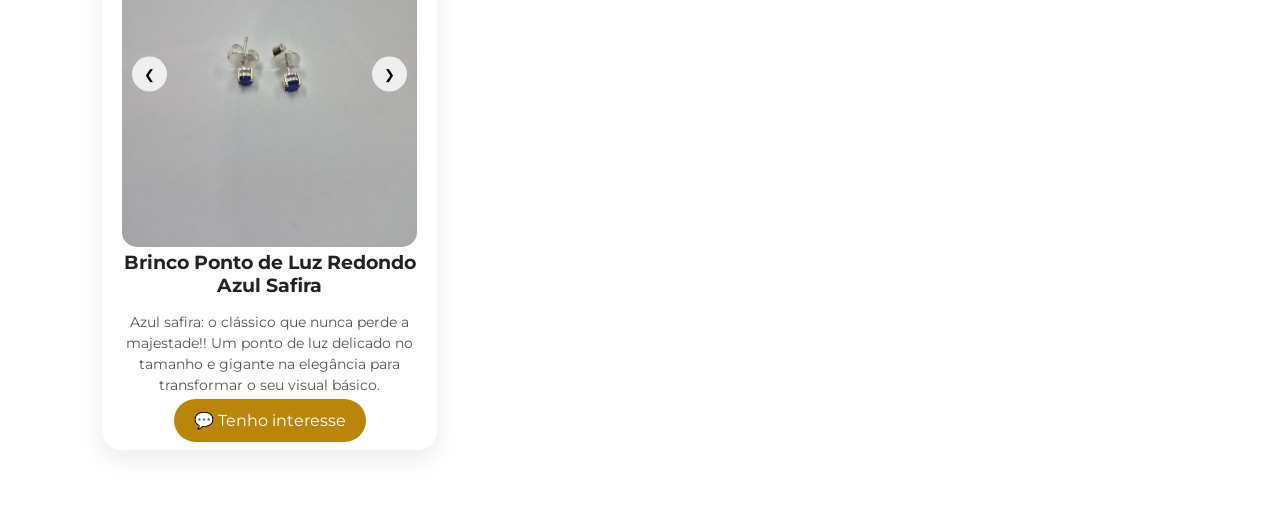
==== commit fc4bb2eb: "ajuste espaçamento dos produtos" ====
--- a/brincos.html
+++ b/brincos.html
@@ -241,7 +241,7 @@
 
 <h3>Argola Cravejada Colorida</h3>
 
-<p>Um arco-íris de brilho em formato de argola!! Moderna,estilosa e colorida na medida certa para destacar a sua beleza.</p>
+<p>Um arco-íris de brilho em formato de argola!! Moderna, estilosa e colorida na medida certa para destacar a sua beleza.</p>
 
 <a href="#" class="btn-whatsapp">
 
@@ -274,7 +274,7 @@
 
 <h3>Brinco Quadrado Geométrico com Zircônia</h3>
 
-<p>Formas geométricas + brilho impecável!!O brinco perfeito para quem ama a delicadeza dos pequenos acessórios,mas não abre mão de um design moderno e marcante.</p>
+<p>Formas geométricas + brilho impecável!! O brinco perfeito para quem ama a delicadeza dos pequenos acessórios, mas não abre mão de um design moderno e marcante.</p>
 
 <a href="#" class="btn-whatsapp">
 
@@ -306,7 +306,7 @@
 
 <h3>Brinco Ponto de Luz Gota Zircônia Preta</h3>
 
-<p>Gota negra + dourado: o combo perfeito de sofisticação e estilo!!Delicado no tamanho e gigante na elegância para te acompanhar em qualquer ocasião.</p>
+<p>Gota negra + dourado: o combo perfeito de sofisticação e estilo!! Delicado no tamanho e gigante na elegância para te acompanhar em qualquer ocasião.</p>
 
 <a href="#" class="btn-whatsapp">
 
@@ -338,7 +338,7 @@
 
 <h3>Brinco Ponto de Luz Redondo Tradicional</h3>
 
-<p>Um ponto de luz para iluminar o seu dia!!Prático,delicado e com aquele brilho impecável que combina com absolutamente tudo.</p>
+<p>Um ponto de luz para iluminar o seu dia!! Prático, delicado e com aquele brilho impecável que combina com absolutamente tudo.</p>
 
 <a href="#" class="btn-whatsapp">
 
@@ -369,7 +369,7 @@
 
 <h3>Brinco Flor Trevo Coração</h3>
 
-<p>Quatro corações que formam a flor mais brilhante do seu porta-joias!!Delicadeza,romantismo e muito brilho em uma única semijoia. Impossível não se apaixonar!.</p>
+<p>Quatro corações que formam a flor mais brilhante do seu porta-joias!! Delicadeza, romantismo e muito brilho em uma única semijoia. Impossível não se apaixonar!.</p>
 
 <a href="#" class="btn-whatsapp">
 
@@ -401,7 +401,7 @@
 
 <h3>Brinco Quadrado Ondulado</h3>
 
-<p>Sofisticação em forma de brinco!!A riqueza dos detalhes cravejados unida ao design ondulado moderno que a gente ama. Pronto para ser o novo favorito das suas produções mais elegantes.</p>
+<p>Sofisticação em forma de brinco!! A riqueza dos detalhes cravejados unida ao design ondulado moderno que a gente ama. Pronto para ser o novo favorito das suas produções mais elegantes.</p>
 
 <a href="#" class="btn-whatsapp">
 
@@ -433,7 +433,7 @@
 
 <h3>Brinco Ear Cufff Três Fios</h3>
 
-<p>O poder do design geométrico e moderno!!Um brinco que abraça a orelha e combina a sofisticação do dourado liso com o brilho das microzircônias. Perfeito para atualizar o seu look diário com muita atitude.</p>
+<p>O poder do design geométrico e moderno!! Um brinco que abraça a orelha e combina a sofisticação do dourado liso com o brilho das microzircônias. Perfeito para atualizar o seu look diário com muita atitude.</p>
 
 <a href="#" class="btn-whatsapp">
 
@@ -465,7 +465,7 @@
 
 <h3>Brinco ponto de luz Coração com moldura liso</h3>
 
-<p>Delicadeza e brilho em formato de coração!!O brinco perfeito para iluminar a sua rotina com romantismo e um design minimalista apaixonante. Lindo sozinho ou combinando no seu mix favorito.</p>
+<p>Delicadeza e brilho em formato de coração!! O brinco perfeito para iluminar a sua rotina com romantismo e um design minimalista apaixonante. Lindo sozinho ou combinando no seu mix favorito.</p>
 
 <a href="#" class="btn-whatsapp">
 
@@ -497,7 +497,7 @@
 
 <h3>Brinco Hexagonal Totalmente Cravejado</h3>
 
-<p>O poder do design geométrico aliado a um brilho inesquecível!!Esse brinco hexagonal inteiramente cravejado é a escolha perfeita para quem ama acessórios modernos, chiques e cheios de atitudes. Impossível não destacar o visual com ele.</p>
+<p>O poder do design geométrico aliado a um brilho inesquecível!! Esse brinco hexagonal inteiramente cravejado é a escolha perfeita para quem ama acessórios modernos, chiques e cheios de atitudes. Impossível não destacar o visual com ele.</p>
 
 <a href="#" class="btn-whatsapp">
 
@@ -528,7 +528,7 @@
 
 <h3>Brinco Losango Vazado com Fileira de Zircônia</h3>
 
-<p>Texturas, formas e aquele brilho que a gente não dispensa!!O brinco losango vazado é a definição de modernidade para as suas produções. Lindo, leve e com design único para te fazer brilhar.</p>
+<p>Texturas, formas e aquele brilho que a gente não dispensa!! O brinco losango vazado é a definição de modernidade para as suas produções. Lindo, leve e com design único para te fazer brilhar.</p>
 
 <a href="#" class="btn-whatsapp">
 
@@ -559,7 +559,7 @@
 
 <h3>Brinco Argola Média Estilo Bambu</h3>
 
-<p>Design bambu: a argola dourada que você já ama, com um toque extra de textura e elegância!!Leve, marcante e perfeita para te acompanhar do look de trabalho até ao jantar especial.</p>
+<p>Design bambu: a argola dourada que você já ama, com um toque extra de textura e elegância!! Leve, marcante e perfeita para te acompanhar do look de trabalho até ao jantar especial.</p>
 
 <a href="#" class="btn-whatsapp">
 
@@ -590,7 +590,7 @@
 
 <h3>Brinco Argola Grande Lisa Fio Redondo</h3>
 
-<p>Nada supera o poder de uma argola grande!!Minimalista no design e máxima no impacto visual. O acessório perfeito para elevar a sua autoestima e o seu look do dia instantaneamente.</p>
+<p>Nada supera o poder de uma argola grande!! Minimalista no design e máxima no impacto visual. O acessório perfeito para elevar a sua autoestima e o seu look do dia instantaneamente.</p>
 
 <a href="#" class="btn-whatsapp">
 
@@ -621,7 +621,7 @@
 
 <h3>Brinco Argola Média Lisa Tradicional</h3>
 
-<p>Na dúvida?vá de argola média!O clássico dos clássicos que nunca falha e levanta qualquer look básico em segundos. Leve, confortável e perfeita para ser a sua nova melhor amiga de todos os dias.</p>
+<p>Na dúvida? vá de argola média!O clássico dos clássicos que nunca falha e levanta qualquer look básico em segundos. Leve, confortável e perfeita para ser a sua nova melhor amiga de todos os dias.</p>
 
 <a href="#" class="btn-whatsapp">
 
@@ -652,7 +652,7 @@
 
 <h3>Brinco Patinha Vazada</h3>
 
-<p>Amor em forma de patinha!!Delicado, minimalista e cheio de significado para acompanhar a sua rotina com muito charme.</p>
+<p>Amor em forma de patinha!! Delicado, minimalista e cheio de significado para acompanhar a sua rotina com muito charme.</p>
 
 <a href="#" class="btn-whatsapp">
 
@@ -688,7 +688,7 @@
 
 <h3>Brinco Argola Clique Coração Liso</h3>
 
-<p>Um amor de argolinha!!Fecho em clique prático, formato de coração super delicado e aquele brilho prateado que combina com tudo.Perfeita para usar sozinha ou montar aquele conjunto de orelha super fofo.</p>
+<p>Um amor de argolinha!! Fecho em clique prático, formato de coração super delicado e aquele brilho prateado que combina com tudo. Perfeita para usar sozinha ou montar aquele conjunto de orelha super fofo.</p>
 
 <a href="#" class="btn-whatsapp">💬 Tenho interesse</a>
 
@@ -722,7 +722,7 @@
 
 <h3>Brinco Argola Clique Cravejada com Zircônia</h3>
 
-<p>Muito brilho e delicadeza em formato de argolinha!!O acessório coringa que traz sofisticação imediata para o seu look, do básico ao mais arrumado.</p>
+<p>Muito brilho e delicadeza em formato de argolinha!! O acessório coringa que traz sofisticação imediata para o seu look, do básico ao mais arrumado.</p>
 
 <a href="#" class="btn-whatsapp">💬 Tenho interesse</a>
 
@@ -756,7 +756,7 @@
 
 <h3>Brinco Retangular Abaulado Totalmente Cravejo</h3>
 
-<p>Um espetáculo em formato de brinco!!O design moderno que abraça a orelha com um banho de brilho incomparável das microzircônias. Pronto para ser o protagonista da sua próxima festa ou daquele look casual chique.</p>
+<p>Um espetáculo em formato de brinco!! O design moderno que abraça a orelha com um banho de brilho incomparável das microzircônias. Pronto para ser o protagonista da sua próxima festa ou daquele look casual chique.</p>
 
 <a href="#" class="btn-whatsapp">💬 Tenho interesse</a>
 
@@ -790,7 +790,7 @@
 
 <h3>Brinco Oval Vazado Meio Cravejado</h3>
 
-<p>Detalhes vazados + brilho na medida certa!!O brinco perfeito para quem procura uma peça com design clean e autoral para o dia a dia. Lindo para usar sozinho ou para combinar com as suas argolinhas favoritas.</p>
+<p>Detalhes vazados + brilho na medida certa!! O brinco perfeito para quem procura uma peça com design clean e autoral para o dia a dia. Lindo para usar sozinho ou para combinar com as suas argolinhas favoritas.</p>
 
 <a href="#" class="btn-whatsapp">💬 Tenho interesse</a>
 
@@ -823,7 +823,7 @@
 
 <h3>Brinco Ponto de Luz Redondo Tradicional</h3>
 
-<p>Um ponto de luz para iluminar qualquer look!!Prático, delicado e com aquele brilho impecável que combina com absolutamente tudo.</p>
+<p>Um ponto de luz para iluminar qualquer look!! Prático, delicado e com aquele brilho impecável que combina com absolutamente tudo.</p>
 
 <a href="#" class="btn-whatsapp">💬 Tenho interesse</a>
 
@@ -857,7 +857,7 @@
 
 <h3>Brinco Gota Totalmente Cravejado Colorido</h3>
 
-<p>Gotinhas de puro brilho e cor!!O brinco gota cravejado colorido é aquele que traz a vivacidade e elegância na medida certa para a sua rotina. Impossível resistir a esse mix de zircônias.</p>
+<p>Gotinhas de puro brilho e cor!! O brinco gota cravejado colorido é aquele que traz a vivacidade e elegância na medida certa para a sua rotina. Impossível resistir a esse mix de zircônias.</p>
 
 <a href="#" class="btn-whatsapp">💬 Tenho interesse</a>
 
@@ -890,7 +890,7 @@
 
 <h3>Brinco Nó Entrelaçado com Zircônias Coloridas</h3>
 
-<p>Azul, verde, rosa e muito brilho!!O brinco nó colorido é aquela peça clássica que traz personalidade e elegância imediata para qualquer look. Perfeito para quem não abre mão de sofisticação e cores no dia a dia.</p>
+<p>Azul, verde, rosa e muito brilho!! O brinco nó colorido é aquela peça clássica que traz personalidade e elegância imediata para qualquer look. Perfeito para quem não abre mão de sofisticação e cores no dia a dia.</p>
 
 <a href="#" class="btn-whatsapp">💬 Tenho interesse</a>
 
@@ -923,7 +923,7 @@
 
 <h3>Brinco Ear Cuff Ramos de Navetes</h3>
 
-<p>Puro luxo em formato de ramos!!O brinco que une a sofisticação das pedras navetes ao design moderno do piercing fake acoplado. Uma joia poderosa para emoldurar o seu rosto e te fazer brilhante em qualquer ocasião especial.</p>
+<p>Puro luxo em formato de ramos!! O brinco que une a sofisticação das pedras navetes ao design moderno do piercing fake acoplado. Uma joia poderosa para emoldurar o seu rosto e te fazer brilhante em qualquer ocasião especial.</p>
 
 <a href="#" class="btn-whatsapp">💬 Tenho interesse</a>
 
--- a/css/style.css
+++ b/css/style.css
@@ -426,11 +426,11 @@
 
     font-family: "Montserrat", sans-serif;
     font-size: 14px;
-    line-height: 1.7;
+    line-height: 1.5;
     color: #555;
-    text-align: justify;
+    text-align: center;
     margin: 15px auto;
-    max-width: 280px;
+    max-width: 300px;
 
 }
 
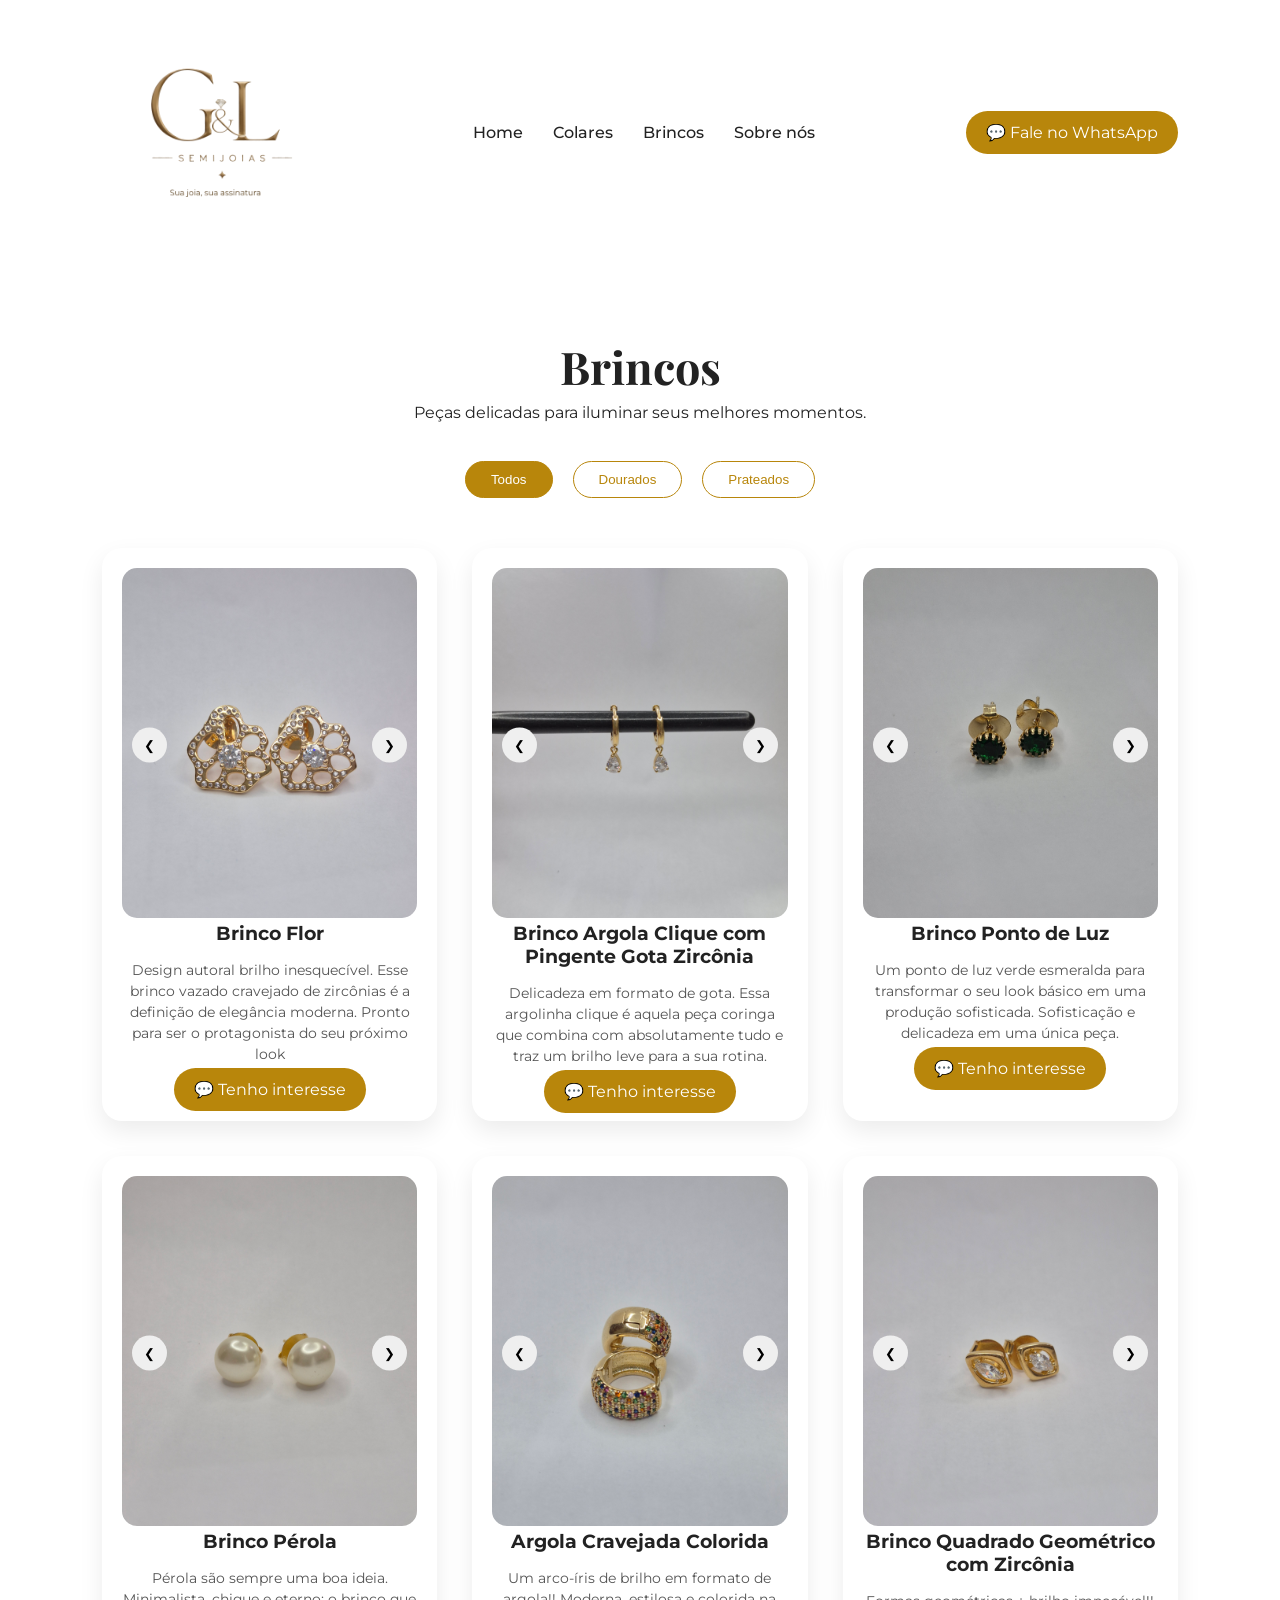
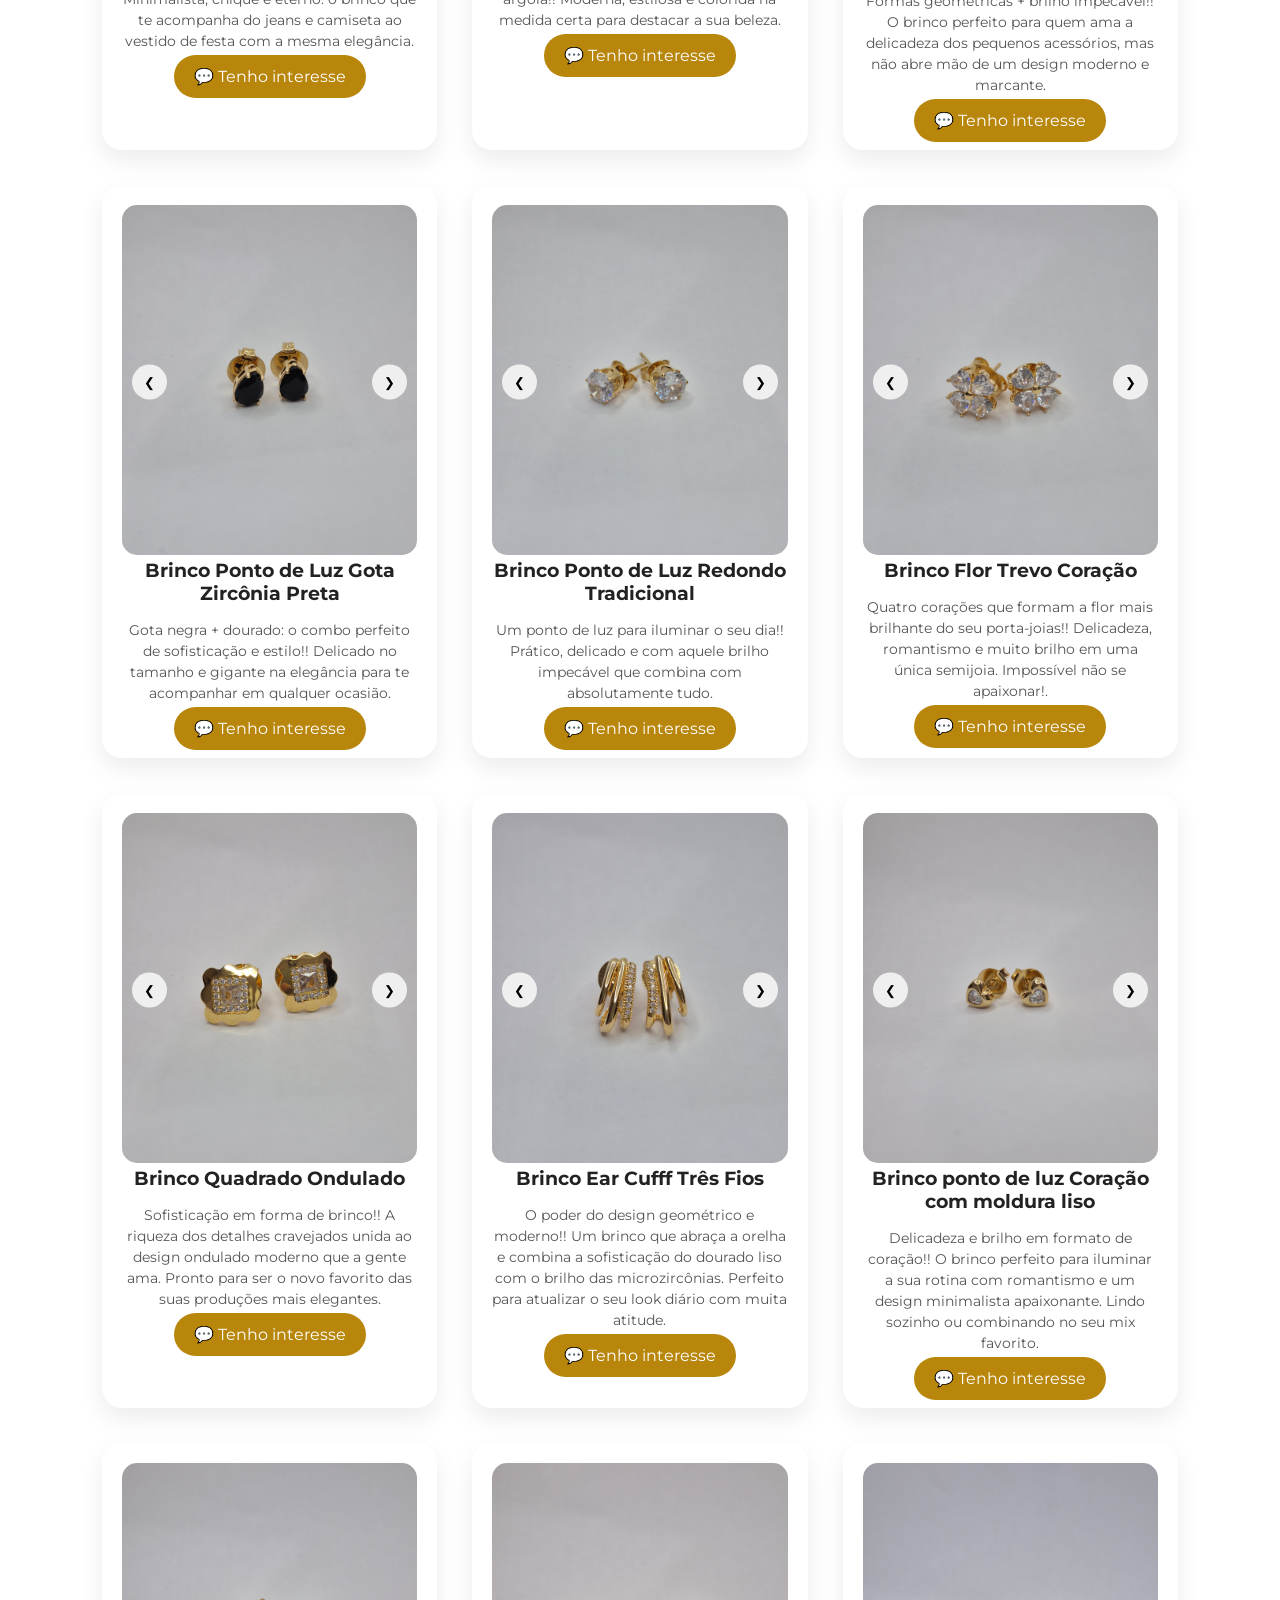
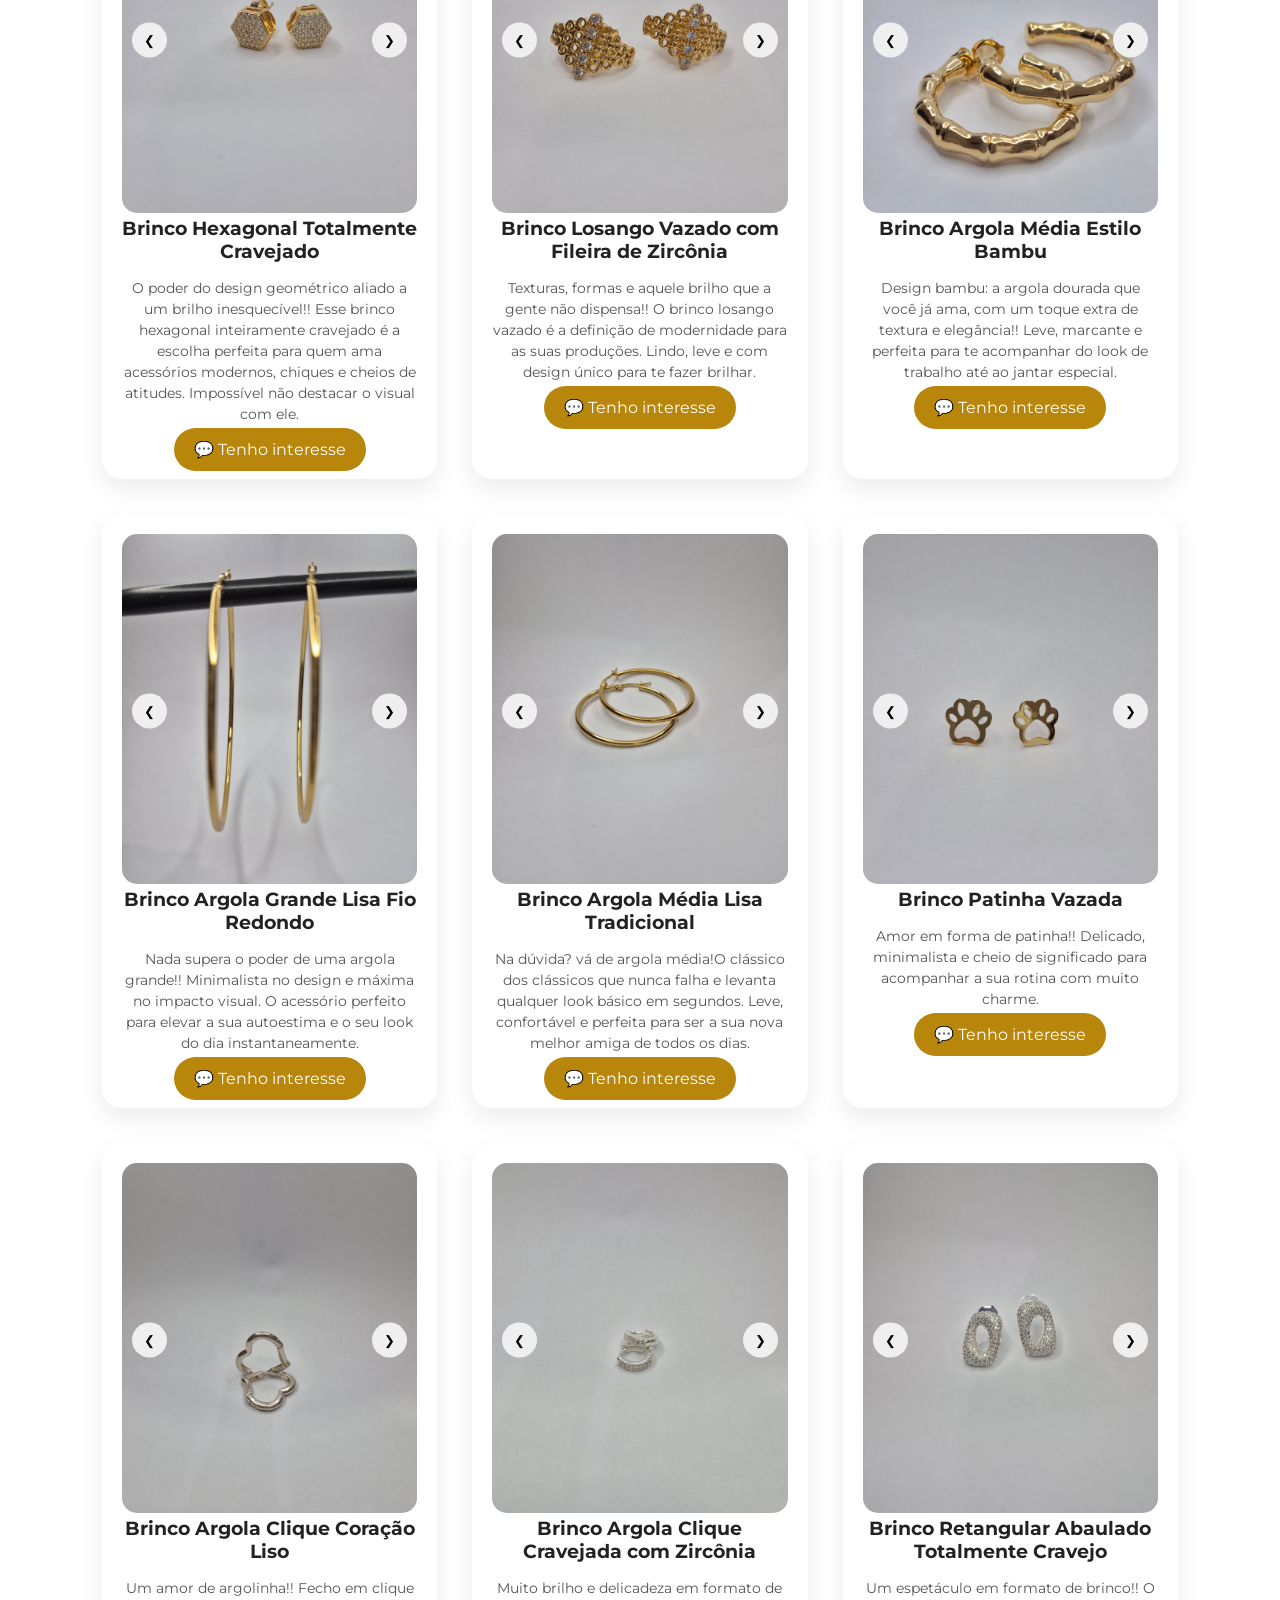
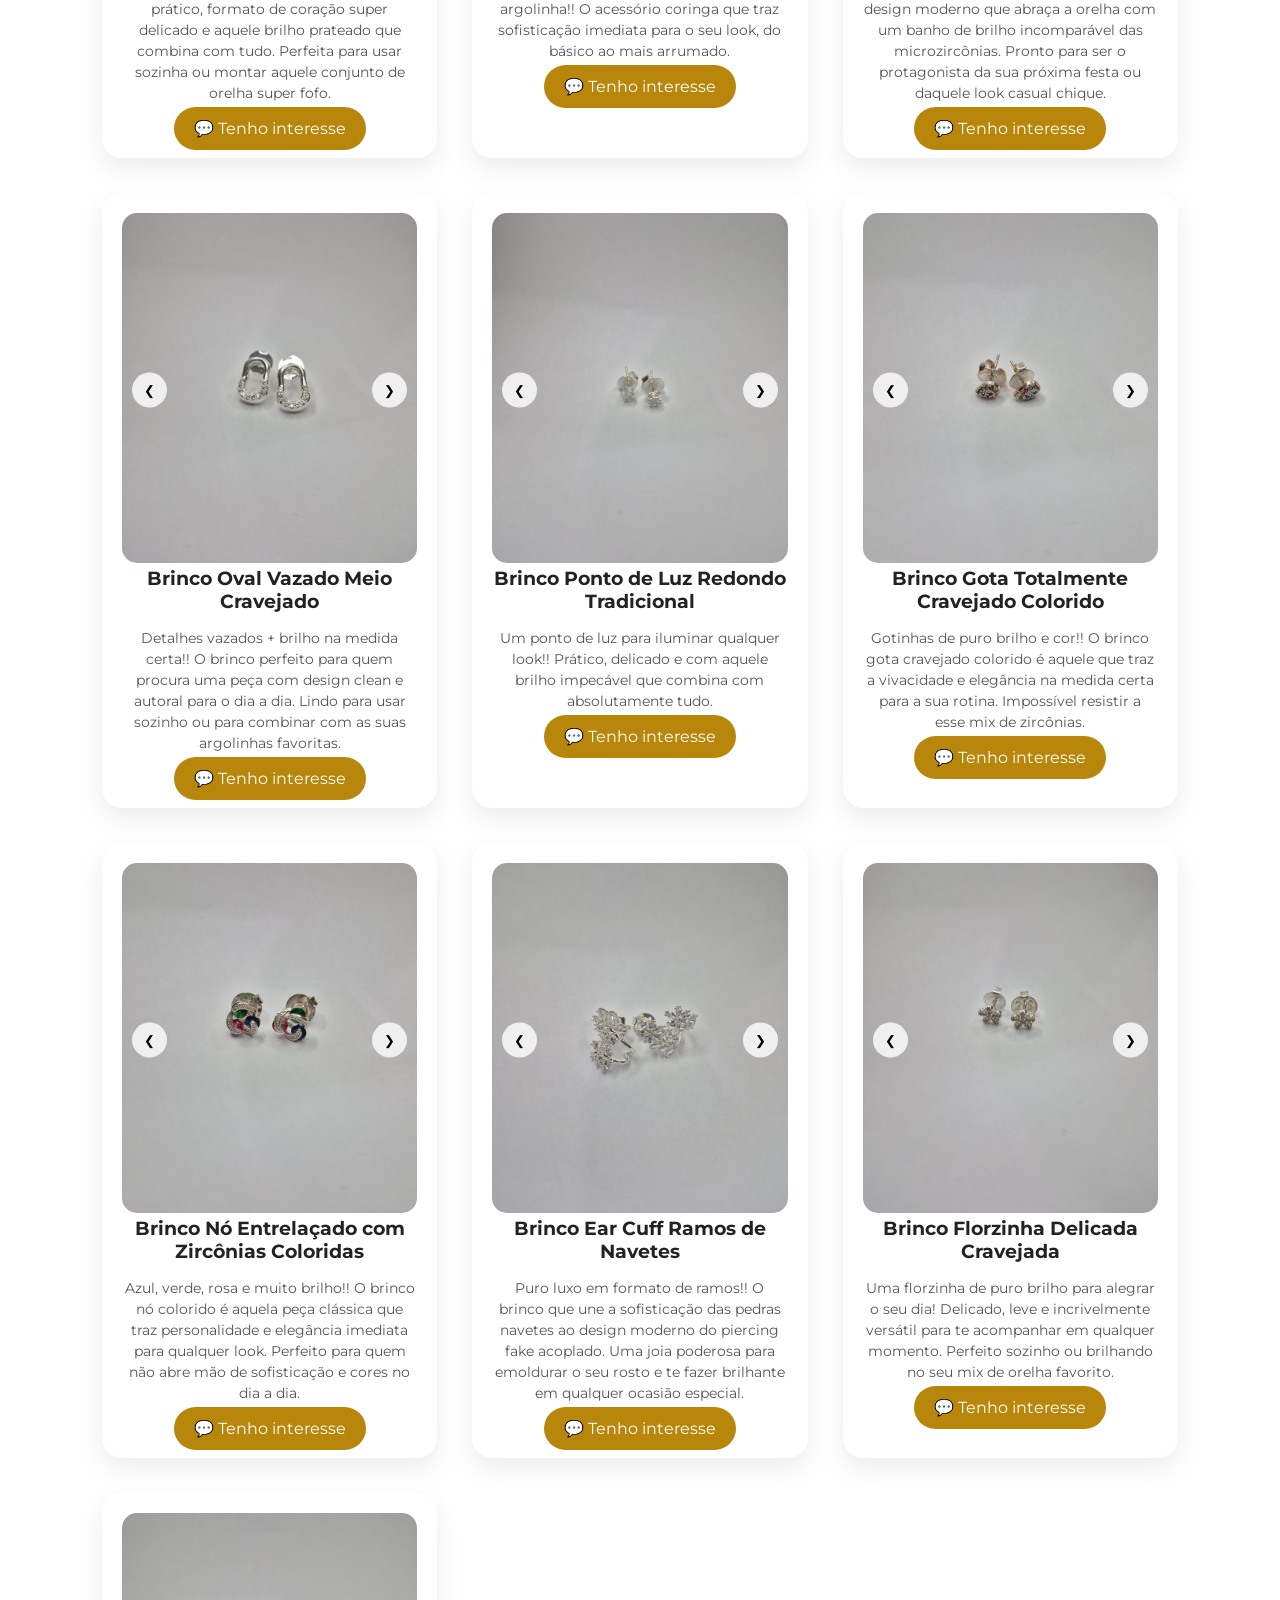
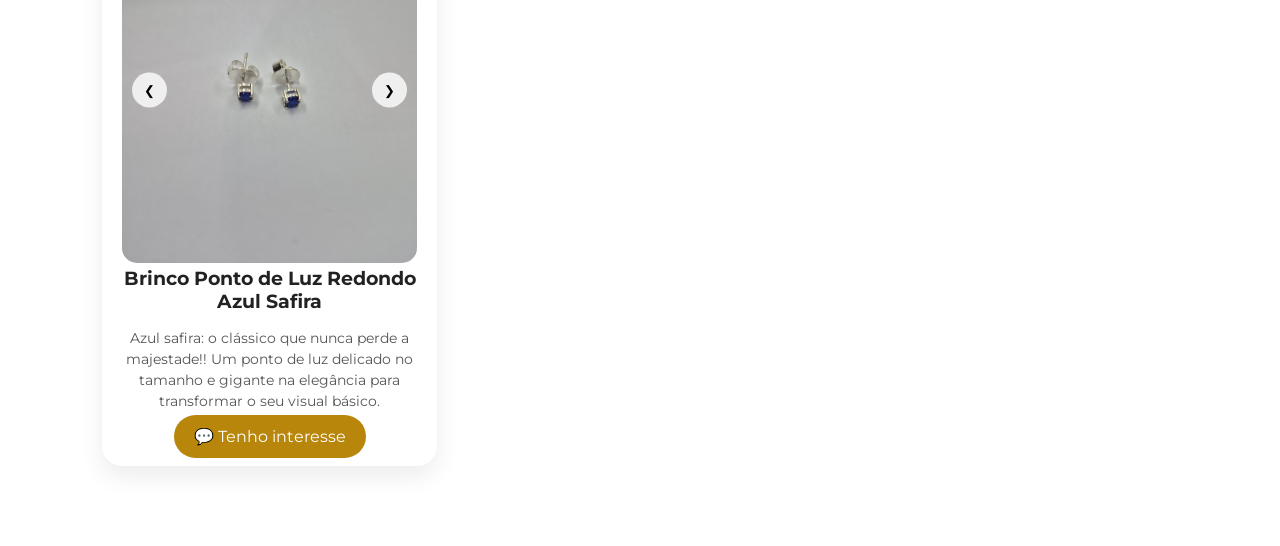
==== commit 6fb5a676: "Adiciona filtro ativo dos produtos" ====
--- a/brincos.html
+++ b/brincos.html
@@ -59,7 +59,7 @@
 <div class="titulo-produtos">
 
 <h1>Brincos</h1>
-
+<br
 <p>Peças delicadas para iluminar seus melhores momentos.</p>
 
 </div>
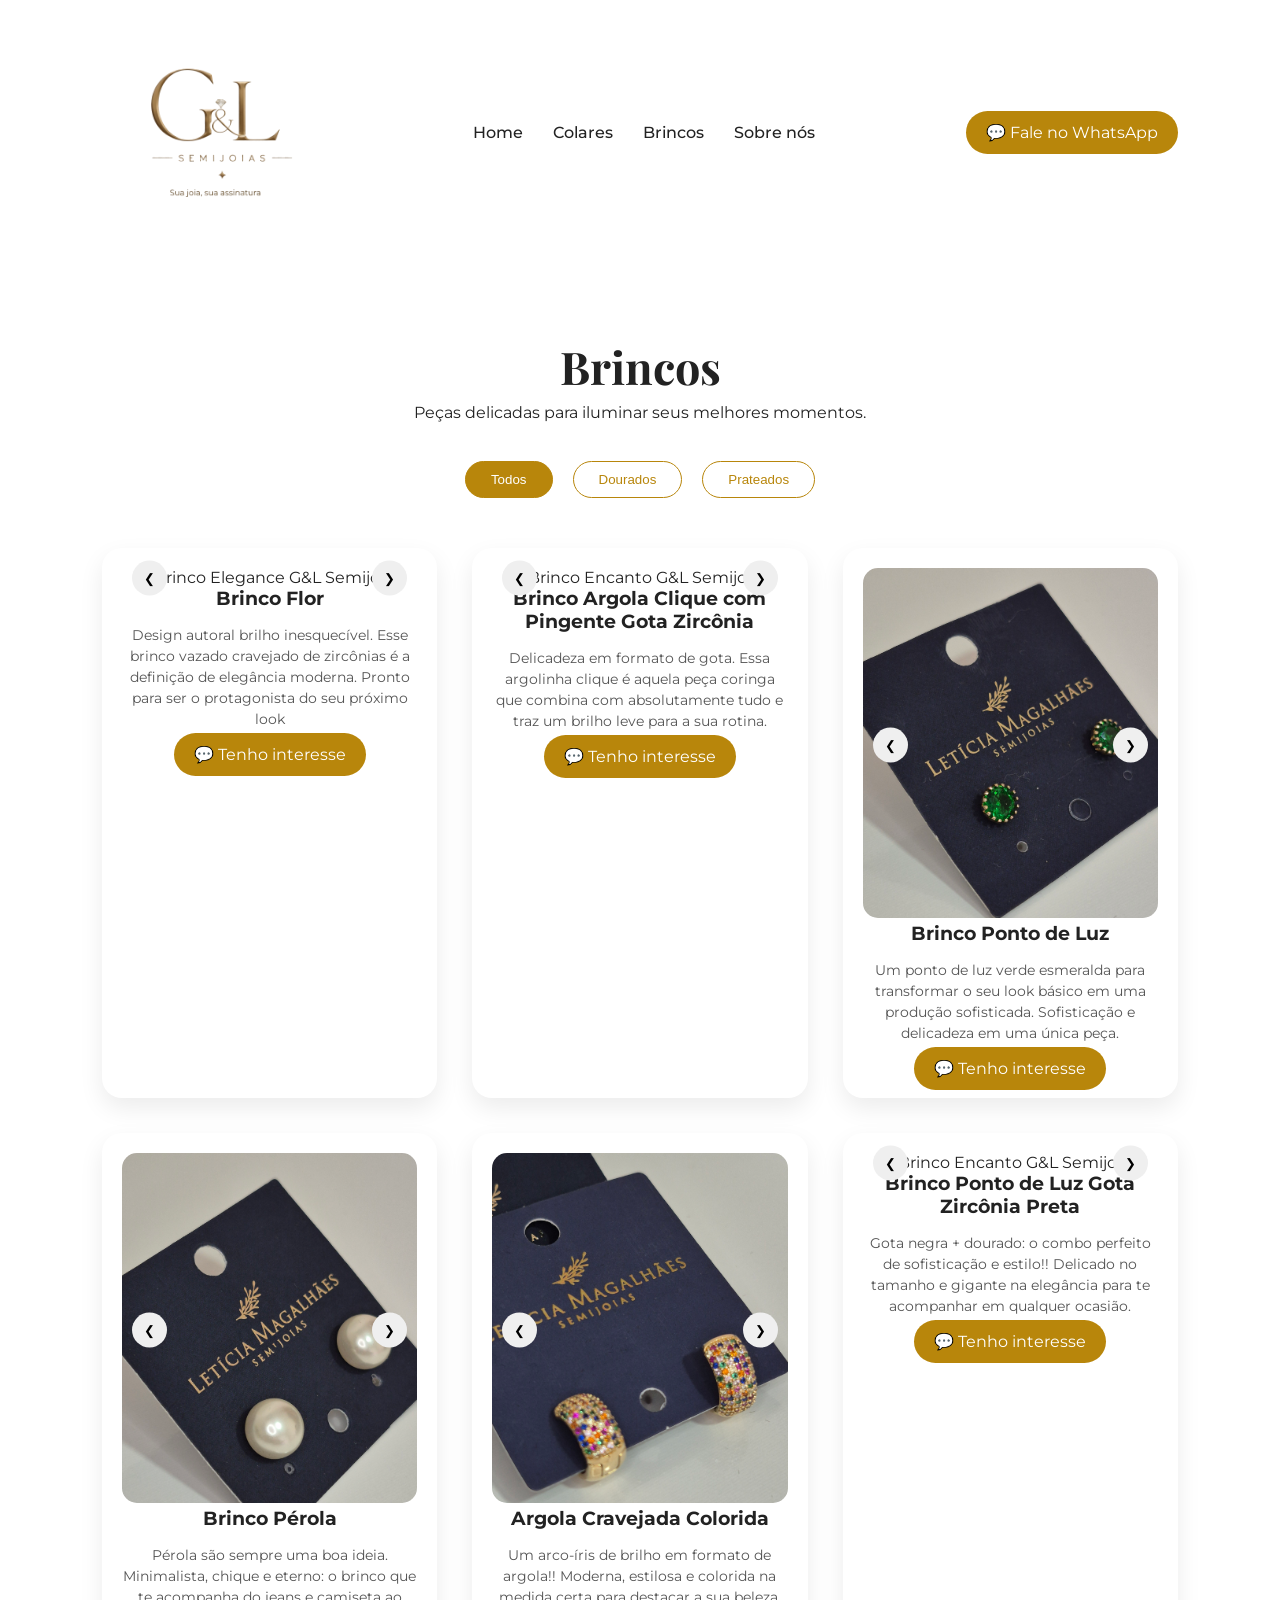
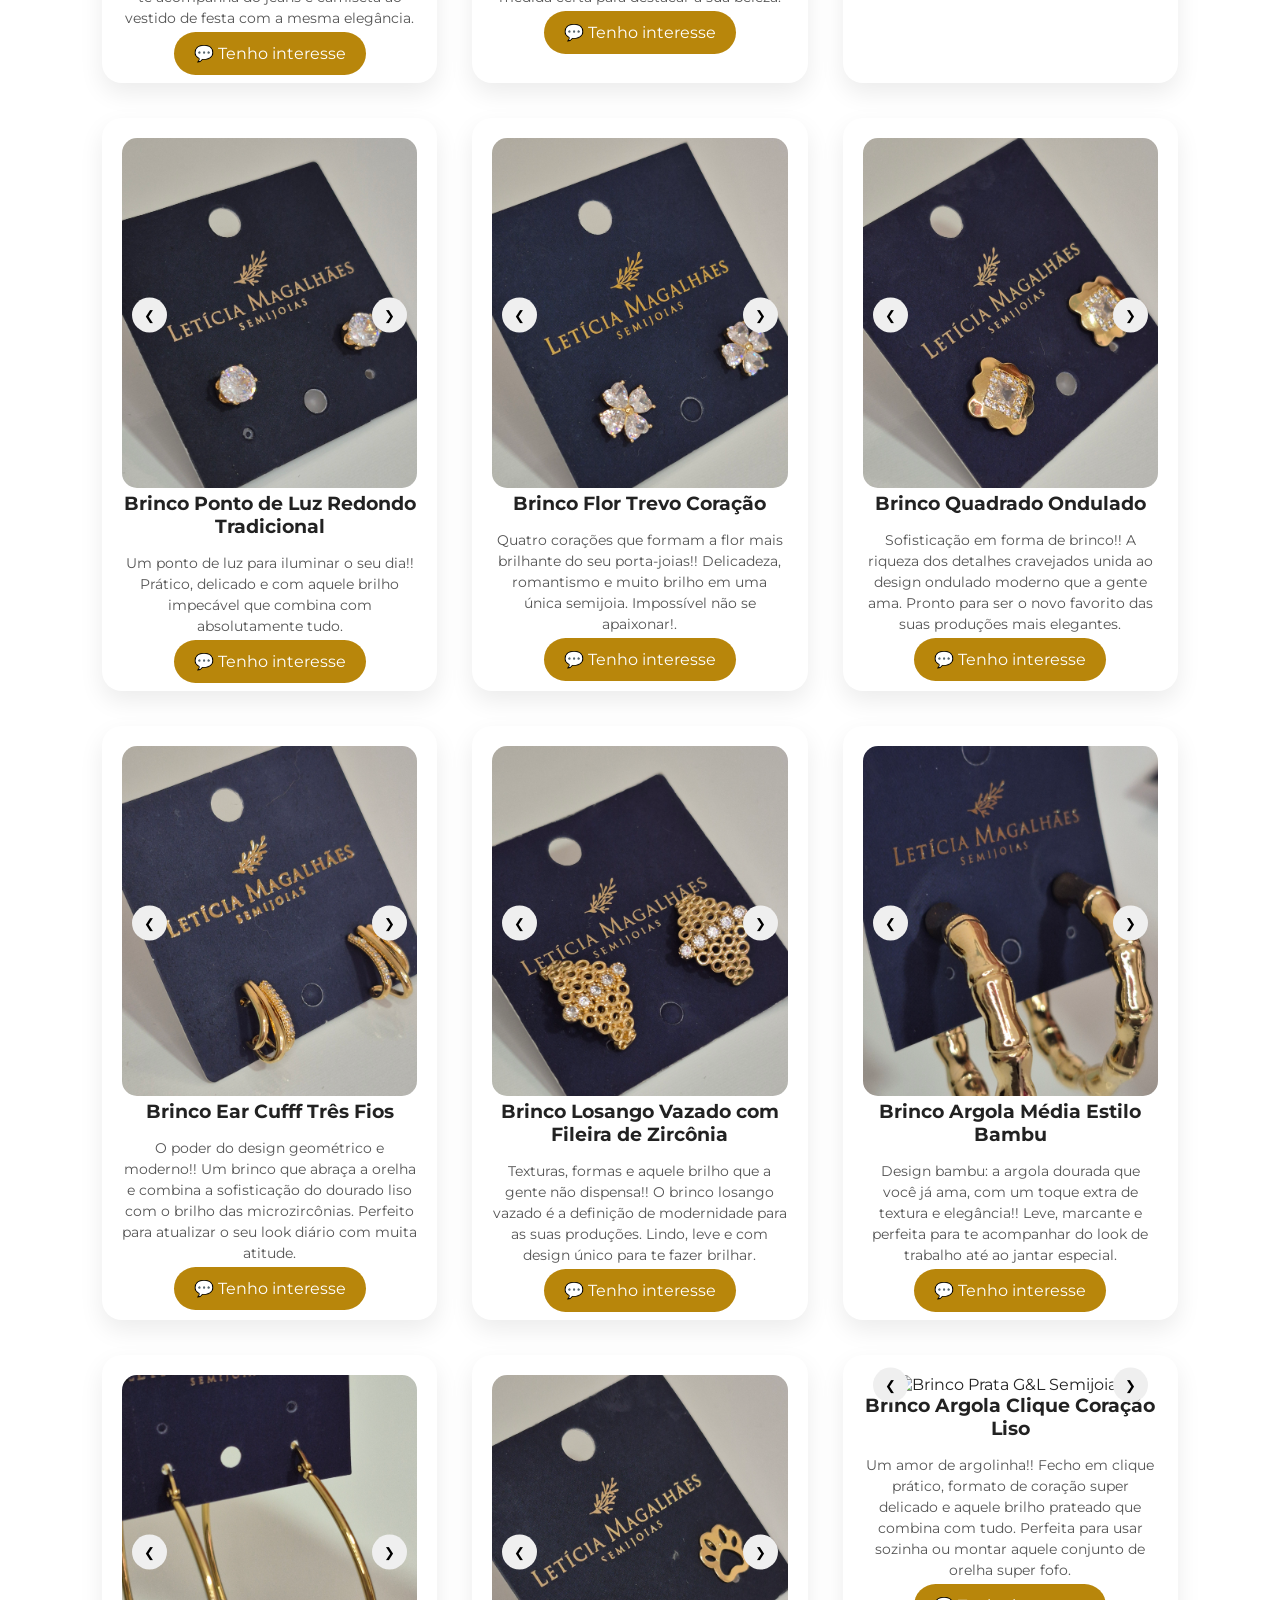
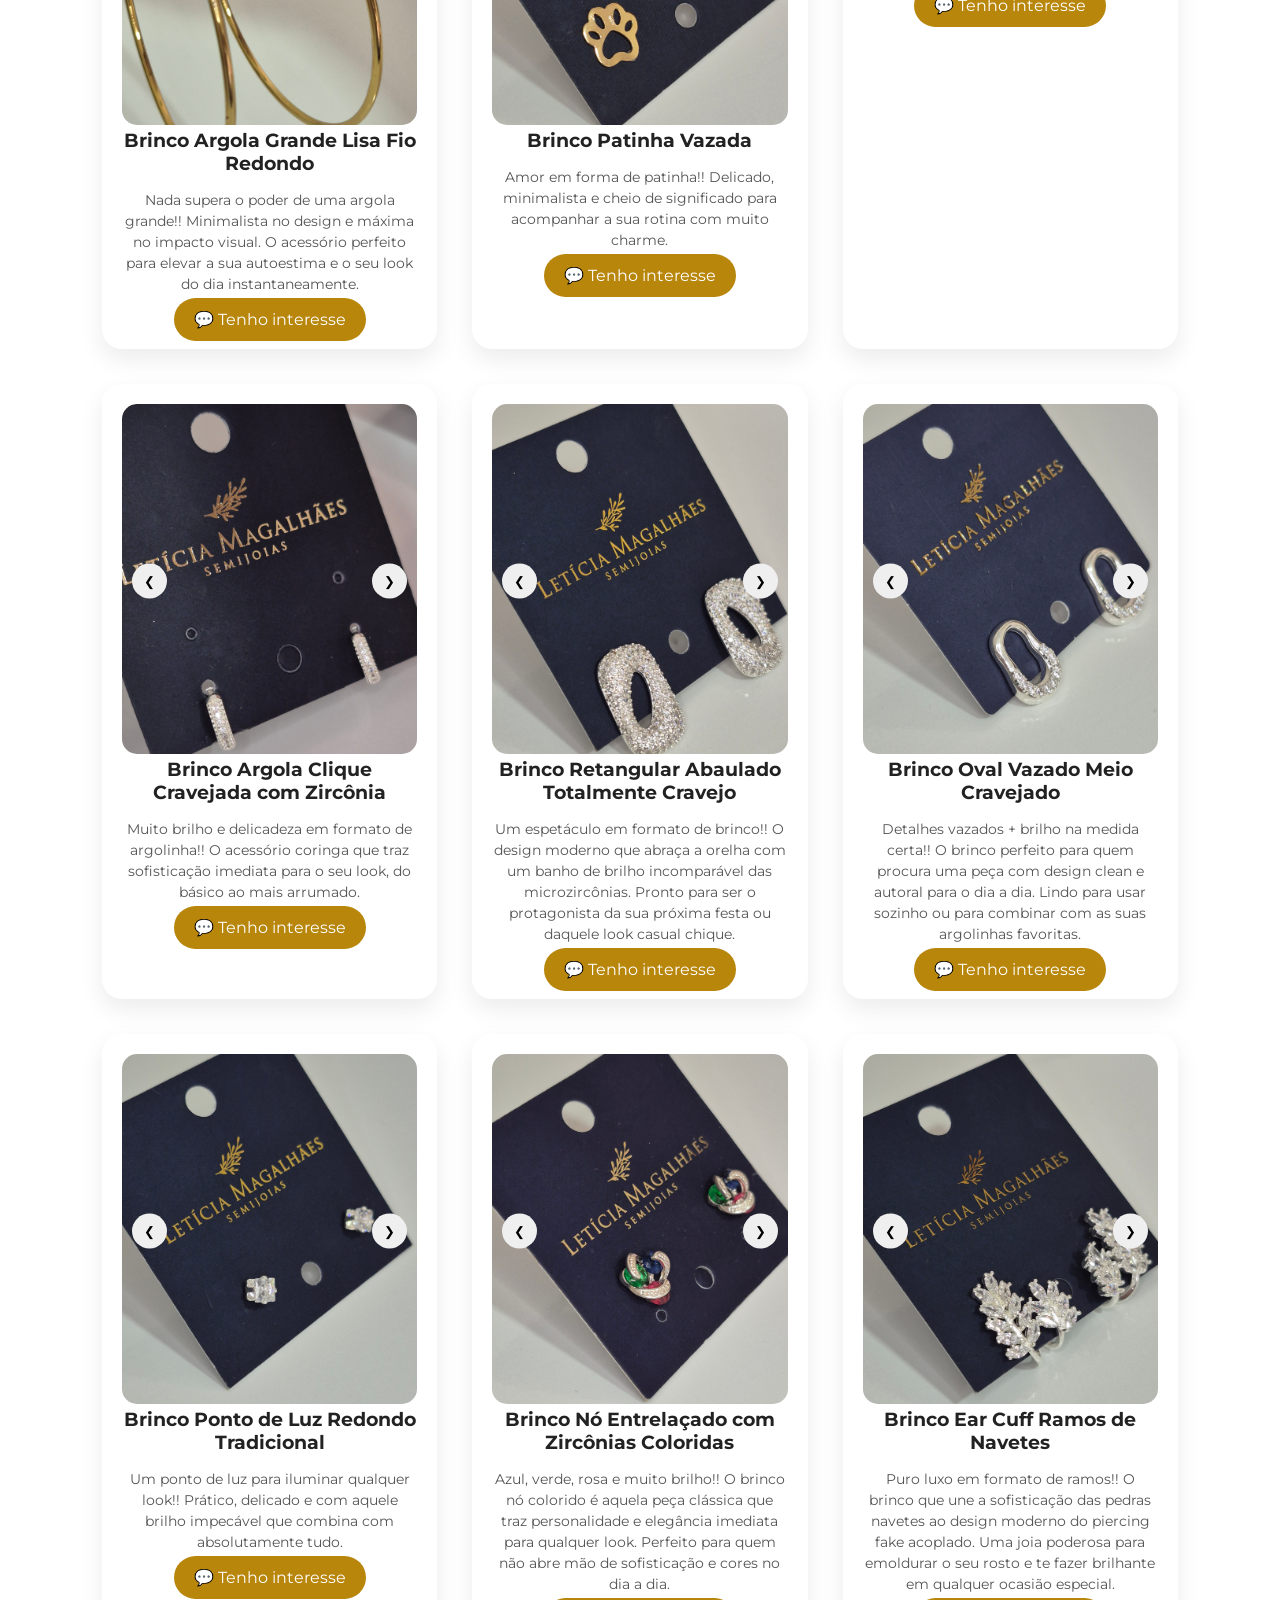
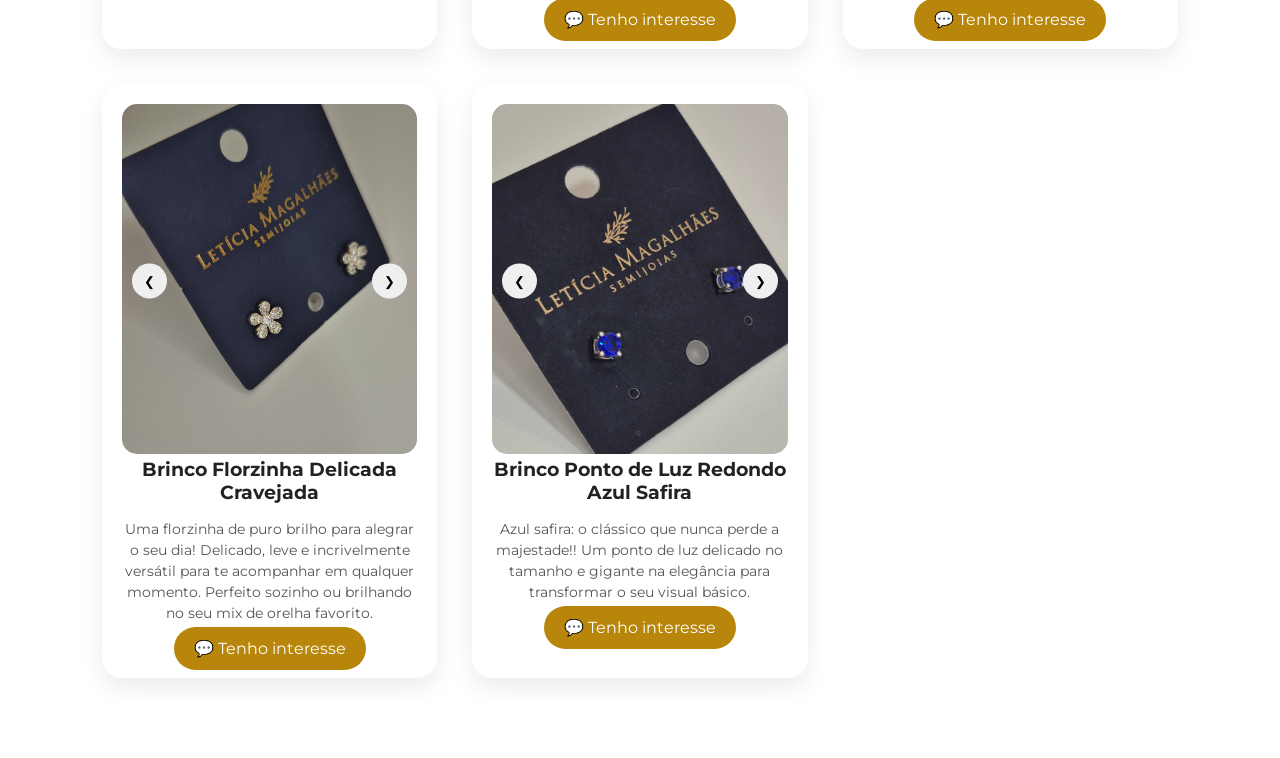
==== commit 16c7b917: "Adiciona novas imagens e ajustes no catálogo" ====
--- a/brincos.html
+++ b/brincos.html
@@ -98,7 +98,7 @@
 
 <img 
 id="imagemBrinco"
-src="image/produtos/brincos/brinco01.jpg"
+src="image/produtos/brincos/brinco01-zoom.jpg"
 alt="Brinco Elegance G&L Semijoias">
 <button class="seta direita" onclick="trocarImagem()">
 ❯
@@ -129,7 +129,7 @@
 
 <img 
 id="imagemBrinco02"
-src="image/produtos/brincos/brinco02.jpg"
+src="image/produtos/brincos/brinco02-zoom.jpg"
 alt="Brinco Encanto G&L Semijoias">
 <button class="seta direita" onclick="trocarImagem02()">
 ❯
@@ -161,7 +161,7 @@
 
 <img 
 id="imagemBrinco03"
-src="image/produtos/brincos/brinco03.jpg"
+src="image/produtos/brincos/brinco03-zoom.jpg"
 alt="Brinco G&L Semijoias">
 
 <button class="seta direita" onclick="trocarImagem03()">
@@ -195,7 +195,7 @@
 
 <img 
 id="imagemBrinco04"
-src="image/produtos/brincos/brinco04.jpg"
+src="image/produtos/brincos/brinco04-zoom.jpg"
 alt="Brinco G&L Semijoias">
 
 <button class="seta direita" onclick="trocarImagem04()">
@@ -230,7 +230,7 @@
 
 <img 
 id="imagemBrinco05"
-src="image/produtos/brincos/brinco05.jpg"
+src="image/produtos/brincos/brinco05-zoom.jpg"
 alt="Brinco G&L Semijoias">
 
 <button class="seta direita" onclick="trocarImagem05()">
@@ -256,7 +256,7 @@
 <!-- ===================== -->
 
 
-<div class="produto-card dourado">
+<!--<div class="produto-card dourado">
 <div class="imagem-produto">
 
 <button class="seta esquerda" onclick="voltarImagem06()">
@@ -281,7 +281,7 @@
 💬 Tenho interesse
 
 </a>
-</div>
+</div>-->
 
 <!-- ===================== -->
 <!-- PRODUTO 07 -->
@@ -297,7 +297,7 @@
 
 <img 
 id="imagemBrinco07"
-src="image/produtos/brincos/brinco07.jpg"
+src="image/produtos/brincos/brinco07-zoom.jpg"
 alt="Brinco Encanto G&L Semijoias">
 <button class="seta direita" onclick="trocarImagem07()">
 ❯
@@ -329,7 +329,7 @@
 
 <img 
 id="imagemBrinco08"
-src="image/produtos/brincos/brinco08.jpg"
+src="image/produtos/brincos/brinco08-zoom.jpg"
 alt="Brinco Encanto G&L Semijoias">
 <button class="seta direita" onclick="trocarImagem08()">
 ❯
@@ -360,7 +360,7 @@
 
 <img 
 id="imagemBrinco09"
-src="image/produtos/brincos/brinco09.jpg"
+src="image/produtos/brincos/brinco09-zoom.jpg"
 alt="Brinco Encanto G&L Semijoias">
 <button class="seta direita" onclick="trocarImagem09()">
 ❯
@@ -392,7 +392,7 @@
 
 <img 
 id="imagemBrinco10"
-src="image/produtos/brincos/brinco10.jpg"
+src="image/produtos/brincos/brinco10-zoom.jpg"
 alt="Brinco Encanto G&L Semijoias">
 <button class="seta direita" onclick="trocarImagem10()">
 ❯
@@ -424,7 +424,7 @@
 
 <img 
 id="imagemBrinco11"
-src="image/produtos/brincos/brinco11.jpg"
+src="image/produtos/brincos/brinco11-zoom.jpg"
 alt="Brinco Encanto G&L Semijoias">
 <button class="seta direita" onclick="trocarImagem11()">
 ❯
@@ -447,7 +447,7 @@
 <!-- ===================== -->
 
 
-<div class="produto-card dourado">
+<!--<div class="produto-card dourado">
 <div class="imagem-produto">
 
 <button class="seta esquerda" onclick="voltarImagem12()">
@@ -472,14 +472,14 @@
 💬 Tenho interesse
 
 </a>
-</div>
+</div>-->
 
 <!-- ===================== -->
 <!-- PRODUTO 13 -->
 <!-- ===================== -->
 
 
-<div class="produto-card dourado">
+<!--<div class="produto-card dourado">
 <div class="imagem-produto">
 
 <button class="seta esquerda" onclick="voltarImagem13()">
@@ -504,7 +504,8 @@
 💬 Tenho interesse
 
 </a>
-</div>
+</div>-->
+
 <!-- ===================== -->
 <!-- PRODUTO 14 -->
 <!-- ===================== -->
@@ -519,7 +520,7 @@
 
 <img 
 id="imagemBrinco14"
-src="image/produtos/brincos/brinco14.jpg"
+src="image/produtos/brincos/brinco14-zoom.jpg"
 alt="Brinco Encanto G&L Semijoias">
 <button class="seta direita" onclick="trocarImagem14()">
 ❯
@@ -550,7 +551,7 @@
 
 <img 
 id="imagemBrinco15"
-src="image/produtos/brincos/brinco15.jpg"
+src="image/produtos/brincos/brinco15-zoom.jpg"
 alt="Brinco Encanto G&L Semijoias">
 <button class="seta direita" onclick="trocarImagem15()">
 ❯
@@ -581,7 +582,7 @@
 
 <img 
 id="imagemBrinco16"
-src="image/produtos/brincos/brinco16.jpg"
+src="image/produtos/brincos/brinco16-zoom.jpg"
 alt="Brinco Encanto G&L Semijoias">
 <button class="seta direita" onclick="trocarImagem16()">
 ❯
@@ -603,7 +604,7 @@
 <!-- ===================== -->
 
 
-<div class="produto-card dourado">
+<!--<div class="produto-card dourado">
 <div class="imagem-produto">
 
 <button class="seta esquerda" onclick="voltarImagem17()">
@@ -628,7 +629,7 @@
 💬 Tenho interesse
 
 </a>
-</div>
+</div>-->
 <!-- ===================== -->
 <!-- PRODUTO 18 -->
 <!-- ===================== -->
@@ -643,7 +644,7 @@
 
 <img 
 id="imagemBrinco18"
-src="image/produtos/brincos/brinco18.jpg"
+src="image/produtos/brincos/brinco18-zoom.jpg"
 alt="Brinco Encanto G&L Semijoias">
 <button class="seta direita" onclick="trocarImagem18()">
 ❯
@@ -677,7 +678,7 @@
 
 <img 
 id="imagemPrata01"
-src="image/produtos/brincos/pr01.jpg"
+src="image/produtos/brincos/pr01-zoom.jpg"
 alt="Brinco Prata G&L Semijoias">
 
 
@@ -711,7 +712,7 @@
 
 <img 
 id="imagemPrata02"
-src="image/produtos/brincos/pr02.jpg"
+src="image/produtos/brincos/pr02-zoom.jpg"
 alt="Brinco Prata G&L Semijoias">
 
 
@@ -745,7 +746,7 @@
 
 <img 
 id="imagemPrata03"
-src="image/produtos/brincos/pr03.jpg"
+src="image/produtos/brincos/pr03-zoom.jpg"
 alt="Brinco Prata G&L Semijoias">
 
 
@@ -779,7 +780,7 @@
 
 <img 
 id="imagemPrata04"
-src="image/produtos/brincos/pr04.jpg"
+src="image/produtos/brincos/pr04-zoom.jpg"
 alt="Brinco Prata G&L Semijoias">
 
 
@@ -812,7 +813,7 @@
 
 <img 
 id="imagemPrata05"
-src="image/produtos/brincos/pr05.jpg"
+src="image/produtos/brincos/pr05-zoom.jpg"
 alt="Brinco Prata G&L Semijoias">
 
 
@@ -834,7 +835,7 @@
 <!-- ===================== -->
 
 
-<div class="produto-card prateado">
+<!--<div class="produto-card prateado">
 
 <div class="imagem-produto">
 
@@ -861,7 +862,8 @@
 
 <a href="#" class="btn-whatsapp">💬 Tenho interesse</a>
 
-</div>
+</div>-->
+
 <!-- ===================== -->
 <!-- PRODUTO PRATA 07 -->
 <!-- ===================== -->
@@ -879,7 +881,7 @@
 
 <img 
 id="imagemPrata07"
-src="image/produtos/brincos/pr07.jpg"
+src="image/produtos/brincos/pr07-zoom.jpg"
 alt="Brinco Prata G&L Semijoias">
 
 
@@ -912,7 +914,7 @@
 
 <img 
 id="imagemPrata08"
-src="image/produtos/brincos/pr08.jpg"
+src="image/produtos/brincos/pr08-zoom.jpg"
 alt="Brinco Prata G&L Semijoias">
 
 
@@ -945,7 +947,7 @@
 
 <img 
 id="imagemPrata09"
-src="image/produtos/brincos/pr09.jpg"
+src="image/produtos/brincos/pr09-zoom.jpg"
 alt="Brinco Prata G&L Semijoias">
 
 
@@ -979,7 +981,7 @@
 
 <img 
 id="imagemPrata10"
-src="image/produtos/brincos/pr10.jpg"
+src="image/produtos/brincos/pr10-zoom.jpg"
 alt="Brinco Prata G&L Semijoias">
 
 
@@ -1010,10 +1012,9 @@
 
 let imagens = [
 
+"image/produtos/brincos/brinco01-zoom.jpg",
 "image/produtos/brincos/brinco01.jpg",
 
-"image/produtos/brincos/brinco01-caixa.jpg"
-
 ];
 
 
@@ -1069,9 +1070,9 @@
 
 let imagens02 = [
 
-"image/produtos/brincos/brinco02.jpg",
-
-"image/produtos/brincos/brinco02-caixa.jpg"
+"image/produtos/brincos/brinco02-zoom.jpg",
+
+"image/produtos/brincos/brinco02.jpg"
 
 ];
 
@@ -1129,9 +1130,9 @@
 
 let imagens03 = [
 
-"image/produtos/brincos/brinco03.jpg",
-
-"image/produtos/brincos/brinco03-caixa.jpg"
+"image/produtos/brincos/brinco03-zoom.jpg",
+
+"image/produtos/brincos/brinco03.jpg"
 
 ];
 
@@ -1189,9 +1190,9 @@
 
 let imagens04 = [
 
-"image/produtos/brincos/brinco04.jpg",
-
-"image/produtos/brincos/brinco04-caixa.jpg"
+"image/produtos/brincos/brinco04-zoom.jpg",
+
+"image/produtos/brincos/brinco04.jpg"
 
 ];
 
@@ -1248,9 +1249,9 @@
 
 let imagens05 = [
 
-"image/produtos/brincos/brinco05.jpg",
-
-"image/produtos/brincos/brinco05-caixa.jpg"
+"image/produtos/brincos/brinco05-zoom.jpg",
+
+"image/produtos/brincos/brinco05.jpg"
 
 ];
 
@@ -1306,9 +1307,9 @@
 
 let imagens06 = [
 
-"image/produtos/brincos/brinco06.jpg",
-
-"image/produtos/brincos/brinco06-caixa.jpg"
+"image/produtos/brincos/brinco06-zoom.jpg",
+
+"image/produtos/brincos/brinco06.jpg"
 
 ];
 
@@ -1365,9 +1366,9 @@
 
 let imagens07 = [
 
-"image/produtos/brincos/brinco07.jpg",
-
-"image/produtos/brincos/brinco07-caixa.jpg"
+"image/produtos/brincos/brinco07-zoom.jpg",
+
+"image/produtos/brincos/brinco07.jpg"
 
 ];
 
@@ -1423,9 +1424,9 @@
 
 let imagens08 = [
 
-"image/produtos/brincos/brinco08.jpg",
-
-"image/produtos/brincos/brinco08-caixa.jpg"
+"image/produtos/brincos/brinco08-zoom.jpg",
+
+"image/produtos/brincos/brinco08.jpg"
 
 ];
 
@@ -1481,9 +1482,9 @@
 
 let imagens09 = [
 
-"image/produtos/brincos/brinco09.jpg",
-
-"image/produtos/brincos/brinco09-caixa.jpg"
+"image/produtos/brincos/brinco09-zoom.jpg",
+
+"image/produtos/brincos/brinco09.jpg"
 
 ];
 
@@ -1540,9 +1541,9 @@
 
 let imagens10 = [
 
-"image/produtos/brincos/brinco10.jpg",
-
-"image/produtos/brincos/brinco10-caixa.jpg"
+"image/produtos/brincos/brinco10-zoom.jpg",
+
+"image/produtos/brincos/brinco10.jpg"
 
 ];
 
@@ -1598,9 +1599,9 @@
 
 let imagens11 = [
 
-"image/produtos/brincos/brinco11.jpg",
-
-"image/produtos/brincos/brinco11-caixa.jpg"
+"image/produtos/brincos/brinco11-zoom.jpg",
+
+"image/produtos/brincos/brinco11.jpg"
 
 ];
 
@@ -1656,9 +1657,9 @@
 
 let imagens12 = [
 
-"image/produtos/brincos/brinco12.jpg",
-
-"image/produtos/brincos/brinco12-caixa.jpg"
+"image/produtos/brincos/brinco12-zoom.jpg",
+
+"image/produtos/brincos/brinco12.jpg"
 
 ];
 
@@ -1714,9 +1715,9 @@
 
 let imagens13 = [
 
-"image/produtos/brincos/brinco13.jpg",
-
-"image/produtos/brincos/brinco13-caixa.jpg"
+"image/produtos/brincos/brinco13-zoom.jpg",
+
+"image/produtos/brincos/brinco13.jpg"
 
 ];
 
@@ -1732,9 +1733,9 @@
 indice13++;
 
 
-if(indice07 >= imagens07.length){
-
-indice07 = 0;
+if(indice13 >= imagens13.length){
+
+indice13 = 0;
 
 }
 
@@ -1772,9 +1773,9 @@
 
 let imagens14 = [
 
-"image/produtos/brincos/brinco14.jpg",
-
-"image/produtos/brincos/brinco14-caixa.jpg"
+"image/produtos/brincos/brinco14-zoom.jpg",
+
+"image/produtos/brincos/brinco14.jpg"
 
 ];
 
@@ -1830,9 +1831,9 @@
 
 let imagens15 = [
 
-"image/produtos/brincos/brinco15.jpg",
-
-"image/produtos/brincos/brinco15-caixa.jpg"
+"image/produtos/brincos/brinco15-zoom.jpg",
+
+"image/produtos/brincos/brinco15.jpg"
 
 ];
 
@@ -1888,9 +1889,9 @@
 
 let imagens16 = [
 
-"image/produtos/brincos/brinco16.jpg",
-
-"image/produtos/brincos/brinco16-caixa.jpg"
+"image/produtos/brincos/brinco16-zoom.jpg",
+
+"image/produtos/brincos/brinco16.jpg"
 
 ];
 
@@ -1946,9 +1947,9 @@
 
 let imagens17 = [
 
-"image/produtos/brincos/brinco17.jpg",
-
-"image/produtos/brincos/brinco17-caixa.jpg"
+"image/produtos/brincos/brinco17-zoom.jpg",
+
+"image/produtos/brincos/brinco17.jpg"
 
 ];
 
@@ -2004,9 +2005,9 @@
 
 let imagens18 = [
 
-"image/produtos/brincos/brinco18.jpg",
-
-"image/produtos/brincos/brinco18-caixa.jpg"
+"image/produtos/brincos/brinco18-zoom.jpg",
+
+"image/produtos/brincos/brinco18.jpg"
 
 ];
 
@@ -2061,9 +2062,9 @@
 
 let imagensPrata01 = [
 
-"image/produtos/brincos/pr01.jpg",
-
-"image/produtos/brincos/pr01-caixa.jpg"
+"image/produtos/brincos/pr01-zoom.jpg",
+
+"image/produtos/brincos/pr01.jpg"
 
 ];
 
@@ -2118,9 +2119,9 @@
 
 let imagensPrata02 = [
 
-"image/produtos/brincos/pr02.jpg",
-
-"image/produtos/brincos/pr02-caixa.jpg"
+"image/produtos/brincos/pr02-zoom.jpg",
+
+"image/produtos/brincos/pr02.jpg"
 
 ];
 
@@ -2174,9 +2175,9 @@
 
 let imagensPrata03 = [
 
-"image/produtos/brincos/pr03.jpg",
-
-"image/produtos/brincos/pr03-caixa.jpg"
+"image/produtos/brincos/pr03-zoom.jpg",
+
+"image/produtos/brincos/pr03.jpg"
 
 ];
 
@@ -2231,9 +2232,9 @@
 
 let imagensPrata04 = [
 
-"image/produtos/brincos/pr04.jpg",
-
-"image/produtos/brincos/pr04-caixa.jpg"
+"image/produtos/brincos/pr04-zoom.jpg",
+
+"image/produtos/brincos/pr04.jpg"
 
 ];
 
@@ -2288,9 +2289,9 @@
 
 let imagensPrata05 = [
 
-"image/produtos/brincos/pr05.jpg",
-
-"image/produtos/brincos/pr05-caixa.jpg"
+"image/produtos/brincos/pr05-zoom.jpg",
+
+"image/produtos/brincos/pr05.jpg"
 
 ];
 
@@ -2344,9 +2345,9 @@
 
 let imagensPrata06 = [
 
-"image/produtos/brincos/pr06.jpg",
-
-"image/produtos/brincos/pr06-caixa.jpg"
+"image/produtos/brincos/pr06-zoom.jpg",
+
+"image/produtos/brincos/pr06.jpg"
 
 ];
 
@@ -2400,9 +2401,9 @@
 
 let imagensPrata07 = [
 
-"image/produtos/brincos/pr07.jpg",
-
-"image/produtos/brincos/pr07-caixa.jpg"
+"image/produtos/brincos/pr07-zoom.jpg",
+
+"image/produtos/brincos/pr07.jpg"
 
 ];
 
@@ -2456,9 +2457,9 @@
 
 let imagensPrata08 = [
 
-"image/produtos/brincos/pr08.jpg",
-
-"image/produtos/brincos/pr08-caixa.jpg"
+"image/produtos/brincos/pr08-zoom.jpg",
+
+"image/produtos/brincos/pr08.jpg"
 
 ];
 
@@ -2513,9 +2514,9 @@
 
 let imagensPrata09 = [
 
-"image/produtos/brincos/pr09.jpg",
-
-"image/produtos/brincos/pr09-caixa.jpg"
+"image/produtos/brincos/pr09-zoom.jpg",
+
+"image/produtos/brincos/pr09.jpg"
 
 ];
 
@@ -2558,7 +2559,7 @@
 }
 
 
-document.getElementById("imagemPrata09").src = imagensPrata09[indicePrata0];
+document.getElementById("imagemPrata09").src = imagensPrata09[indicePrata09];
 
 
 }
@@ -2570,9 +2571,8 @@
 
 let imagensPrata10 = [
 
-"image/produtos/brincos/pr10.jpg",
-
-"image/produtos/brincos/pr10-caixa.jpg"
+"image/produtos/brincos/pr10-zoom.jpg",
+"image/produtos/brincos/pr10.jpg"
 
 ];
 
@@ -2605,7 +2605,7 @@
 function voltarPrata10(){
 
 
-indicePrata103--;
+indicePrata10--;
 
 
 if(indicePrata10 < 0){
